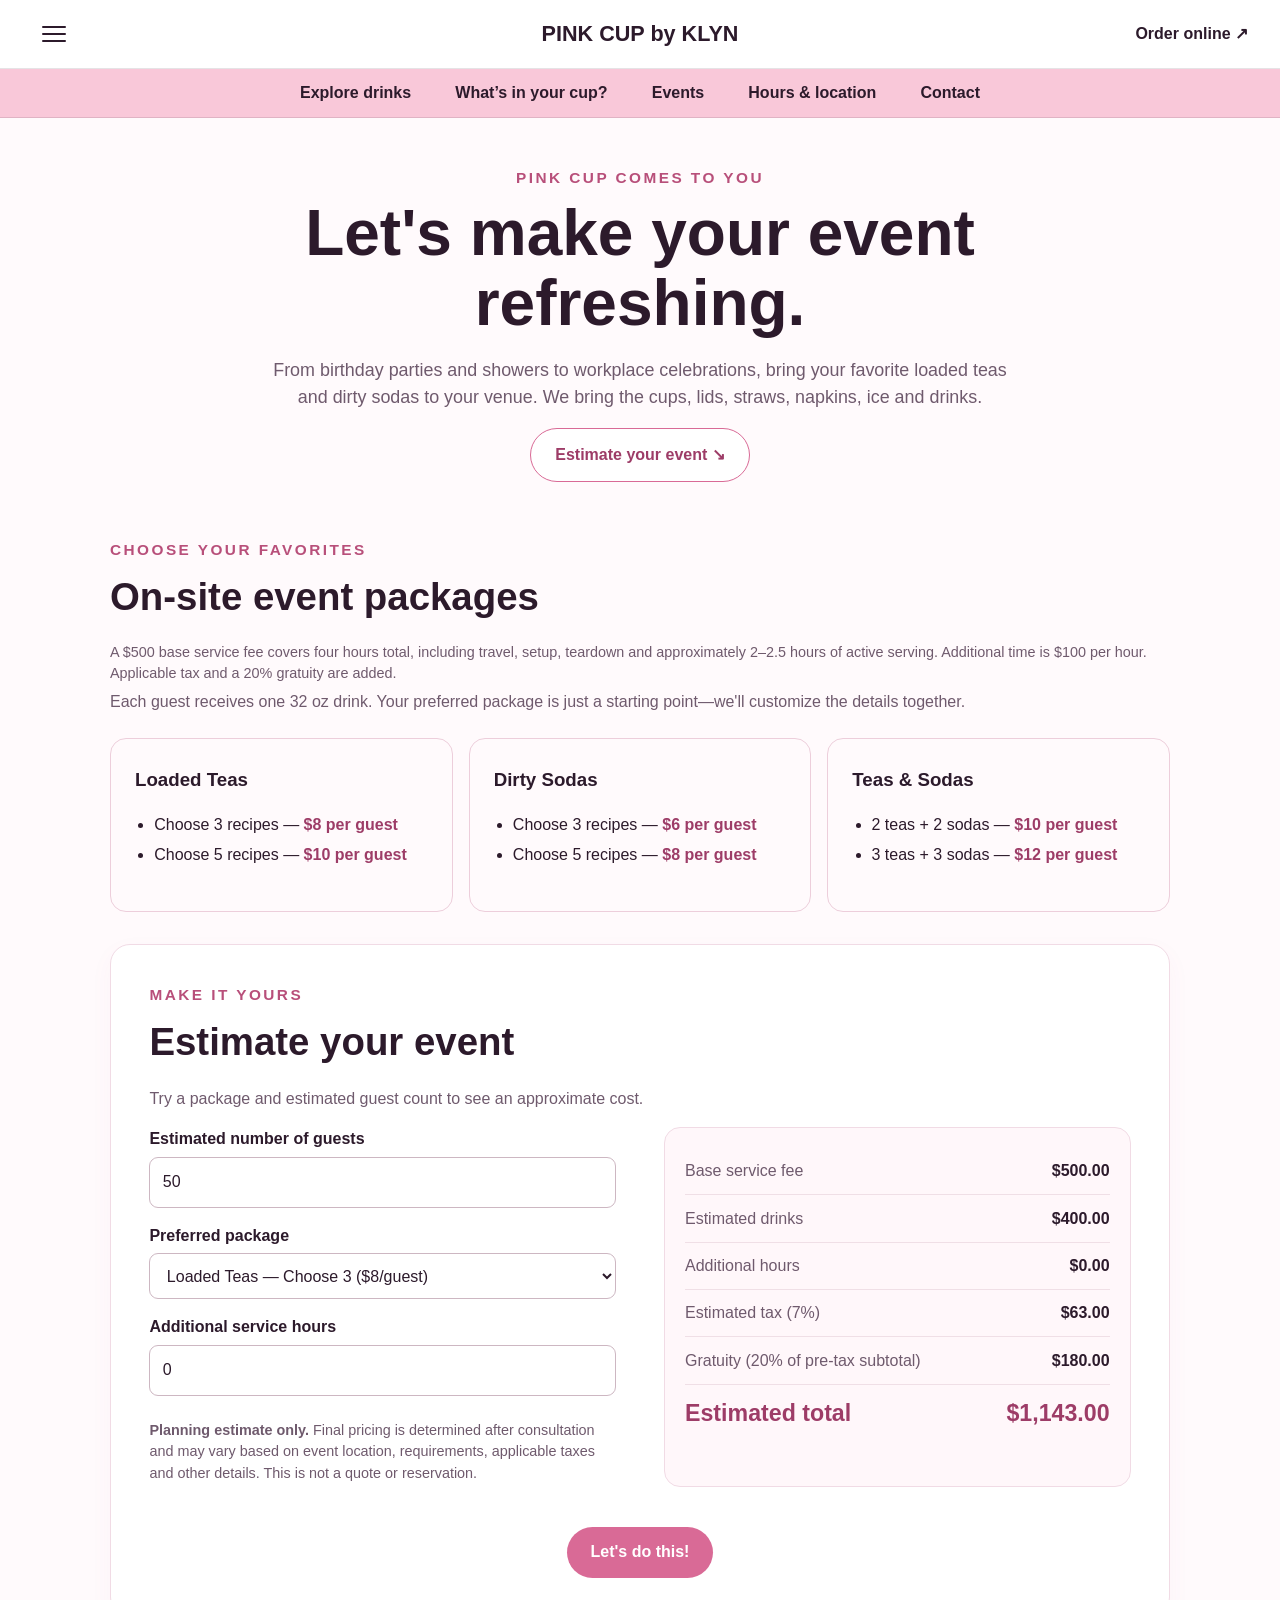
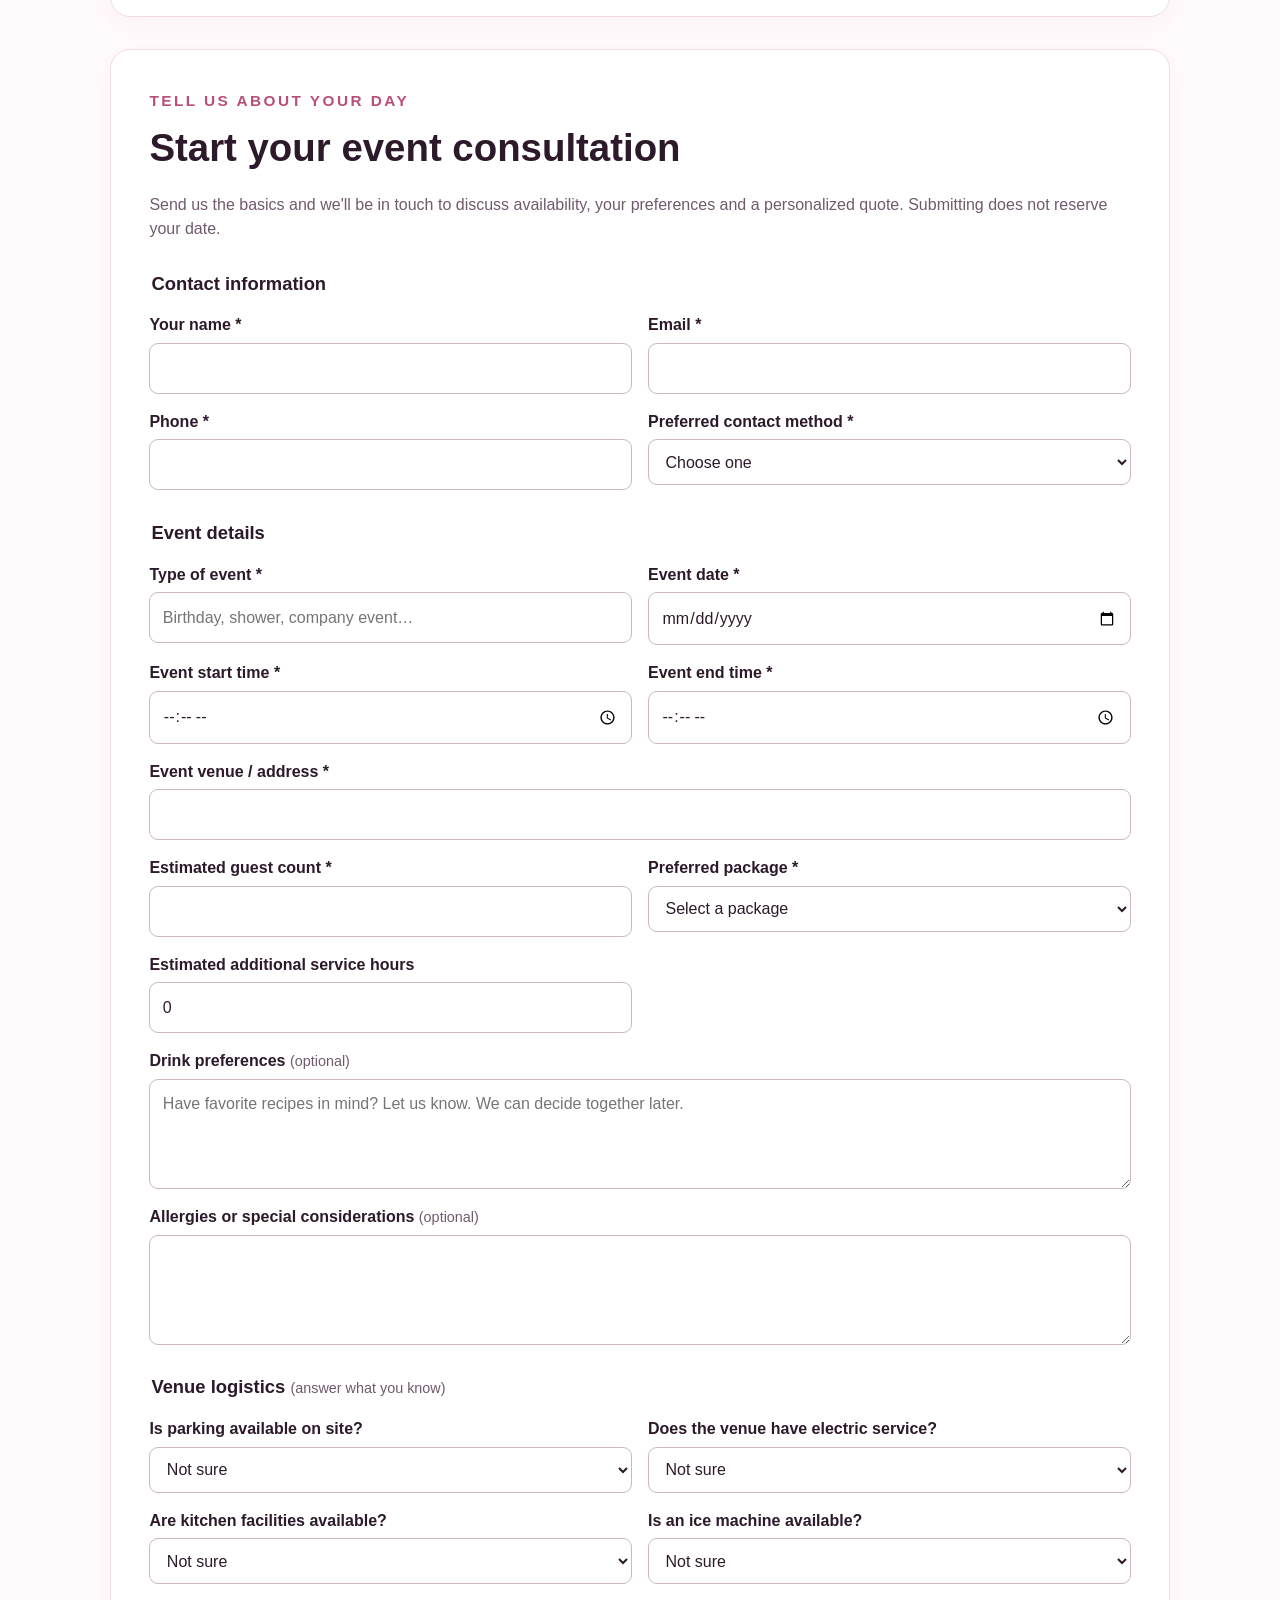
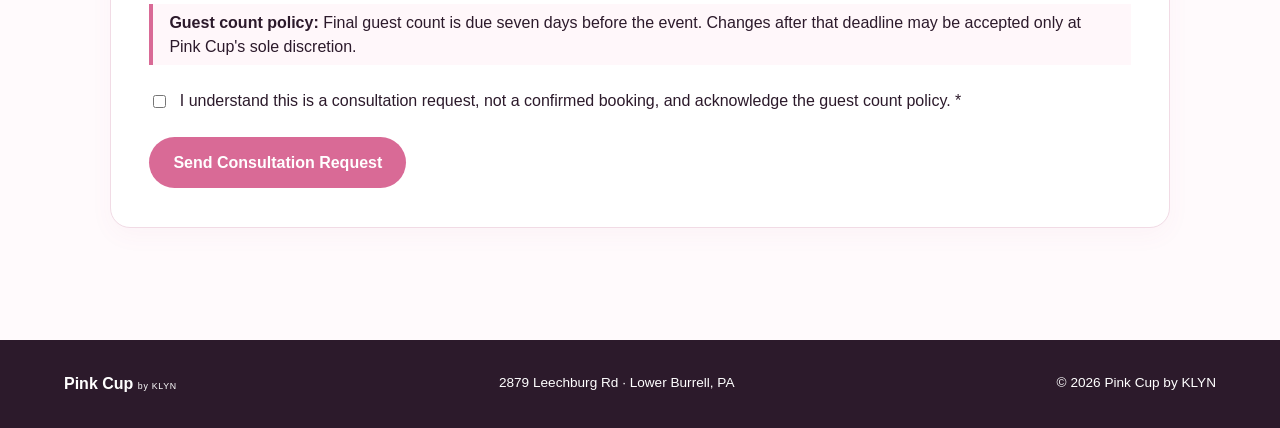
==== events.html @ ff2b2cb3 "Remove Help me choose from calculator while retaining inquiry form option" ====
<!doctype html>
<html lang="en"><head><meta charset="utf-8"><meta name="viewport" content="width=device-width,initial-scale=1"><meta name="description" content="Plan an on-site Pink Cup by KLYN event. Explore loaded tea and dirty soda packages, estimate pricing, and request a consultation."><title>Events | Pink Cup by KLYN</title><link rel="stylesheet" href="css/styles.css"><script src="js/navigation.js" defer></script>
<style>
.events{max-width:1100px;margin:auto;padding:3rem 1.25rem 5rem}.events h1{font-size:clamp(2.4rem,5vw,4rem);line-height:1.1;margin:.5rem 0}.events h2{font-size:clamp(1.7rem,3vw,2.4rem);margin:.4rem 0 1rem}.events p{color:var(--muted)}.events-intro{max-width:740px;margin:0 auto 3.5rem;text-align:center}.events-intro p{font-size:1.12rem}.events-panel{background:white;border:1px solid #f1dbe5;border-radius:20px;padding:clamp(1.2rem,3vw,2.5rem);margin:2rem 0;box-shadow:0 8px 24px #b84f7a0a}.events-packages{display:grid;grid-template-columns:repeat(3,minmax(0,1fr));gap:1rem}.events-package{border:1px solid #edcedb;border-radius:16px;padding:1.5rem;background:#fffafc}.events-package h3{margin:.2rem 0 1rem}.events-package ul{padding-left:1.2rem;line-height:1.9}.events-package strong{color:#9d3c67}.events-grid{display:grid;grid-template-columns:repeat(2,minmax(0,1fr));gap:1rem}.events-field{display:flex;flex-direction:column;gap:.35rem;min-width:0}.events-field label{font-weight:700}.events-field input,.events-field select,.events-field textarea{width:100%;padding:.78rem;border:1px solid #cdb7c2;border-radius:9px;background:white;color:var(--text);min-height:46px}.events-field textarea{min-height:110px;resize:vertical}.events-field--wide{grid-column:1/-1}.events-note{font-size:.9rem}.events-calculator-layout{display:grid;grid-template-columns:minmax(0,1fr) minmax(0,1fr);gap:clamp(1.5rem,4vw,3rem);align-items:start}.events-calculator-inputs .events-grid{grid-template-columns:1fr}.events-calculator-action{text-align:center;margin-top:1.75rem}.events-calculator-inputs>.events-note{margin-top:1.5rem}.events-calculator-results{background:#fff7fa;border:1px solid #f1dbe5;border-radius:16px;padding:1.25rem}.events-breakdown{margin:0 0 1.5rem}.events-breakdown div{display:flex;justify-content:space-between;gap:1rem;border-bottom:1px solid #f0dfe6;padding:.7rem 0}.events-breakdown dt{color:var(--muted)}.events-breakdown dd{margin:0;font-weight:700;text-align:right}.events-breakdown .events-total{font-size:1.45rem;border:0}.events-total dt,.events-total dd{color:#9d3c67;font-weight:800}.events-cta{border:0;cursor:pointer}.events-cta:disabled{opacity:.6;cursor:wait}.events-message{padding:1rem;border-radius:10px;background:#fff0f5;margin-top:1rem}.events-message[hidden]{display:none}.events-policy{border-left:4px solid #d96a96;padding:.4rem 1rem;background:#fff7fa;margin-top:1.25rem}.events-section-heading{margin-bottom:1.5rem}.events-section-heading p{margin:.3rem 0}.events-consent{display:flex;align-items:flex-start;gap:.65rem;margin-top:1.5rem}.events-consent input{margin-top:.35rem}.events-actions{margin-top:1.5rem}.events-fieldset{border:0;padding:0;margin:1.8rem 0 0}.events-fieldset legend{font-weight:800;font-size:1.15rem;margin-bottom:1rem}.events-optional{font-weight:400;color:var(--muted);font-size:.9rem}.events-home{display:inline-block;margin-bottom:1rem}@media(max-width:760px){.events-calculator-layout{grid-template-columns:1fr}.events-packages{grid-template-columns:1fr}.events-grid{grid-template-columns:1fr}.events-field--wide{grid-column:auto}.events{padding-top:2rem}.events-panel{margin:1.5rem 0}}
</style></head><body>
<header class="site-header"><button class="nav__toggle" type="button" aria-label="Toggle navigation menu" aria-expanded="false" aria-controls="primary-navigation"><span></span><span></span><span></span></button><a class="nav__logo" href="index.html">PINK CUP by KLYN</a><a class="nav__signin" href="https://pinkcup.cloveronline.com/menu/all">Order online ↗</a><nav class="nav" id="primary-navigation" aria-label="Main navigation" hidden><ul class="nav__links"><li><a href="index.html#menu">Menu</a></li><li><a href="nutrition.html">What’s in your cup?</a></li><li><a href="events.html" aria-current="page">Events</a></li><li><a href="index.html#visit">Visit us</a></li><li><a href="index.html#contact">Contact</a></li><li><a href="https://pinkcup.cloveronline.com/menu/all">Order online</a></li></ul></nav></header>
<nav class="quick-nav" aria-label="Quick links"><div class="quick-nav__links"><a class="quick-nav__link" href="index.html#menu">Explore drinks</a><a class="quick-nav__link" href="nutrition.html">What’s in your cup?</a><a class="quick-nav__link" href="events.html" aria-current="page">Events</a><a class="quick-nav__link" href="index.html#visit">Hours &amp; location</a><a class="quick-nav__link" href="index.html#contact">Contact</a></div></nav>
<main class="events"><div class="events-intro"><span class="eyebrow">PINK CUP COMES TO YOU</span><h1>Let's make your event refreshing.</h1><p>From birthday parties and showers to workplace celebrations, bring your favorite loaded teas and dirty sodas to your venue. We bring the cups, lids, straws, napkins, ice and drinks.</p><a class="launch-btn launch-btn--outline" href="#estimate">Estimate your event ↘</a></div>
<section aria-labelledby="packages-heading"><div class="events-section-heading"><span class="eyebrow">CHOOSE YOUR FAVORITES</span><h2 id="packages-heading">On-site event packages</h2><p class="events-note">A $500 base service fee covers four hours total, including travel, setup, teardown and approximately 2–2.5 hours of active serving. Additional time is $100 per hour. Applicable tax and a 20% gratuity are added.</p><p>Each guest receives one 32 oz drink. Your preferred package is just a starting point—we'll customize the details together.</p></div><div class="events-packages">
<article class="events-package"><h3>Loaded Teas</h3><ul><li>Choose 3 recipes — <strong>$8 per guest</strong></li><li>Choose 5 recipes — <strong>$10 per guest</strong></li></ul></article>
<article class="events-package"><h3>Dirty Sodas</h3><ul><li>Choose 3 recipes — <strong>$6 per guest</strong></li><li>Choose 5 recipes — <strong>$8 per guest</strong></li></ul></article>
<article class="events-package"><h3>Teas &amp; Sodas</h3><ul><li>2 teas + 2 sodas — <strong>$10 per guest</strong></li><li>3 teas + 3 sodas — <strong>$12 per guest</strong></li></ul></article></div></section>
<section class="events-panel" id="estimate" aria-labelledby="estimate-heading"><span class="eyebrow">MAKE IT YOURS</span><h2 id="estimate-heading">Estimate your event</h2><p>Try a package and estimated guest count to see an approximate cost.</p><div class="events-calculator-layout"><div class="events-calculator-inputs"><div class="events-grid"><div class="events-field"><label for="calc-guests">Estimated number of guests</label><input id="calc-guests" type="number" min="1" max="10000" step="1" value="50" required></div><div class="events-field"><label for="calc-package">Preferred package</label><select id="calc-package"><option value="tea3">Loaded Teas — Choose 3 ($8/guest)</option><option value="tea5">Loaded Teas — Choose 5 ($10/guest)</option><option value="soda3">Dirty Sodas — Choose 3 ($6/guest)</option><option value="soda5">Dirty Sodas — Choose 5 ($8/guest)</option><option value="combo2">2 Teas + 2 Sodas ($10/guest)</option><option value="combo3">3 Teas + 3 Sodas ($12/guest)</option></select></div><div class="events-field"><label for="calc-hours">Additional service hours</label><input id="calc-hours" type="number" min="0" max="24" step="1" value="0"></div></div><p class="events-note"><strong>Planning estimate only.</strong> Final pricing is determined after consultation and may vary based on event location, requirements, applicable taxes and other details. This is not a quote or reservation.</p></div><div class="events-calculator-results"><dl class="events-breakdown"><div><dt>Base service fee</dt><dd>$500.00</dd></div><div><dt>Estimated drinks</dt><dd id="calc-drinks">$400.00</dd></div><div><dt>Additional hours</dt><dd id="calc-extra">$0.00</dd></div><div><dt>Estimated tax (7%)</dt><dd id="calc-tax">$63.00</dd></div><div><dt>Gratuity (20% of pre-tax subtotal)</dt><dd id="calc-tip">$180.00</dd></div><div class="events-total"><dt>Estimated total</dt><dd id="calc-total" aria-live="polite">$1,143.00</dd></div></dl><p id="calc-error" role="status" hidden>Please enter a guest count between 1 and 10,000 and additional hours between 0 and 24.</p></div></div><div class="events-calculator-action"><button type="button" id="plan-event" class="launch-btn events-cta">Let's do this!</button></div></section>
<section class="events-panel" id="consultation" aria-labelledby="consult-heading"><span class="eyebrow">TELL US ABOUT YOUR DAY</span><h2 id="consult-heading">Start your event consultation</h2><p>Send us the basics and we'll be in touch to discuss availability, your preferences and a personalized quote. Submitting does not reserve your date.</p>
<form id="event-request-form" action="https://formspree.io/f/xqpqpdgy" method="POST">
<input type="hidden" name="subject" value="On Site Event Request"><input type="hidden" name="_subject" value="On Site Event Request"><input type="hidden" name="estimated_total" id="form-estimate"><input type="hidden" name="estimate_assumptions" value="$500 base + per-guest rate + $100 per additional hour; 7% estimated tax and 20% pre-tax gratuity">
<fieldset class="events-fieldset"><legend>Contact information</legend><div class="events-grid"><div class="events-field"><label for="customer-name">Your name *</label><input id="customer-name" name="customer_name" autocomplete="name" required></div><div class="events-field"><label for="customer-email">Email *</label><input id="customer-email" name="email" type="email" autocomplete="email" required></div><div class="events-field"><label for="customer-phone">Phone *</label><input id="customer-phone" name="phone" type="tel" autocomplete="tel" required></div><div class="events-field"><label for="contact-method">Preferred contact method *</label><select id="contact-method" name="preferred_contact_method" required><option value="">Choose one</option><option value="Text">Text</option><option value="Email">Email</option><option value="Voice call">Voice call</option></select></div></div></fieldset>
<fieldset class="events-fieldset"><legend>Event details</legend><div class="events-grid"><div class="events-field"><label for="event-type">Type of event *</label><input id="event-type" name="event_type" placeholder="Birthday, shower, company event…" required></div><div class="events-field"><label for="event-date">Event date *</label><input id="event-date" name="event_date" type="date" required></div><div class="events-field"><label for="event-start">Event start time *</label><input id="event-start" name="event_start" type="time" required></div><div class="events-field"><label for="event-end">Event end time *</label><input id="event-end" name="event_end" type="time" required></div><div class="events-field events-field--wide"><label for="event-address">Event venue / address *</label><input id="event-address" name="event_address" autocomplete="street-address" required></div><div class="events-field"><label for="event-guests">Estimated guest count *</label><input id="event-guests" name="estimated_guest_count" type="number" min="1" max="10000" required></div><div class="events-field"><label for="event-package">Preferred package *</label><select id="event-package" name="preferred_package" required><option value="">Select a package</option><option value="Help me choose">Help me choose</option><option value="Loaded Teas — Choose 3">Loaded Teas — Choose 3</option><option value="Loaded Teas — Choose 5">Loaded Teas — Choose 5</option><option value="Dirty Sodas — Choose 3">Dirty Sodas — Choose 3</option><option value="Dirty Sodas — Choose 5">Dirty Sodas — Choose 5</option><option value="Teas & Sodas — 2 + 2">Teas &amp; Sodas — 2 + 2</option><option value="Teas & Sodas — 3 + 3">Teas &amp; Sodas — 3 + 3</option></select></div><div class="events-field"><label for="event-hours">Estimated additional service hours</label><input id="event-hours" name="additional_hours" type="number" min="0" max="24" step="0.5" value="0"></div><div class="events-field events-field--wide"><label for="event-drinks">Drink preferences <span class="events-optional">(optional)</span></label><textarea id="event-drinks" name="drink_preferences" placeholder="Have favorite recipes in mind? Let us know. We can decide together later."></textarea></div><div class="events-field events-field--wide"><label for="event-allergies">Allergies or special considerations <span class="events-optional">(optional)</span></label><textarea id="event-allergies" name="allergies_and_considerations"></textarea></div></div></fieldset>
<fieldset class="events-fieldset"><legend>Venue logistics <span class="events-optional">(answer what you know)</span></legend><div class="events-grid"><div class="events-field"><label for="venue-parking">Is parking available on site?</label><select id="venue-parking" name="parking_available"><option value="">Not sure</option><option>Yes</option><option>No</option></select></div><div class="events-field"><label for="venue-electric">Does the venue have electric service?</label><select id="venue-electric" name="electric_service"><option value="">Not sure</option><option>Yes</option><option>No</option></select></div><div class="events-field"><label for="venue-kitchen">Are kitchen facilities available?</label><select id="venue-kitchen" name="kitchen_available"><option value="">Not sure</option><option>Yes</option><option>No</option></select></div><div class="events-field"><label for="venue-ice">Is an ice machine available?</label><select id="venue-ice" name="ice_machine_available"><option value="">Not sure</option><option>Yes</option><option>No</option></select></div></div></fieldset>
<div class="events-policy"><strong>Guest count policy:</strong> Final guest count is due seven days before the event. Changes after that deadline may be accepted only at Pink Cup's sole discretion.</div><label class="events-consent"><input type="checkbox" name="acknowledge_policy" value="Yes" required><span>I understand this is a consultation request, not a confirmed booking, and acknowledge the guest count policy. *</span></label><div class="events-actions"><button class="launch-btn events-cta" id="submit-event" type="submit">Send Consultation Request</button></div><div class="events-message" id="form-message" role="status" aria-live="polite" hidden></div></form></section></main>
<footer class="launch-footer"><strong>Pink Cup <small>by KLYN</small></strong><span>2879 Leechburg Rd · Lower Burrell, PA</span><span>© 2026 Pink Cup by KLYN</span></footer>
<script>
(()=>{const rates={tea3:8,tea5:10,soda3:6,soda5:8,combo2:10,combo3:12};const map={tea3:"Loaded Teas — Choose 3",tea5:"Loaded Teas — Choose 5",soda3:"Dirty Sodas — Choose 3",soda5:"Dirty Sodas — Choose 5",combo2:"Teas & Sodas — 2 + 2",combo3:"Teas & Sodas — 3 + 3",help:"Help me choose"};const $=id=>document.getElementById(id);const money=n=>new Intl.NumberFormat("en-US",{style:"currency",currency:"USD"}).format(n);const form=$("event-request-form");const today=new Date();const localDate=[today.getFullYear(),String(today.getMonth()+1).padStart(2,"0"),String(today.getDate()).padStart(2,"0")].join("-");$("event-date").min=localDate;
function calculate(){const guests=Number($("calc-guests").value),hours=Number($("calc-hours").value),valid=Number.isInteger(guests)&&guests>=1&&guests<=10000&&Number.isFinite(hours)&&hours>=0&&hours<=24&&Number.isInteger(hours);$("calc-error").textContent=$("calc-package").value==="help"?"Choose a package to calculate an estimate, or select Help me choose in the request form.":"Please enter a guest count between 1 and 10,000 and additional hours between 0 and 24.";$("calc-error").hidden=valid;$("plan-event").disabled=!valid;if(!valid){$("calc-total").textContent="—";return null}if($("calc-package").value==="help"){$("calc-drinks").textContent="To be determined";$("calc-extra").textContent=money(hours*100);$("calc-tax").textContent="—";$("calc-tip").textContent="—";$("calc-total").textContent="After consultation";return {guests,hours,total:null,package:"Help me choose"}}const drinks=guests*rates[$("calc-package").value],extra=hours*100,subtotal=500+drinks+extra,tax=subtotal*.07,tip=subtotal*.2,total=subtotal+tax+tip;$("calc-drinks").textContent=money(drinks);$("calc-extra").textContent=money(extra);$("calc-tax").textContent=money(tax);$("calc-tip").textContent=money(tip);$("calc-total").textContent=money(total);return {guests,hours,total,package:map[$("calc-package").value]}}
["calc-guests","calc-package","calc-hours"].forEach(id=>$(id).addEventListener("input",calculate));calculate();$("plan-event").addEventListener("click",()=>{const c=calculate();if(!c)return;$("event-guests").value=c.guests;$("event-package").value=c.package;$("event-hours").value=c.hours;$("form-estimate").value=c.total===null?"To be determined after consultation":money(c.total);$("consultation").scrollIntoView({behavior:"smooth",block:"start"});$("customer-name").focus({preventScroll:true})});
form.addEventListener("submit",async e=>{e.preventDefault();if(!form.reportValidity())return;const btn=$("submit-event"),msg=$("form-message");btn.disabled=true;btn.textContent="Sending…";msg.hidden=true;try{const res=await fetch(form.action,{method:"POST",body:new FormData(form),headers:{Accept:"application/json"}});if(!res.ok)throw new Error("Submission failed");form.reset();$("form-estimate").value="";msg.textContent="Thank you! Your consultation request has been sent. Pink Cup will be in touch to discuss your event.";msg.hidden=false;msg.scrollIntoView({behavior:"smooth",block:"nearest"})}catch(err){msg.textContent="We couldn't send your request. Please try again, or contact Pink Cup directly.";msg.hidden=false}finally{btn.disabled=false;btn.textContent="Send Consultation Request"}});
})();
</script></body></html>
---- css/styles.css ----
* {
  box-sizing: border-box;
}

:root {
  --bg: #fffafc;
  --text: #2c1a2b;
  --muted: #6f5a6d;
  --primary: #f4a7c0;
  --primary-dark: #d96a96;
  --primary-darkest: #b84f7a;
  --primary-light: #f9c8d9;
  --surface: #ffffff;
  --border: rgba(44, 26, 43, 0.12);
}

html {
  font-size: 16px;
  scroll-behavior: smooth;
}

body {
  margin: 0;
  font-family: Arial, Helvetica, sans-serif;
  background: var(--bg);
  color: var(--text);
  line-height: 1.5;
}

a {
  color: var(--primary-dark);
  text-decoration: none;
}

a:hover {
  text-decoration: underline;
}

img {
  max-width: 100%;
  display: block;
}

button,
input,
textarea,
select {
  font: inherit;
}

.card {
  max-width: 600px;
  margin: 2rem auto;
  padding: 2rem;
  background: var(--surface);
  border-radius: 8px;
  box-shadow: 0 4px 6px rgba(0, 0, 0, 0.1);
}

.badge {
  display: inline-block;
  padding: 0.25rem 0.5rem;
  background: var(--primary);
  color: var(--surface);
  border-radius: 4px;
  font-size: 0.75rem;
  font-weight: bold;
  text-transform: uppercase;
  margin-bottom: 1rem;
}

.background {
  background: var(--primary);
  color: var(--surface);
  padding: 2rem;
  text-align: center;
}

.site-header {
  position: relative;
  z-index: 2;
  display: grid;
  grid-template-columns: 1fr auto 1fr;
  align-items: center;
  min-height: 68px;
  padding: 0.75rem clamp(1rem, 3vw, 2rem);
  background: var(--surface);
  border-bottom: 1px solid var(--border);
}

.quick-nav {
  min-height: 48px;
  padding: 0 clamp(1rem, 3vw, 2rem);
  background: var(--primary-light);
  border-bottom: 1px solid var(--border);
}

.quick-nav__links {
  display: flex;
  align-items: center;
  justify-content: space-between;
  gap: 1rem;
  width: 60%;
  max-width: 680px;
  min-height: 48px;
  margin-inline: auto;
}

.quick-nav__link {
  position: relative;
  padding: 0.5rem 0;
  color: var(--text);
  font-weight: 600;
}

.quick-nav__link--active::after {
  position: absolute;
  right: 0;
  bottom: 0;
  left: 0;
  height: 3px;
  background: var(--primary-dark);
  content: "";
}

.nav__toggle {
  display: flex;
  flex-direction: column;
  justify-content: center;
  gap: 5px;
  width: 44px;
  height: 44px;
  padding: 10px;
  border: 0;
  background: transparent;
  cursor: pointer;
}

.nav__toggle span {
  width: 24px;
  height: 2px;
  border-radius: 2px;
  background: var(--text);
}

.nav__logo {
  justify-self: center;
  color: var(--text);
  font-size: 1.35rem;
  font-weight: 800;
}

.nav__signin {
  justify-self: end;
  color: var(--text);
  font-weight: 600;
}

.nav {
  position: absolute;
  top: 100%;
  left: 0;
  width: 100%;
  padding: 0.75rem clamp(1rem, 3vw, 2rem);
  background: var(--surface);
  border-bottom: 1px solid var(--border);
  box-shadow: 0 4px 8px rgba(44, 26, 43, 0.08);
}

.nav[hidden] {
  display: none;
}

.nav__links {
  list-style: none;
  display: grid;
  gap: 0.25rem;
  margin: 0;
  padding: 0;
}

.nav__links a {
  display: block;
  padding: 0.5rem 0;
  color: var(--text);
}

.hero {
  position: relative;
}

.hero__image {
  width: 100%;
  height: auto;
}

.hero__content {
  position: absolute;
  top: 50%;
  left: clamp(1rem, 5vw, 4rem);
  transform: translateY(-50%);
  max-width: 600px;
  padding: 2rem;
  text-align: left;
  color: var(--surface);
}

.hero__content h1 {
  font-size: 2rem;
  margin-bottom: 1rem;
}

.hero__content p {
  font-size: 1rem;
  margin-bottom: 1.5rem;
}

.hero__content button {
  background: var(--primary-darkest);
  color: var(--surface);
  border: none;
  padding: 0.75rem 1.5rem;
  font-size: 1rem;
  border-radius: 4px;
  cursor: pointer;
}

.featured {
  padding: 1.5rem;
  background: var(--primary-light);
  /* background: #f5f1ef; */
}

.featured__header {
  display: flex;
  justify-content: space-between;
  align-items: center;
  margin-bottom: 1rem;
}

.featured__header h2 {
  margin: 0;
  text-transform: uppercase;
}

.carousel {
  overflow-x: auto;
  scroll-snap-type: x mandatory;
}

.carousel__track {
  display: flex;
  gap: 0.75rem;
}

.carousel__container {
  flex: 0 0 198px;
  display: flex;
  flex-direction: column;
  align-items: center;
  min-height: 322px;
  padding-top: 0.75rem;
  overflow: hidden;
  background: #fff;
  border: 1px solid #c9c4c2;
  border-radius: 10px;
  text-align: center;
  scroll-snap-align: start;
}

.carousel__container img {
  width: 100%;
  height: 145px;
  object-fit: contain;
}

.carousel__container h3 {
  margin: 0.5rem 0 0;
  padding: 0 0.5rem;
}

.carousel__container p {
  margin: 0.25rem 0 1rem;
  color: #777;
}

.carousel__cta {
  width: 100%;
  margin-top: auto;
  padding: 0.75rem;
  border-top: 1px solid #c9c4c2;
  color: var(--text);
  font-weight: bold;
  text-decoration: underline;
}

.menu-categories {
  padding: 1.5rem 10px;
  background: var(--surface);
}

.menu-categories > h2 {
  margin: 0 0 1rem;
  font-size: 1.75rem;
  text-transform: uppercase;
}

.menu-categories__grid {
  display: grid;
  grid-template-columns: repeat(2, minmax(0, 1fr));
  gap: 1.5rem;
}

.category-card {
  min-height: 152px;
  display: flex;
  align-items: center;
  gap: 1.25rem;
  padding: 0.75rem 1.25rem;
  background: var(--surface);
  border: 1px solid #c9c4c2;
  border-radius: 10px;
  box-shadow: 0 2px 5px rgba(44, 26, 43, 0.08);
  color: var(--text);
  text-decoration: none;
}

.category-card:hover {
  text-decoration: none;
  box-shadow: 0 3px 8px rgba(44, 26, 43, 0.14);
}

.category-card img {
  flex: 0 0 170px;
  width: 170px;
  height: 120px;
  object-fit: contain;
}

.category-card__copy h3 {
  margin: 0;
  font-size: 1.2rem;
}

.category-card__copy p {
  margin: 0.15rem 0 0;
  color: var(--muted);
  font-size: 0.9rem;
}

.category-page {
  padding: 1.5rem;
}

.category-page__header {
  margin-bottom: 1.5rem;
}

.category-page__header h1 {
  margin: 1rem 0 0;
  text-transform: uppercase;
}

.category-page__header p {
  margin: 0.25rem 0 0;
  color: var(--muted);
}

.category-page__products {
  display: grid;
  grid-template-columns: repeat(auto-fit, minmax(min(100%, 198px), 1fr));
  gap: 1.5rem;
}

.category-page__products .carousel__container {
  width: 100%;
  flex-basis: auto;
}

.site-footer {
  padding: 2.5rem clamp(1rem, 4vw, 3rem) 1rem;
  background: var(--primary-darkest);
  color: var(--surface);
}

.site-footer__content {
  display: grid;
  grid-template-columns: minmax(150px, 1fr) minmax(320px, 2fr) minmax(180px, 1fr);
  gap: 2rem;
  max-width: 1200px;
  margin-inline: auto;
}

.site-footer a {
  color: inherit;
}

.site-footer__logo {
  font-size: 1.5rem;
  font-weight: 800;
}

.site-footer__brand p,
.site-footer__note {
  color: var(--surface);
}

.site-footer__group h2 {
  margin: 0 0 0.75rem;
  font-size: 1rem;
}

.site-footer__sitemap {
  display: grid;
  grid-template-columns: repeat(2, minmax(0, 1fr));
  gap: 0.4rem 1rem;
  margin: 0;
  padding: 0;
  list-style: none;
}

.site-footer__socials {
  display: flex;
  align-items: center;
  flex-wrap: wrap;
  gap: 0.5rem 1rem;
}

.site-footer__socials a {
  display: grid;
  place-items: center;
  width: 36px;
  height: 36px;
}

.site-footer__socials img {
  width: 100%;
  height: 100%;
  object-fit: contain;
}

.site-footer__social-icon--facebook {
  filter: invert(1);
}

.site-footer__socials a:focus-visible {
  outline: 3px solid var(--primary-light);
  outline-offset: 3px;
}

.site-footer__nutrition {
  display: inline-block;
  margin-top: 1rem;
  font-weight: 700;
}

.site-footer__note {
  margin: 0.35rem 0 0;
  font-size: 0.85rem;
}

.site-footer__bottom {
  max-width: 1200px;
  margin: 2rem auto 0;
  padding-top: 1rem;
  border-top: 1px solid rgba(255, 255, 255, 0.2);
  font-size: 0.85rem;
}

.site-footer__bottom p {
  margin: 0;
}

@media (max-width: 680px) {
  .site-footer__content {
    grid-template-columns: 1fr;
    gap: 1.5rem;
  }

  .quick-nav__links {
    width: 100%;
  }

  .menu-categories__grid {
    grid-template-columns: 1fr;
  }
}






/* Launch homepage additions — designed to extend the existing Pink Cup theme */
.nav__logo small,.launch-footer small{font-size:.55em;font-weight:500;letter-spacing:.08em}.launch-hero{max-width:1250px;margin:auto;min-height:500px;display:grid;grid-template-columns:1fr 1fr;align-items:center;gap:2rem;padding:4rem clamp(1.5rem,5vw,5rem);background:linear-gradient(120deg,#fffafc,#ffe7ef)}.launch-hero__copy{position:relative;z-index:1}
.eyebrow{font-size:.96rem;letter-spacing:.16em;font-weight:800;color:#b84f7a}.launch-hero h1{font-size:clamp(2.6rem,5vw,4.6rem);line-height:1.06;margin:1rem 0}.launch-hero p{font-size:1.13rem;max-width:490px;color:#604b5b}.launch-hero__photo{width:100%;max-height:440px;object-fit:contain;filter:drop-shadow(0 16px 22px #aa557733)}.launch-actions{display:flex;gap:1rem;flex-wrap:wrap;margin-top:2rem}.launch-btn{display:inline-block;background:#d96a96;color:white;padding:.85rem 1.5rem;border-radius:100px;font-weight:700;text-align:center}.launch-btn:hover{background:#b84f7a;color:white;text-decoration:none}.launch-btn--outline{background:white;color:#9d3c67;border:1px solid #d96a96}.launch-btn--outline:hover{background:#f9c8d9;color:#2c1a2b}.launch-menu{text-align:center;max-width:1100px;margin:auto;padding:5rem 1.5rem}.launch-menu h2,.launch-visit h2,.launch-contact h2{font-size:clamp(1.9rem,3vw,2.7rem);margin:.5rem 0}.launch-menu>p{color:#6f5a6d}.launch-grid{display:grid;grid-template-columns:repeat(3,1fr);gap:1rem;margin:2.5rem 0}.launch-grid>div{background:white;border:1px solid #f1dbe5;border-radius:18px;padding:2rem 1rem;box-shadow:0 8px 20px #b84f7a0a}.launch-grid strong,.launch-grid span{display:block}.launch-grid strong{font-size:1.15rem}.launch-grid span{color:#6f5a6d;margin-top:.4rem}.launch-visit{background:#fce6ee;display:grid;grid-template-columns:1fr 1fr;gap:3rem;padding:4rem max(1.5rem,calc((100vw - 1050px)/2))}.launch-visit p{line-height:1.8}.hours{max-width:400px}.hours div{display:flex;justify-content:space-between;gap:1rem;padding:.7rem 0;border-bottom:1px solid #d9aebf}.hours dd{margin:0;font-weight:700}.launch-contact{text-align:center;padding:4rem 1.5rem}.launch-contact>a{font-size:1.5rem;font-weight:800}.launch-footer{background:#2c1a2b;color:white;padding:2rem clamp(1.5rem,5vw,5rem);display:flex;gap:1rem;justify-content:space-between;flex-wrap:wrap;align-items:center}.launch-footer span{font-size:.85rem}@media(max-width:700px){.launch-hero{grid-template-columns:1fr;padding:3rem 1.5rem}.launch-hero__photo{max-height:300px}.launch-grid{grid-template-columns:repeat(2,1fr)}.launch-visit{grid-template-columns:1fr;padding:3rem 1.5rem}.nav__signin{font-size:.85rem}.quick-nav__links{gap:.5rem}.quick-nav__link{font-size:.85rem}}@media(max-width:420px){.launch-grid{grid-template-columns:1fr}.launch-hero h1{font-size:2.5rem}}

/* Pinkmas responsive hero: desktop image with text overlay; mobile photo first. */
html,body{max-width:100%;overflow-x:clip}
.launch-hero{position:relative;isolation:isolate;display:flex;align-items:center;max-width:none;width:100%;min-height:clamp(480px,43vw,650px);margin:0;padding:clamp(2rem,5vw,5rem) max(1.5rem,calc((100vw - 1320px)/2));background:#f9dce7;overflow:hidden}
.launch-hero__image{position:absolute;inset:0;z-index:-2;background-image:url('../assets/hero/PinkmasHero.png');background-size:cover;background-position:center 53%;}
.launch-hero::before{content:'';position:absolute;inset:0;z-index:-1;background:linear-gradient(90deg,rgba(255,247,251,.98) 0%,rgba(255,242,248,.96) 23%,rgba(255,240,247,.83) 37%,rgba(255,239,247,.26) 57%,transparent 75%);pointer-events:none}
.launch-hero__copy{width:min(43%,490px);min-width:350px;position:relative;z-index:1}
.launch-hero h1{font-size:clamp(2.25rem,3.6vw,3.8rem);line-height:1.1}
.launch-hero p{font-size:clamp(1rem,1.3vw,1.15rem)}
@media(max-width:800px){
 .launch-hero{display:flex;flex-direction:column;align-items:stretch;min-height:0;padding:0;background:linear-gradient(180deg,#fff5fa,#ffe7ef)}
 .launch-hero__image{position:relative;inset:auto;z-index:auto;display:block;width:100%;aspect-ratio:16/9;background-size:contain;background-repeat:no-repeat;background-position:center;background-color:#f6c7da}
 .launch-hero::before{display:none}
 .launch-hero__copy{width:100%;min-width:0;max-width:640px;padding:2rem 1.5rem 3rem;margin:0 auto}
 .launch-hero h1{font-size:clamp(2rem,7vw,3rem)}
 .launch-actions{margin-top:1.5rem}
}

/* Pinkmas final: distinct desktop/mobile art, HTML text and buttons */
@media (min-width:801px) {
  .launch-hero { min-height:clamp(480px,39vw,650px); }
  .launch-hero__image {
    background-image:url('../assets/hero/PinkmasHero_Desktop.png');
    background-position:center center;
    background-size:cover;
  }
  .launch-hero::before { display:none; }
  .launch-hero__copy { width:min(38%,470px); min-width:310px; }
  .launch-hero h1 { font-size:clamp(2.15rem,3.2vw,3.4rem); }
}
@media (max-width:800px) {
  .launch-hero__image { background-image:url('../assets/hero/PinkmasHero.png'); }
}

/* Launch refinement: keep desktop quick links; simplify mobile header. */
@media (max-width: 800px) {
  .quick-nav { display: none; }
  .site-header { grid-template-columns: 44px minmax(0,1fr) auto; column-gap: .5rem; min-height: 64px; padding: .5rem 1rem; }
  .nav__logo { font-size: clamp(1rem, 4.5vw, 1.35rem); white-space: nowrap; }
  .nav__signin { font-size: .82rem; white-space: nowrap; }
  .nav { z-index: 10; }
  .nav__links a { padding: .8rem .5rem; }
}
@media (max-width: 370px) {
  .site-header { padding-inline: .6rem; column-gap: .25rem; }
  .nav__logo { font-size: .98rem; }
  .nav__signin { font-size: .75rem; }
}
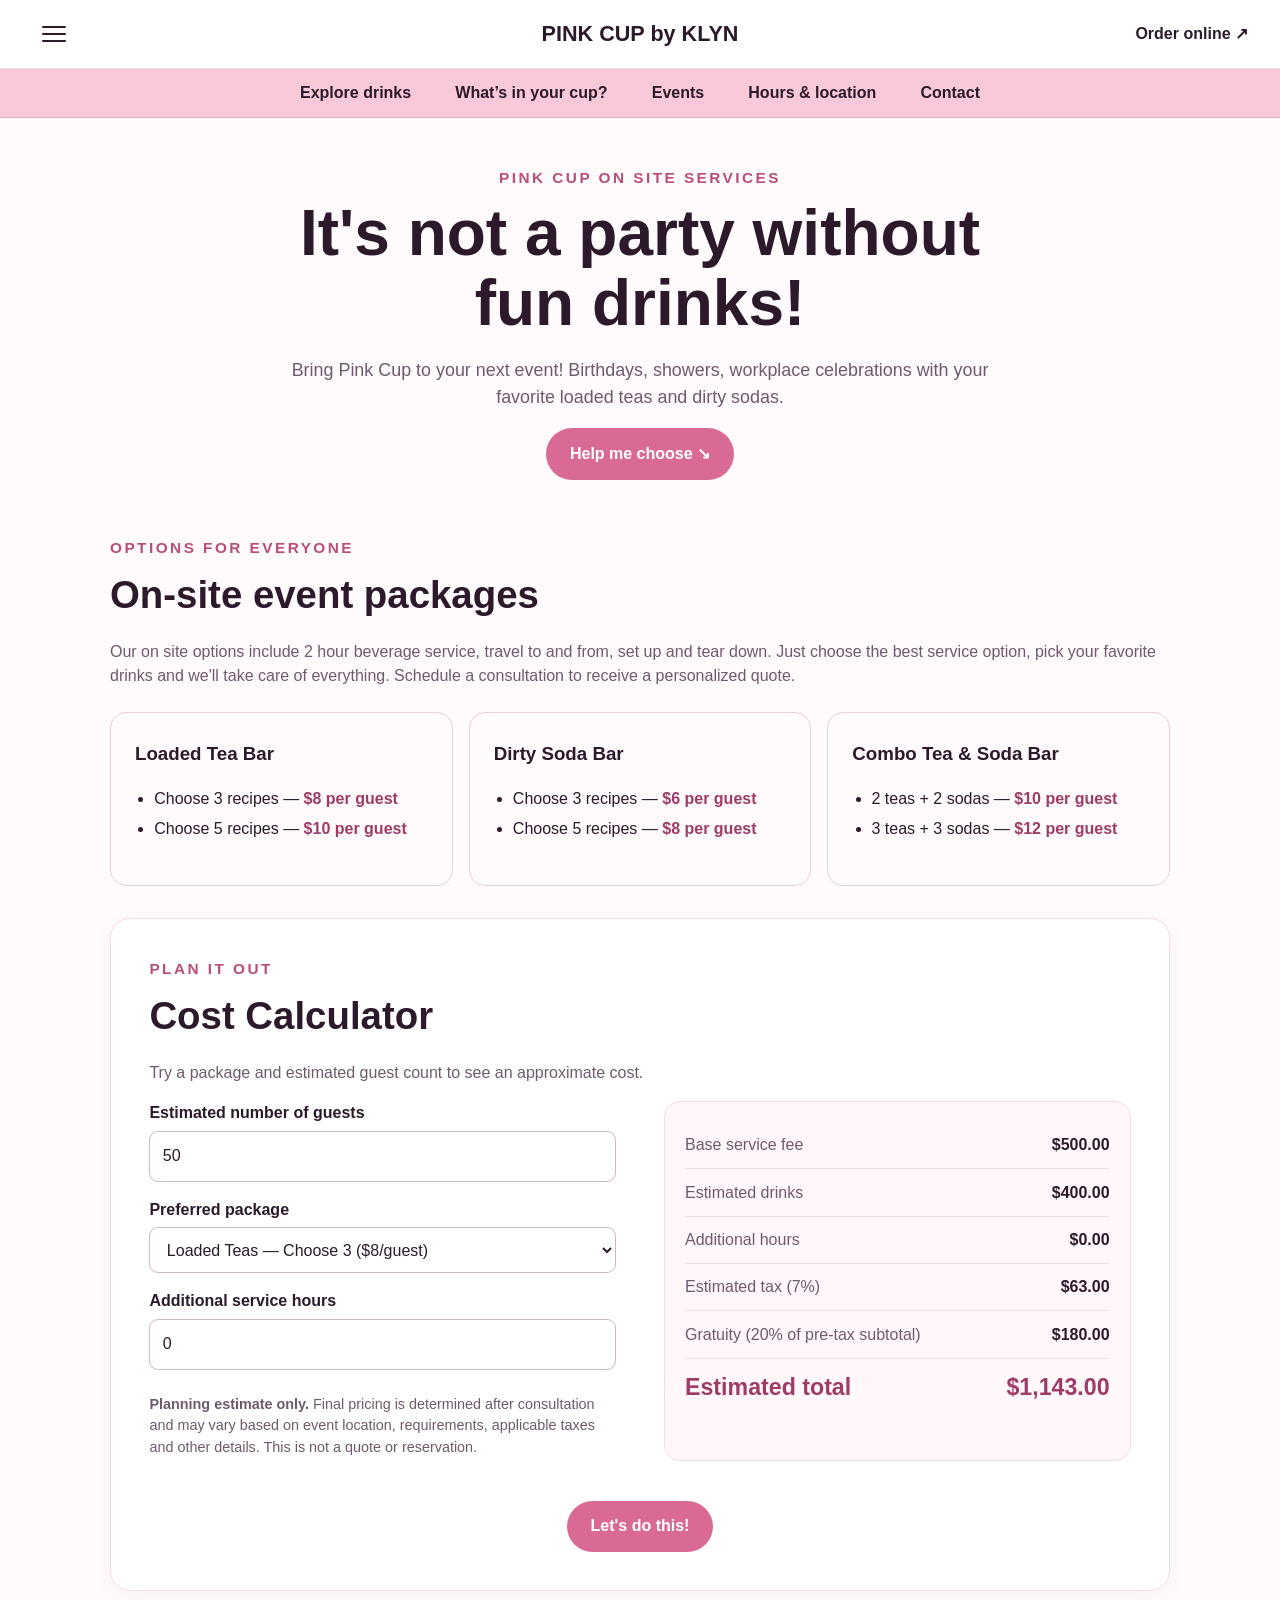
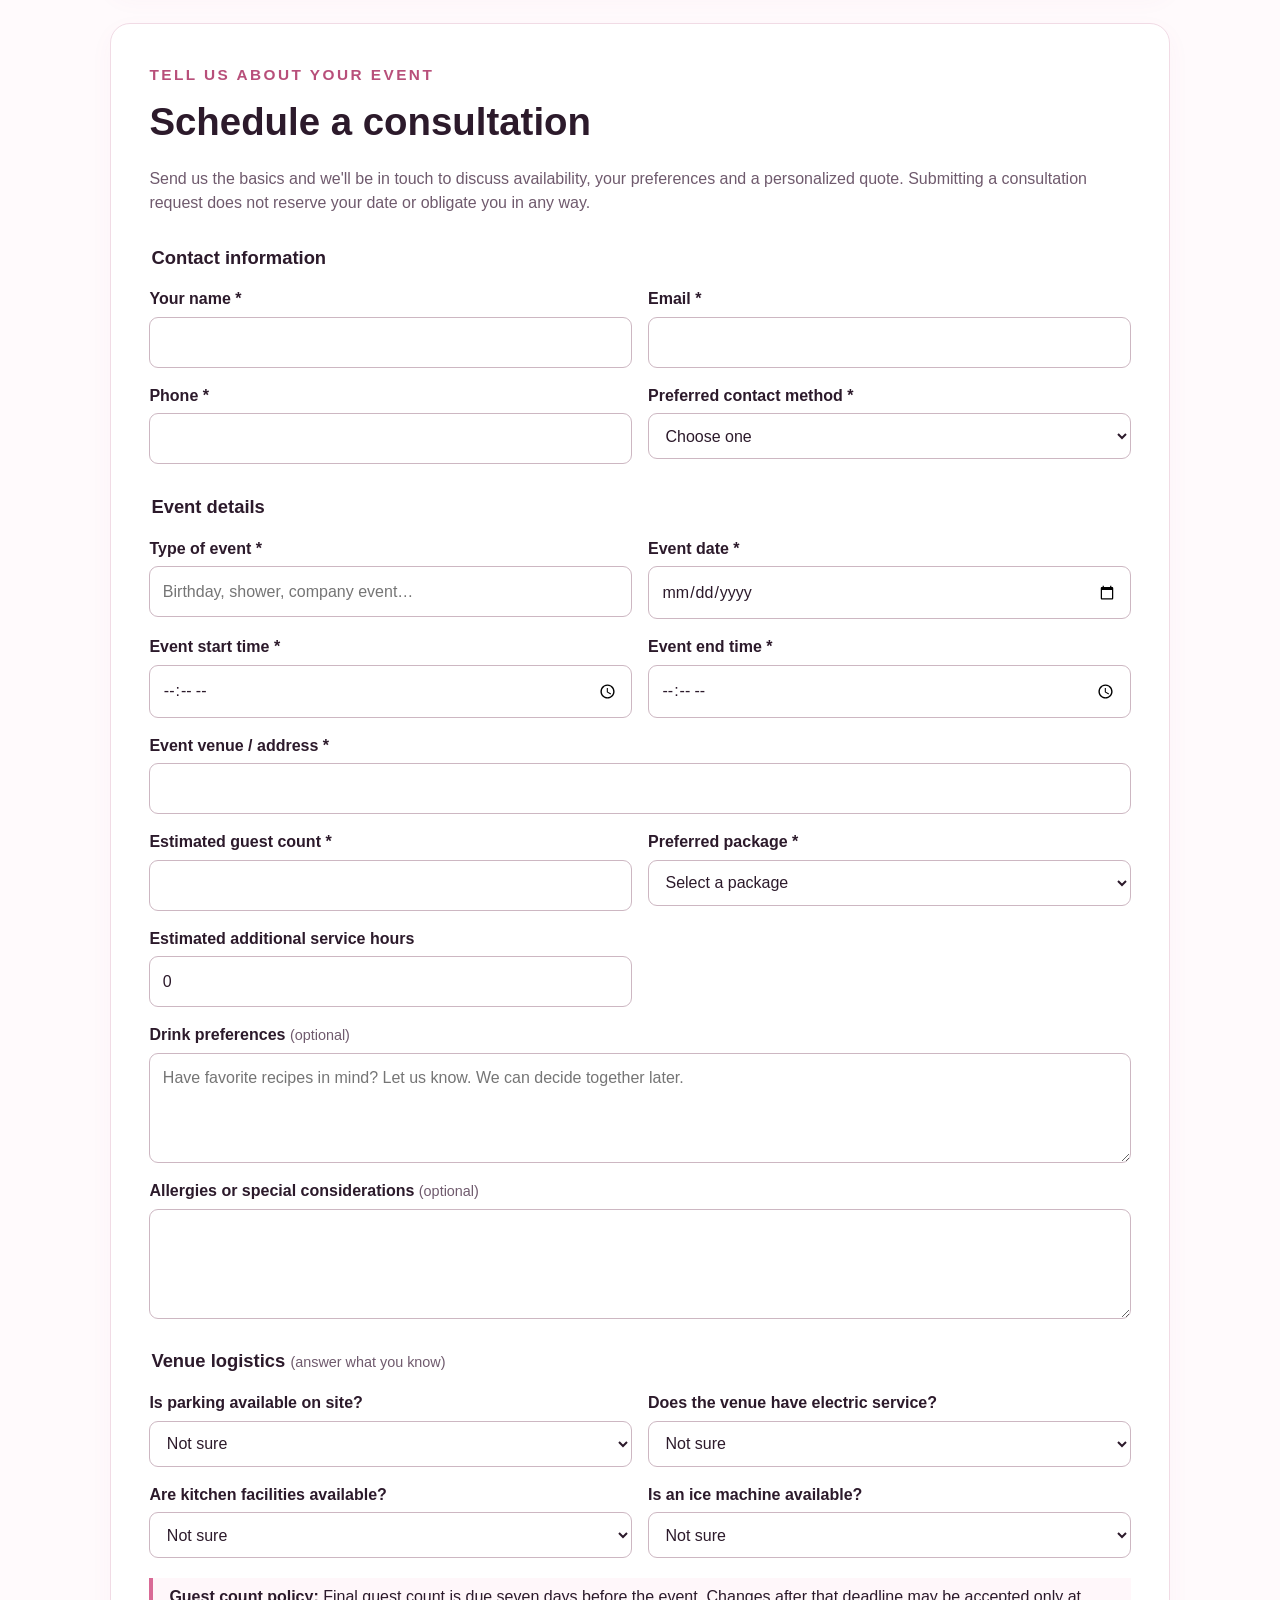
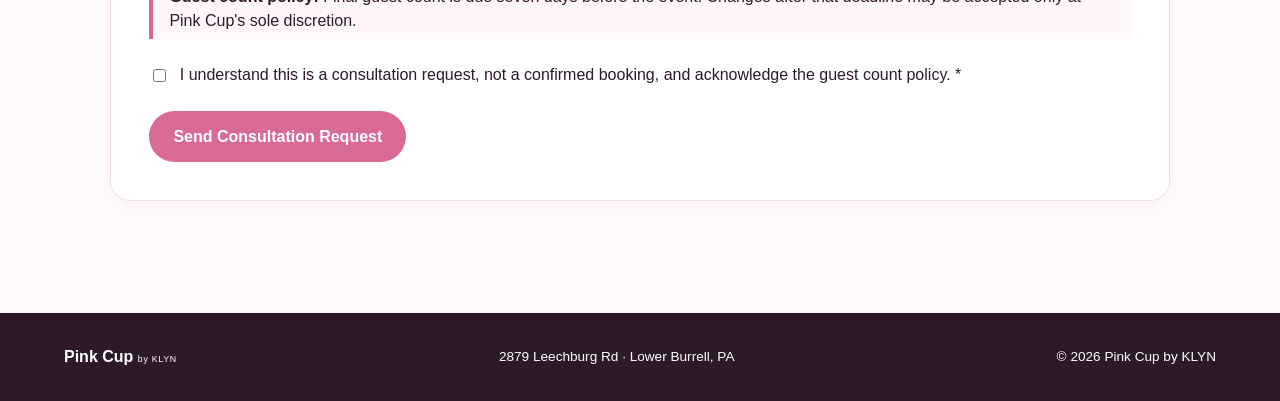
==== commit bb2087bd: "adjust store hours, edit event page details and verbiage" ====
--- a/events.html
+++ b/events.html
@@ -5,24 +5,26 @@
 </style></head><body>
 <header class="site-header"><button class="nav__toggle" type="button" aria-label="Toggle navigation menu" aria-expanded="false" aria-controls="primary-navigation"><span></span><span></span><span></span></button><a class="nav__logo" href="index.html">PINK CUP by KLYN</a><a class="nav__signin" href="https://pinkcup.cloveronline.com/menu/all">Order online ↗</a><nav class="nav" id="primary-navigation" aria-label="Main navigation" hidden><ul class="nav__links"><li><a href="index.html#menu">Menu</a></li><li><a href="nutrition.html">What’s in your cup?</a></li><li><a href="events.html" aria-current="page">Events</a></li><li><a href="index.html#visit">Visit us</a></li><li><a href="index.html#contact">Contact</a></li><li><a href="https://pinkcup.cloveronline.com/menu/all">Order online</a></li></ul></nav></header>
 <nav class="quick-nav" aria-label="Quick links"><div class="quick-nav__links"><a class="quick-nav__link" href="index.html#menu">Explore drinks</a><a class="quick-nav__link" href="nutrition.html">What’s in your cup?</a><a class="quick-nav__link" href="events.html" aria-current="page">Events</a><a class="quick-nav__link" href="index.html#visit">Hours &amp; location</a><a class="quick-nav__link" href="index.html#contact">Contact</a></div></nav>
-<main class="events"><div class="events-intro"><span class="eyebrow">PINK CUP COMES TO YOU</span><h1>Let's make your event refreshing.</h1><p>From birthday parties and showers to workplace celebrations, bring your favorite loaded teas and dirty sodas to your venue. We bring the cups, lids, straws, napkins, ice and drinks.</p><a class="launch-btn launch-btn--outline" href="#estimate">Estimate your event ↘</a></div>
-<section aria-labelledby="packages-heading"><div class="events-section-heading"><span class="eyebrow">CHOOSE YOUR FAVORITES</span><h2 id="packages-heading">On-site event packages</h2><p class="events-note">A $500 base service fee covers four hours total, including travel, setup, teardown and approximately 2–2.5 hours of active serving. Additional time is $100 per hour. Applicable tax and a 20% gratuity are added.</p><p>Each guest receives one 32 oz drink. Your preferred package is just a starting point—we'll customize the details together.</p></div><div class="events-packages">
-<article class="events-package"><h3>Loaded Teas</h3><ul><li>Choose 3 recipes — <strong>$8 per guest</strong></li><li>Choose 5 recipes — <strong>$10 per guest</strong></li></ul></article>
-<article class="events-package"><h3>Dirty Sodas</h3><ul><li>Choose 3 recipes — <strong>$6 per guest</strong></li><li>Choose 5 recipes — <strong>$8 per guest</strong></li></ul></article>
-<article class="events-package"><h3>Teas &amp; Sodas</h3><ul><li>2 teas + 2 sodas — <strong>$10 per guest</strong></li><li>3 teas + 3 sodas — <strong>$12 per guest</strong></li></ul></article></div></section>
-<section class="events-panel" id="estimate" aria-labelledby="estimate-heading"><span class="eyebrow">MAKE IT YOURS</span><h2 id="estimate-heading">Estimate your event</h2><p>Try a package and estimated guest count to see an approximate cost.</p><div class="events-calculator-layout"><div class="events-calculator-inputs"><div class="events-grid"><div class="events-field"><label for="calc-guests">Estimated number of guests</label><input id="calc-guests" type="number" min="1" max="10000" step="1" value="50" required></div><div class="events-field"><label for="calc-package">Preferred package</label><select id="calc-package"><option value="tea3">Loaded Teas — Choose 3 ($8/guest)</option><option value="tea5">Loaded Teas — Choose 5 ($10/guest)</option><option value="soda3">Dirty Sodas — Choose 3 ($6/guest)</option><option value="soda5">Dirty Sodas — Choose 5 ($8/guest)</option><option value="combo2">2 Teas + 2 Sodas ($10/guest)</option><option value="combo3">3 Teas + 3 Sodas ($12/guest)</option></select></div><div class="events-field"><label for="calc-hours">Additional service hours</label><input id="calc-hours" type="number" min="0" max="24" step="1" value="0"></div></div><p class="events-note"><strong>Planning estimate only.</strong> Final pricing is determined after consultation and may vary based on event location, requirements, applicable taxes and other details. This is not a quote or reservation.</p></div><div class="events-calculator-results"><dl class="events-breakdown"><div><dt>Base service fee</dt><dd>$500.00</dd></div><div><dt>Estimated drinks</dt><dd id="calc-drinks">$400.00</dd></div><div><dt>Additional hours</dt><dd id="calc-extra">$0.00</dd></div><div><dt>Estimated tax (7%)</dt><dd id="calc-tax">$63.00</dd></div><div><dt>Gratuity (20% of pre-tax subtotal)</dt><dd id="calc-tip">$180.00</dd></div><div class="events-total"><dt>Estimated total</dt><dd id="calc-total" aria-live="polite">$1,143.00</dd></div></dl><p id="calc-error" role="status" hidden>Please enter a guest count between 1 and 10,000 and additional hours between 0 and 24.</p></div></div><div class="events-calculator-action"><button type="button" id="plan-event" class="launch-btn events-cta">Let's do this!</button></div></section>
-<section class="events-panel" id="consultation" aria-labelledby="consult-heading"><span class="eyebrow">TELL US ABOUT YOUR DAY</span><h2 id="consult-heading">Start your event consultation</h2><p>Send us the basics and we'll be in touch to discuss availability, your preferences and a personalized quote. Submitting does not reserve your date.</p>
+<main class="events"><div class="events-intro"><span class="eyebrow">PINK CUP ON SITE SERVICES</span><h1>It's not a party without fun drinks!</h1><p>Bring Pink Cup to your next event! Birthdays, showers, workplace celebrations with your favorite loaded teas and dirty sodas.</p><a class="launch-btn events-cta" href="#estimate">Help me choose ↘</a></div>
+<section aria-labelledby="packages-heading"><div class="events-section-heading"><span class="eyebrow">OPTIONS FOR EVERYONE</span><h2 id="packages-heading">On-site event packages</h2><p class="events-note"></p><p>Our on site options include 2 hour beverage service, travel to and from, set up and tear down. Just choose the best service option, pick your favorite drinks and we'll take care of everything.
+Schedule a consultation to receive a personalized quote.
+</p></div><div class="events-packages">
+<article class="events-package"><h3>Loaded Tea Bar</h3><ul><li>Choose 3 recipes — <strong>$8 per guest</strong></li><li>Choose 5 recipes — <strong>$10 per guest</strong></li></ul></article>
+<article class="events-package"><h3>Dirty Soda Bar</h3><ul><li>Choose 3 recipes — <strong>$6 per guest</strong></li><li>Choose 5 recipes — <strong>$8 per guest</strong></li></ul></article>
+<article class="events-package"><h3>Combo Tea &amp; Soda Bar</h3><ul><li>2 teas + 2 sodas — <strong>$10 per guest</strong></li><li>3 teas + 3 sodas — <strong>$12 per guest</strong></li></ul></article></div></section>
+<section class="events-panel" id="estimate" aria-labelledby="estimate-heading"><span class="eyebrow">PLAN IT OUT</span><h2 id="estimate-heading">Cost Calculator</h2><p>Try a package and estimated guest count to see an approximate cost.</p><div class="events-calculator-layout"><div class="events-calculator-inputs"><div class="events-grid"><div class="events-field"><label for="calc-guests">Estimated number of guests</label><input id="calc-guests" type="text" inputmode="numeric" pattern="[0-9]+" maxlength="5" value="50" autocomplete="off" required></div><div class="events-field"><label for="calc-package">Preferred package</label><select id="calc-package"><option value="tea3">Loaded Teas — Choose 3 ($8/guest)</option><option value="tea5">Loaded Teas — Choose 5 ($10/guest)</option><option value="soda3">Dirty Sodas — Choose 3 ($6/guest)</option><option value="soda5">Dirty Sodas — Choose 5 ($8/guest)</option><option value="combo2">2 Teas + 2 Sodas ($10/guest)</option><option value="combo3">3 Teas + 3 Sodas ($12/guest)</option></select></div><div class="events-field"><label for="calc-hours">Additional service hours</label><input id="calc-hours" type="number" min="0" max="24" step="1" value="0"></div></div><p class="events-note"><strong>Planning estimate only.</strong> Final pricing is determined after consultation and may vary based on event location, requirements, applicable taxes and other details. This is not a quote or reservation.</p></div><div class="events-calculator-results"><dl class="events-breakdown"><div><dt>Base service fee</dt><dd>$500.00</dd></div><div><dt>Estimated drinks</dt><dd id="calc-drinks">$400.00</dd></div><div><dt>Additional hours</dt><dd id="calc-extra">$0.00</dd></div><div><dt>Estimated tax (7%)</dt><dd id="calc-tax">$63.00</dd></div><div><dt>Gratuity (20% of pre-tax subtotal)</dt><dd id="calc-tip">$180.00</dd></div><div class="events-total"><dt>Estimated total</dt><dd id="calc-total" aria-live="polite">$1,143.00</dd></div></dl><p id="calc-error" role="status" hidden>Please enter a guest count between 1 and 10,000 and additional hours between 0 and 24.</p></div></div><div class="events-calculator-action"><button type="button" id="plan-event" class="launch-btn events-cta">Let's do this!</button></div></section>
+<section class="events-panel" id="consultation" aria-labelledby="consult-heading"><span class="eyebrow">TELL US ABOUT YOUR EVENT</span><h2 id="consult-heading">Schedule a consultation</h2><p>Send us the basics and we'll be in touch to discuss availability, your preferences and a personalized quote. Submitting a consultation request does not reserve your date or obligate you in any way.</p>
 <form id="event-request-form" action="https://formspree.io/f/xqpqpdgy" method="POST">
 <input type="hidden" name="subject" value="On Site Event Request"><input type="hidden" name="_subject" value="On Site Event Request"><input type="hidden" name="estimated_total" id="form-estimate"><input type="hidden" name="estimate_assumptions" value="$500 base + per-guest rate + $100 per additional hour; 7% estimated tax and 20% pre-tax gratuity">
 <fieldset class="events-fieldset"><legend>Contact information</legend><div class="events-grid"><div class="events-field"><label for="customer-name">Your name *</label><input id="customer-name" name="customer_name" autocomplete="name" required></div><div class="events-field"><label for="customer-email">Email *</label><input id="customer-email" name="email" type="email" autocomplete="email" required></div><div class="events-field"><label for="customer-phone">Phone *</label><input id="customer-phone" name="phone" type="tel" autocomplete="tel" required></div><div class="events-field"><label for="contact-method">Preferred contact method *</label><select id="contact-method" name="preferred_contact_method" required><option value="">Choose one</option><option value="Text">Text</option><option value="Email">Email</option><option value="Voice call">Voice call</option></select></div></div></fieldset>
-<fieldset class="events-fieldset"><legend>Event details</legend><div class="events-grid"><div class="events-field"><label for="event-type">Type of event *</label><input id="event-type" name="event_type" placeholder="Birthday, shower, company event…" required></div><div class="events-field"><label for="event-date">Event date *</label><input id="event-date" name="event_date" type="date" required></div><div class="events-field"><label for="event-start">Event start time *</label><input id="event-start" name="event_start" type="time" required></div><div class="events-field"><label for="event-end">Event end time *</label><input id="event-end" name="event_end" type="time" required></div><div class="events-field events-field--wide"><label for="event-address">Event venue / address *</label><input id="event-address" name="event_address" autocomplete="street-address" required></div><div class="events-field"><label for="event-guests">Estimated guest count *</label><input id="event-guests" name="estimated_guest_count" type="number" min="1" max="10000" required></div><div class="events-field"><label for="event-package">Preferred package *</label><select id="event-package" name="preferred_package" required><option value="">Select a package</option><option value="Help me choose">Help me choose</option><option value="Loaded Teas — Choose 3">Loaded Teas — Choose 3</option><option value="Loaded Teas — Choose 5">Loaded Teas — Choose 5</option><option value="Dirty Sodas — Choose 3">Dirty Sodas — Choose 3</option><option value="Dirty Sodas — Choose 5">Dirty Sodas — Choose 5</option><option value="Teas & Sodas — 2 + 2">Teas &amp; Sodas — 2 + 2</option><option value="Teas & Sodas — 3 + 3">Teas &amp; Sodas — 3 + 3</option></select></div><div class="events-field"><label for="event-hours">Estimated additional service hours</label><input id="event-hours" name="additional_hours" type="number" min="0" max="24" step="0.5" value="0"></div><div class="events-field events-field--wide"><label for="event-drinks">Drink preferences <span class="events-optional">(optional)</span></label><textarea id="event-drinks" name="drink_preferences" placeholder="Have favorite recipes in mind? Let us know. We can decide together later."></textarea></div><div class="events-field events-field--wide"><label for="event-allergies">Allergies or special considerations <span class="events-optional">(optional)</span></label><textarea id="event-allergies" name="allergies_and_considerations"></textarea></div></div></fieldset>
+<fieldset class="events-fieldset"><legend>Event details</legend><div class="events-grid"><div class="events-field"><label for="event-type">Type of event *</label><input id="event-type" name="event_type" placeholder="Birthday, shower, company event…" required></div><div class="events-field"><label for="event-date">Event date *</label><input id="event-date" name="event_date" type="date" required></div><div class="events-field"><label for="event-start">Event start time *</label><input id="event-start" name="event_start" type="time" required></div><div class="events-field"><label for="event-end">Event end time *</label><input id="event-end" name="event_end" type="time" required></div><div class="events-field events-field--wide"><label for="event-address">Event venue / address *</label><input id="event-address" name="event_address" autocomplete="street-address" required></div><div class="events-field"><label for="event-guests">Estimated guest count *</label><input id="event-guests" name="estimated_guest_count" type="text" inputmode="numeric" pattern="[0-9]+" maxlength="5" required></div><div class="events-field"><label for="event-package">Preferred package *</label><select id="event-package" name="preferred_package" required><option value="">Select a package</option><option value="Help me choose">Help me choose</option><option value="Loaded Teas — Choose 3">Loaded Teas — Choose 3</option><option value="Loaded Teas — Choose 5">Loaded Teas — Choose 5</option><option value="Dirty Sodas — Choose 3">Dirty Sodas — Choose 3</option><option value="Dirty Sodas — Choose 5">Dirty Sodas — Choose 5</option><option value="Teas & Sodas — 2 + 2">Teas &amp; Sodas — 2 + 2</option><option value="Teas & Sodas — 3 + 3">Teas &amp; Sodas — 3 + 3</option></select></div><div class="events-field"><label for="event-hours">Estimated additional service hours</label><input id="event-hours" name="additional_hours" type="number" min="0" max="24" step="0.5" value="0"></div><div class="events-field events-field--wide"><label for="event-drinks">Drink preferences <span class="events-optional">(optional)</span></label><textarea id="event-drinks" name="drink_preferences" placeholder="Have favorite recipes in mind? Let us know. We can decide together later."></textarea></div><div class="events-field events-field--wide"><label for="event-allergies">Allergies or special considerations <span class="events-optional">(optional)</span></label><textarea id="event-allergies" name="allergies_and_considerations"></textarea></div></div></fieldset>
 <fieldset class="events-fieldset"><legend>Venue logistics <span class="events-optional">(answer what you know)</span></legend><div class="events-grid"><div class="events-field"><label for="venue-parking">Is parking available on site?</label><select id="venue-parking" name="parking_available"><option value="">Not sure</option><option>Yes</option><option>No</option></select></div><div class="events-field"><label for="venue-electric">Does the venue have electric service?</label><select id="venue-electric" name="electric_service"><option value="">Not sure</option><option>Yes</option><option>No</option></select></div><div class="events-field"><label for="venue-kitchen">Are kitchen facilities available?</label><select id="venue-kitchen" name="kitchen_available"><option value="">Not sure</option><option>Yes</option><option>No</option></select></div><div class="events-field"><label for="venue-ice">Is an ice machine available?</label><select id="venue-ice" name="ice_machine_available"><option value="">Not sure</option><option>Yes</option><option>No</option></select></div></div></fieldset>
 <div class="events-policy"><strong>Guest count policy:</strong> Final guest count is due seven days before the event. Changes after that deadline may be accepted only at Pink Cup's sole discretion.</div><label class="events-consent"><input type="checkbox" name="acknowledge_policy" value="Yes" required><span>I understand this is a consultation request, not a confirmed booking, and acknowledge the guest count policy. *</span></label><div class="events-actions"><button class="launch-btn events-cta" id="submit-event" type="submit">Send Consultation Request</button></div><div class="events-message" id="form-message" role="status" aria-live="polite" hidden></div></form></section></main>
 <footer class="launch-footer"><strong>Pink Cup <small>by KLYN</small></strong><span>2879 Leechburg Rd · Lower Burrell, PA</span><span>© 2026 Pink Cup by KLYN</span></footer>
 <script>
 (()=>{const rates={tea3:8,tea5:10,soda3:6,soda5:8,combo2:10,combo3:12};const map={tea3:"Loaded Teas — Choose 3",tea5:"Loaded Teas — Choose 5",soda3:"Dirty Sodas — Choose 3",soda5:"Dirty Sodas — Choose 5",combo2:"Teas & Sodas — 2 + 2",combo3:"Teas & Sodas — 3 + 3",help:"Help me choose"};const $=id=>document.getElementById(id);const money=n=>new Intl.NumberFormat("en-US",{style:"currency",currency:"USD"}).format(n);const form=$("event-request-form");const today=new Date();const localDate=[today.getFullYear(),String(today.getMonth()+1).padStart(2,"0"),String(today.getDate()).padStart(2,"0")].join("-");$("event-date").min=localDate;
-function calculate(){const guests=Number($("calc-guests").value),hours=Number($("calc-hours").value),valid=Number.isInteger(guests)&&guests>=1&&guests<=10000&&Number.isFinite(hours)&&hours>=0&&hours<=24&&Number.isInteger(hours);$("calc-error").textContent=$("calc-package").value==="help"?"Choose a package to calculate an estimate, or select Help me choose in the request form.":"Please enter a guest count between 1 and 10,000 and additional hours between 0 and 24.";$("calc-error").hidden=valid;$("plan-event").disabled=!valid;if(!valid){$("calc-total").textContent="—";return null}if($("calc-package").value==="help"){$("calc-drinks").textContent="To be determined";$("calc-extra").textContent=money(hours*100);$("calc-tax").textContent="—";$("calc-tip").textContent="—";$("calc-total").textContent="After consultation";return {guests,hours,total:null,package:"Help me choose"}}const drinks=guests*rates[$("calc-package").value],extra=hours*100,subtotal=500+drinks+extra,tax=subtotal*.07,tip=subtotal*.2,total=subtotal+tax+tip;$("calc-drinks").textContent=money(drinks);$("calc-extra").textContent=money(extra);$("calc-tax").textContent=money(tax);$("calc-tip").textContent=money(tip);$("calc-total").textContent=money(total);return {guests,hours,total,package:map[$("calc-package").value]}}
+function calculate(){const guestText=$("calc-guests").value.trim(),guests=Number(guestText),hours=Number($("calc-hours").value),valid=/^[0-9]+$/.test(guestText)&&Number.isInteger(guests)&&guests>=1&&guests<=10000&&Number.isFinite(hours)&&hours>=0&&hours<=24&&Number.isInteger(hours);$("calc-error").textContent=$("calc-package").value==="help"?"Choose a package to calculate an estimate, or select Help me choose in the request form.":"Please enter a guest count between 1 and 10,000 and additional hours between 0 and 24.";$("calc-error").hidden=valid;$("plan-event").disabled=!valid;if(!valid){$("calc-total").textContent="—";return null}if($("calc-package").value==="help"){$("calc-drinks").textContent="To be determined";$("calc-extra").textContent=money(hours*100);$("calc-tax").textContent="—";$("calc-tip").textContent="—";$("calc-total").textContent="After consultation";return {guests,hours,total:null,package:"Help me choose"}}const drinks=guests*rates[$("calc-package").value],extra=hours*100,subtotal=500+drinks+extra,tax=subtotal*.07,tip=subtotal*.2,total=subtotal+tax+tip;$("calc-drinks").textContent=money(drinks);$("calc-extra").textContent=money(extra);$("calc-tax").textContent=money(tax);$("calc-tip").textContent=money(tip);$("calc-total").textContent=money(total);return {guests,hours,total,package:map[$("calc-package").value]}}
 ["calc-guests","calc-package","calc-hours"].forEach(id=>$(id).addEventListener("input",calculate));calculate();$("plan-event").addEventListener("click",()=>{const c=calculate();if(!c)return;$("event-guests").value=c.guests;$("event-package").value=c.package;$("event-hours").value=c.hours;$("form-estimate").value=c.total===null?"To be determined after consultation":money(c.total);$("consultation").scrollIntoView({behavior:"smooth",block:"start"});$("customer-name").focus({preventScroll:true})});
-form.addEventListener("submit",async e=>{e.preventDefault();if(!form.reportValidity())return;const btn=$("submit-event"),msg=$("form-message");btn.disabled=true;btn.textContent="Sending…";msg.hidden=true;try{const res=await fetch(form.action,{method:"POST",body:new FormData(form),headers:{Accept:"application/json"}});if(!res.ok)throw new Error("Submission failed");form.reset();$("form-estimate").value="";msg.textContent="Thank you! Your consultation request has been sent. Pink Cup will be in touch to discuss your event.";msg.hidden=false;msg.scrollIntoView({behavior:"smooth",block:"nearest"})}catch(err){msg.textContent="We couldn't send your request. Please try again, or contact Pink Cup directly.";msg.hidden=false}finally{btn.disabled=false;btn.textContent="Send Consultation Request"}});
+$("event-guests").addEventListener("input",()=>{$("event-guests").setCustomValidity("")});form.addEventListener("submit",async e=>{e.preventDefault();if(!form.reportValidity())return;const guestCount=Number($("event-guests").value);if(!Number.isInteger(guestCount)||guestCount<1||guestCount>10000){$("event-guests").setCustomValidity("Enter a guest count between 1 and 10,000.");form.reportValidity();return;}$("event-guests").setCustomValidity("");const btn=$("submit-event"),msg=$("form-message");btn.disabled=true;btn.textContent="Sending…";msg.hidden=true;try{const res=await fetch(form.action,{method:"POST",body:new FormData(form),headers:{Accept:"application/json"}});if(!res.ok)throw new Error("Submission failed");form.reset();$("form-estimate").value="";msg.textContent="Thank you! Your consultation request has been sent. Pink Cup will be in touch to discuss your event.";msg.hidden=false;msg.scrollIntoView({behavior:"smooth",block:"nearest"})}catch(err){msg.textContent="We couldn't send your request. Please try again, or contact Pink Cup directly.";msg.hidden=false}finally{btn.disabled=false;btn.textContent="Send Consultation Request"}});
 })();
 </script></body></html>
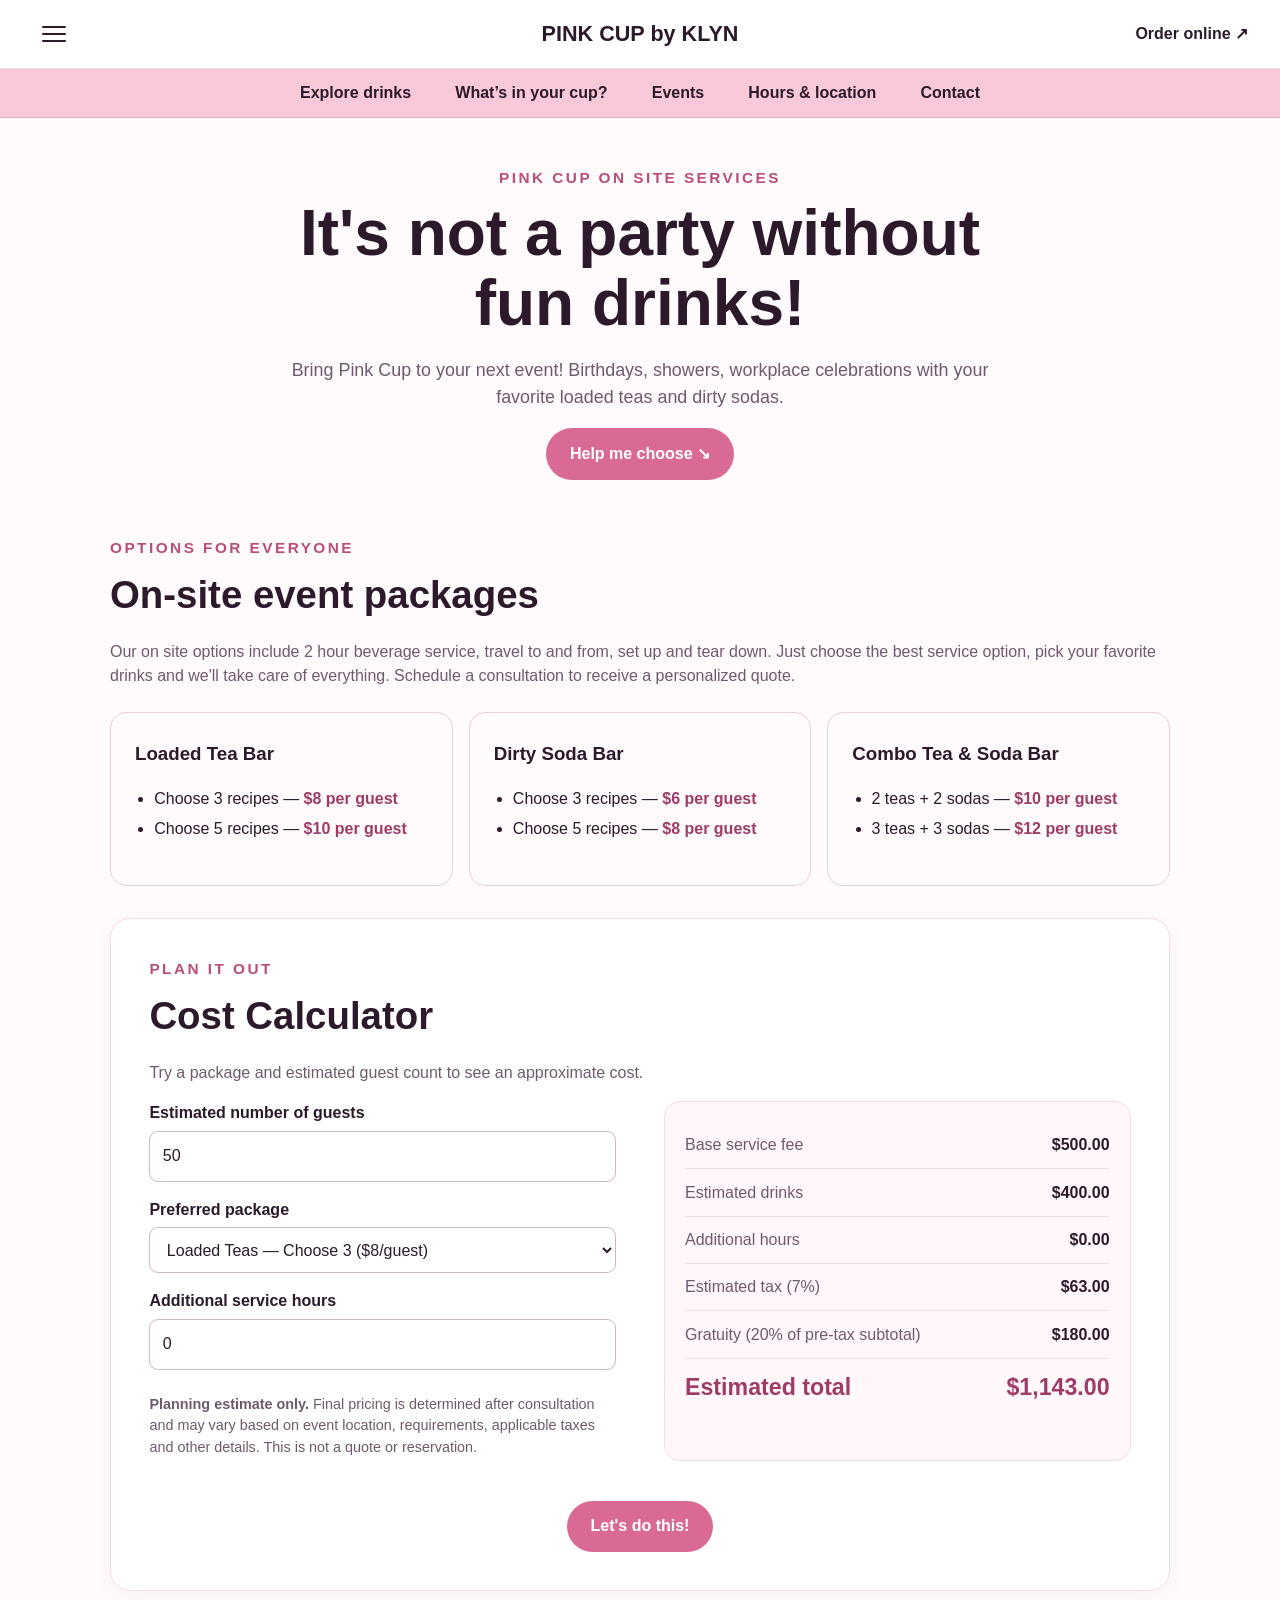
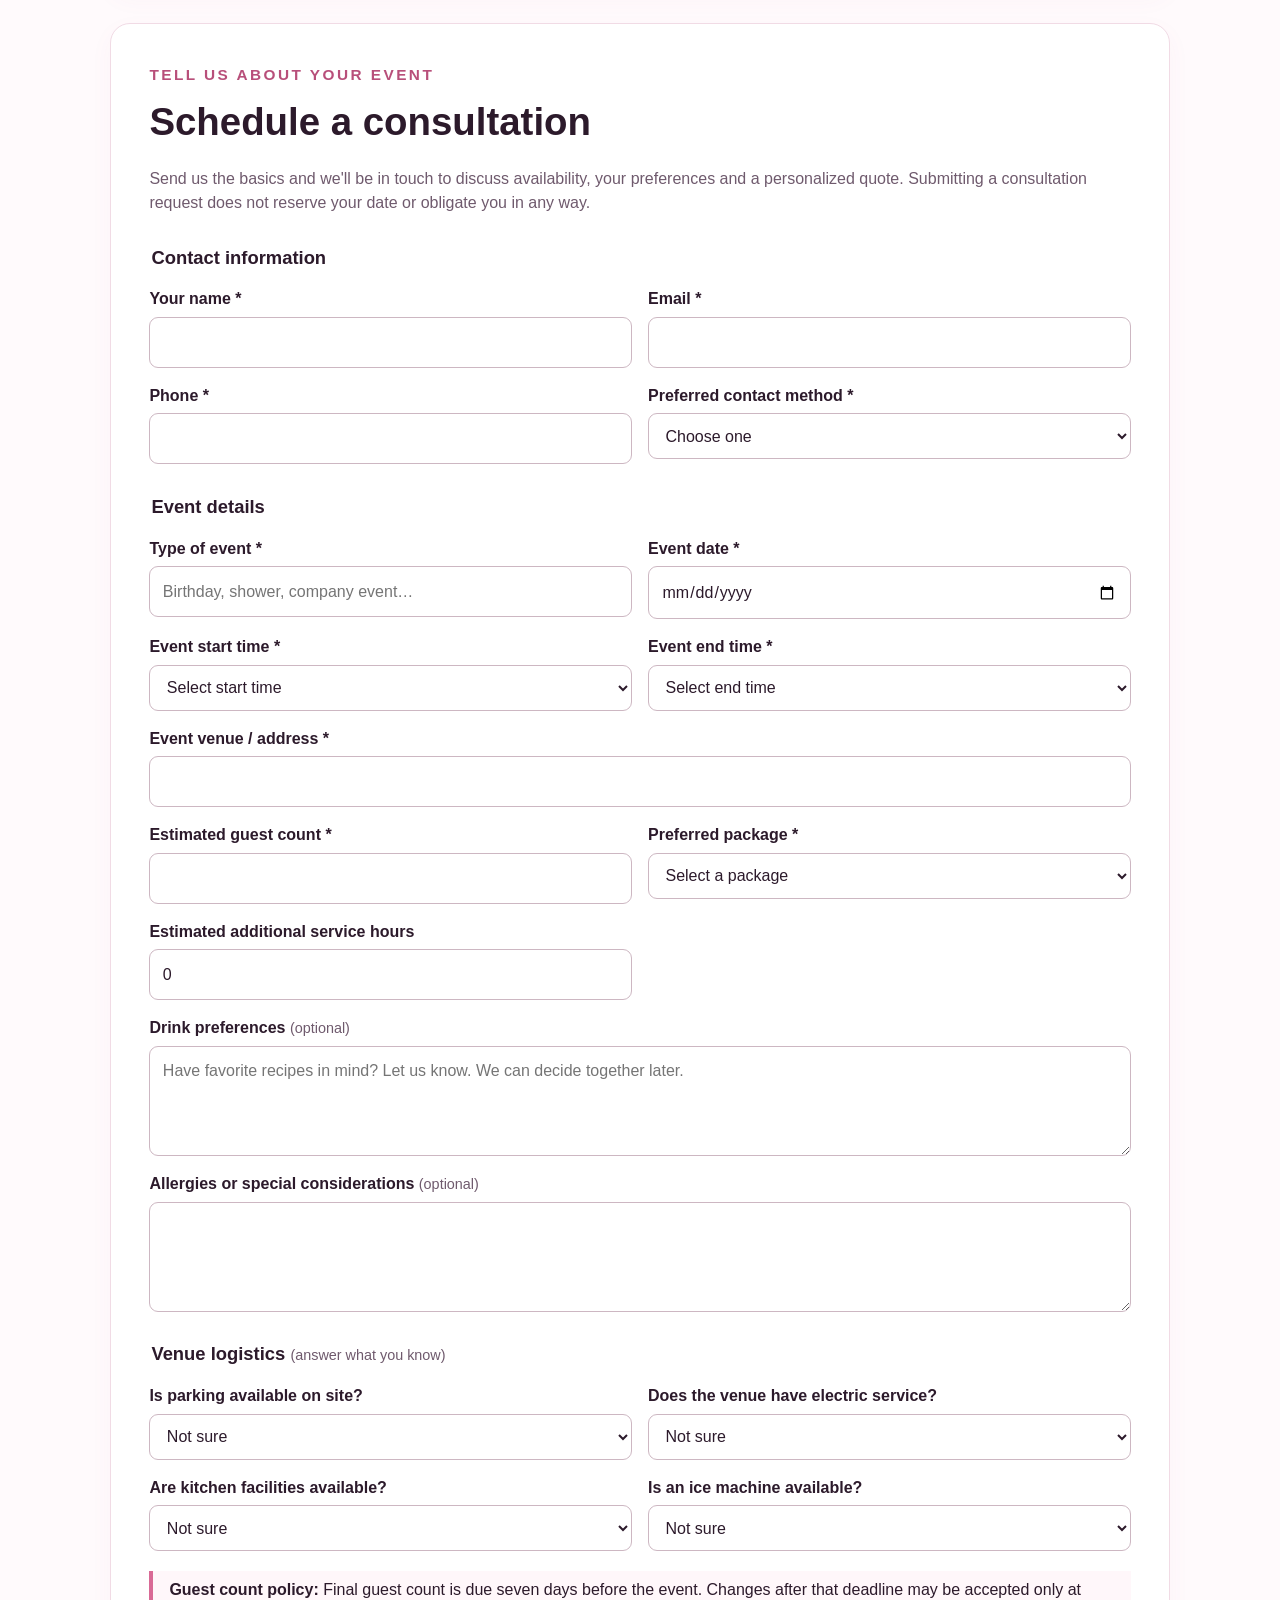
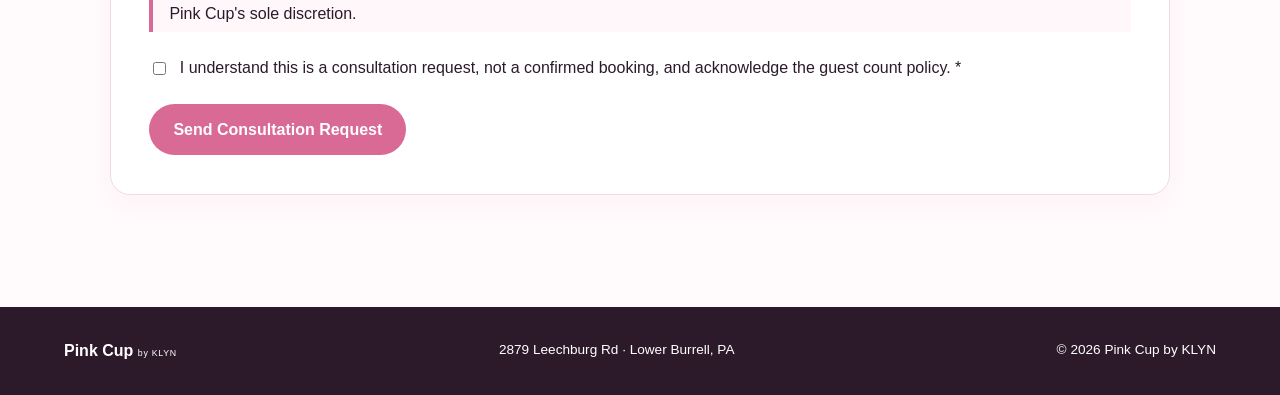
==== commit 2d0c73ed: "Limit event start and end time choices to half-hour increments" ====
--- a/events.html
+++ b/events.html
@@ -17,12 +17,12 @@
 <form id="event-request-form" action="https://formspree.io/f/xqpqpdgy" method="POST">
 <input type="hidden" name="subject" value="On Site Event Request"><input type="hidden" name="_subject" value="On Site Event Request"><input type="hidden" name="estimated_total" id="form-estimate"><input type="hidden" name="estimate_assumptions" value="$500 base + per-guest rate + $100 per additional hour; 7% estimated tax and 20% pre-tax gratuity">
 <fieldset class="events-fieldset"><legend>Contact information</legend><div class="events-grid"><div class="events-field"><label for="customer-name">Your name *</label><input id="customer-name" name="customer_name" autocomplete="name" required></div><div class="events-field"><label for="customer-email">Email *</label><input id="customer-email" name="email" type="email" autocomplete="email" required></div><div class="events-field"><label for="customer-phone">Phone *</label><input id="customer-phone" name="phone" type="tel" autocomplete="tel" required></div><div class="events-field"><label for="contact-method">Preferred contact method *</label><select id="contact-method" name="preferred_contact_method" required><option value="">Choose one</option><option value="Text">Text</option><option value="Email">Email</option><option value="Voice call">Voice call</option></select></div></div></fieldset>
-<fieldset class="events-fieldset"><legend>Event details</legend><div class="events-grid"><div class="events-field"><label for="event-type">Type of event *</label><input id="event-type" name="event_type" placeholder="Birthday, shower, company event…" required></div><div class="events-field"><label for="event-date">Event date *</label><input id="event-date" name="event_date" type="date" required></div><div class="events-field"><label for="event-start">Event start time *</label><input id="event-start" name="event_start" type="time" required></div><div class="events-field"><label for="event-end">Event end time *</label><input id="event-end" name="event_end" type="time" required></div><div class="events-field events-field--wide"><label for="event-address">Event venue / address *</label><input id="event-address" name="event_address" autocomplete="street-address" required></div><div class="events-field"><label for="event-guests">Estimated guest count *</label><input id="event-guests" name="estimated_guest_count" type="text" inputmode="numeric" pattern="[0-9]+" maxlength="5" required></div><div class="events-field"><label for="event-package">Preferred package *</label><select id="event-package" name="preferred_package" required><option value="">Select a package</option><option value="Help me choose">Help me choose</option><option value="Loaded Teas — Choose 3">Loaded Teas — Choose 3</option><option value="Loaded Teas — Choose 5">Loaded Teas — Choose 5</option><option value="Dirty Sodas — Choose 3">Dirty Sodas — Choose 3</option><option value="Dirty Sodas — Choose 5">Dirty Sodas — Choose 5</option><option value="Teas & Sodas — 2 + 2">Teas &amp; Sodas — 2 + 2</option><option value="Teas & Sodas — 3 + 3">Teas &amp; Sodas — 3 + 3</option></select></div><div class="events-field"><label for="event-hours">Estimated additional service hours</label><input id="event-hours" name="additional_hours" type="number" min="0" max="24" step="0.5" value="0"></div><div class="events-field events-field--wide"><label for="event-drinks">Drink preferences <span class="events-optional">(optional)</span></label><textarea id="event-drinks" name="drink_preferences" placeholder="Have favorite recipes in mind? Let us know. We can decide together later."></textarea></div><div class="events-field events-field--wide"><label for="event-allergies">Allergies or special considerations <span class="events-optional">(optional)</span></label><textarea id="event-allergies" name="allergies_and_considerations"></textarea></div></div></fieldset>
+<fieldset class="events-fieldset"><legend>Event details</legend><div class="events-grid"><div class="events-field"><label for="event-type">Type of event *</label><input id="event-type" name="event_type" placeholder="Birthday, shower, company event…" required></div><div class="events-field"><label for="event-date">Event date *</label><input id="event-date" name="event_date" type="date" required></div><div class="events-field"><label for="event-start">Event start time *</label><select id="event-start" name="event_start" required><option value="">Select start time</option></select></div><div class="events-field"><label for="event-end">Event end time *</label><select id="event-end" name="event_end" required><option value="">Select end time</option></select></div><div class="events-field events-field--wide"><label for="event-address">Event venue / address *</label><input id="event-address" name="event_address" autocomplete="street-address" required></div><div class="events-field"><label for="event-guests">Estimated guest count *</label><input id="event-guests" name="estimated_guest_count" type="text" inputmode="numeric" pattern="[0-9]+" maxlength="5" required></div><div class="events-field"><label for="event-package">Preferred package *</label><select id="event-package" name="preferred_package" required><option value="">Select a package</option><option value="Help me choose">Help me choose</option><option value="Loaded Teas — Choose 3">Loaded Teas — Choose 3</option><option value="Loaded Teas — Choose 5">Loaded Teas — Choose 5</option><option value="Dirty Sodas — Choose 3">Dirty Sodas — Choose 3</option><option value="Dirty Sodas — Choose 5">Dirty Sodas — Choose 5</option><option value="Teas & Sodas — 2 + 2">Teas &amp; Sodas — 2 + 2</option><option value="Teas & Sodas — 3 + 3">Teas &amp; Sodas — 3 + 3</option></select></div><div class="events-field"><label for="event-hours">Estimated additional service hours</label><input id="event-hours" name="additional_hours" type="number" min="0" max="24" step="0.5" value="0"></div><div class="events-field events-field--wide"><label for="event-drinks">Drink preferences <span class="events-optional">(optional)</span></label><textarea id="event-drinks" name="drink_preferences" placeholder="Have favorite recipes in mind? Let us know. We can decide together later."></textarea></div><div class="events-field events-field--wide"><label for="event-allergies">Allergies or special considerations <span class="events-optional">(optional)</span></label><textarea id="event-allergies" name="allergies_and_considerations"></textarea></div></div></fieldset>
 <fieldset class="events-fieldset"><legend>Venue logistics <span class="events-optional">(answer what you know)</span></legend><div class="events-grid"><div class="events-field"><label for="venue-parking">Is parking available on site?</label><select id="venue-parking" name="parking_available"><option value="">Not sure</option><option>Yes</option><option>No</option></select></div><div class="events-field"><label for="venue-electric">Does the venue have electric service?</label><select id="venue-electric" name="electric_service"><option value="">Not sure</option><option>Yes</option><option>No</option></select></div><div class="events-field"><label for="venue-kitchen">Are kitchen facilities available?</label><select id="venue-kitchen" name="kitchen_available"><option value="">Not sure</option><option>Yes</option><option>No</option></select></div><div class="events-field"><label for="venue-ice">Is an ice machine available?</label><select id="venue-ice" name="ice_machine_available"><option value="">Not sure</option><option>Yes</option><option>No</option></select></div></div></fieldset>
 <div class="events-policy"><strong>Guest count policy:</strong> Final guest count is due seven days before the event. Changes after that deadline may be accepted only at Pink Cup's sole discretion.</div><label class="events-consent"><input type="checkbox" name="acknowledge_policy" value="Yes" required><span>I understand this is a consultation request, not a confirmed booking, and acknowledge the guest count policy. *</span></label><div class="events-actions"><button class="launch-btn events-cta" id="submit-event" type="submit">Send Consultation Request</button></div><div class="events-message" id="form-message" role="status" aria-live="polite" hidden></div></form></section></main>
 <footer class="launch-footer"><strong>Pink Cup <small>by KLYN</small></strong><span>2879 Leechburg Rd · Lower Burrell, PA</span><span>© 2026 Pink Cup by KLYN</span></footer>
 <script>
-(()=>{const rates={tea3:8,tea5:10,soda3:6,soda5:8,combo2:10,combo3:12};const map={tea3:"Loaded Teas — Choose 3",tea5:"Loaded Teas — Choose 5",soda3:"Dirty Sodas — Choose 3",soda5:"Dirty Sodas — Choose 5",combo2:"Teas & Sodas — 2 + 2",combo3:"Teas & Sodas — 3 + 3",help:"Help me choose"};const $=id=>document.getElementById(id);const money=n=>new Intl.NumberFormat("en-US",{style:"currency",currency:"USD"}).format(n);const form=$("event-request-form");const today=new Date();const localDate=[today.getFullYear(),String(today.getMonth()+1).padStart(2,"0"),String(today.getDate()).padStart(2,"0")].join("-");$("event-date").min=localDate;
+(()=>{const rates={tea3:8,tea5:10,soda3:6,soda5:8,combo2:10,combo3:12};const map={tea3:"Loaded Teas — Choose 3",tea5:"Loaded Teas — Choose 5",soda3:"Dirty Sodas — Choose 3",soda5:"Dirty Sodas — Choose 5",combo2:"Teas & Sodas — 2 + 2",combo3:"Teas & Sodas — 3 + 3",help:"Help me choose"};const $=id=>document.getElementById(id);const money=n=>new Intl.NumberFormat("en-US",{style:"currency",currency:"USD"}).format(n);const form=$("event-request-form");["event-start","event-end"].forEach(id=>{const select=$(id);for(let hour=0;hour<24;hour++){for(const minute of [0,30]){const value=`${String(hour).padStart(2,"0")}:${String(minute).padStart(2,"0")}`;const displayHour=hour%12||12;const label=`${displayHour}:${String(minute).padStart(2,"0")} ${hour<12?"AM":"PM"}`;select.add(new Option(label,value))}}});const today=new Date();const localDate=[today.getFullYear(),String(today.getMonth()+1).padStart(2,"0"),String(today.getDate()).padStart(2,"0")].join("-");$("event-date").min=localDate;
 function calculate(){const guestText=$("calc-guests").value.trim(),guests=Number(guestText),hours=Number($("calc-hours").value),valid=/^[0-9]+$/.test(guestText)&&Number.isInteger(guests)&&guests>=1&&guests<=10000&&Number.isFinite(hours)&&hours>=0&&hours<=24&&Number.isInteger(hours);$("calc-error").textContent=$("calc-package").value==="help"?"Choose a package to calculate an estimate, or select Help me choose in the request form.":"Please enter a guest count between 1 and 10,000 and additional hours between 0 and 24.";$("calc-error").hidden=valid;$("plan-event").disabled=!valid;if(!valid){$("calc-total").textContent="—";return null}if($("calc-package").value==="help"){$("calc-drinks").textContent="To be determined";$("calc-extra").textContent=money(hours*100);$("calc-tax").textContent="—";$("calc-tip").textContent="—";$("calc-total").textContent="After consultation";return {guests,hours,total:null,package:"Help me choose"}}const drinks=guests*rates[$("calc-package").value],extra=hours*100,subtotal=500+drinks+extra,tax=subtotal*.07,tip=subtotal*.2,total=subtotal+tax+tip;$("calc-drinks").textContent=money(drinks);$("calc-extra").textContent=money(extra);$("calc-tax").textContent=money(tax);$("calc-tip").textContent=money(tip);$("calc-total").textContent=money(total);return {guests,hours,total,package:map[$("calc-package").value]}}
 ["calc-guests","calc-package","calc-hours"].forEach(id=>$(id).addEventListener("input",calculate));calculate();$("plan-event").addEventListener("click",()=>{const c=calculate();if(!c)return;$("event-guests").value=c.guests;$("event-package").value=c.package;$("event-hours").value=c.hours;$("form-estimate").value=c.total===null?"To be determined after consultation":money(c.total);$("consultation").scrollIntoView({behavior:"smooth",block:"start"});$("customer-name").focus({preventScroll:true})});
 $("event-guests").addEventListener("input",()=>{$("event-guests").setCustomValidity("")});form.addEventListener("submit",async e=>{e.preventDefault();if(!form.reportValidity())return;const guestCount=Number($("event-guests").value);if(!Number.isInteger(guestCount)||guestCount<1||guestCount>10000){$("event-guests").setCustomValidity("Enter a guest count between 1 and 10,000.");form.reportValidity();return;}$("event-guests").setCustomValidity("");const btn=$("submit-event"),msg=$("form-message");btn.disabled=true;btn.textContent="Sending…";msg.hidden=true;try{const res=await fetch(form.action,{method:"POST",body:new FormData(form),headers:{Accept:"application/json"}});if(!res.ok)throw new Error("Submission failed");form.reset();$("form-estimate").value="";msg.textContent="Thank you! Your consultation request has been sent. Pink Cup will be in touch to discuss your event.";msg.hidden=false;msg.scrollIntoView({behavior:"smooth",block:"nearest"})}catch(err){msg.textContent="We couldn't send your request. Please try again, or contact Pink Cup directly.";msg.hidden=false}finally{btn.disabled=false;btn.textContent="Send Consultation Request"}});
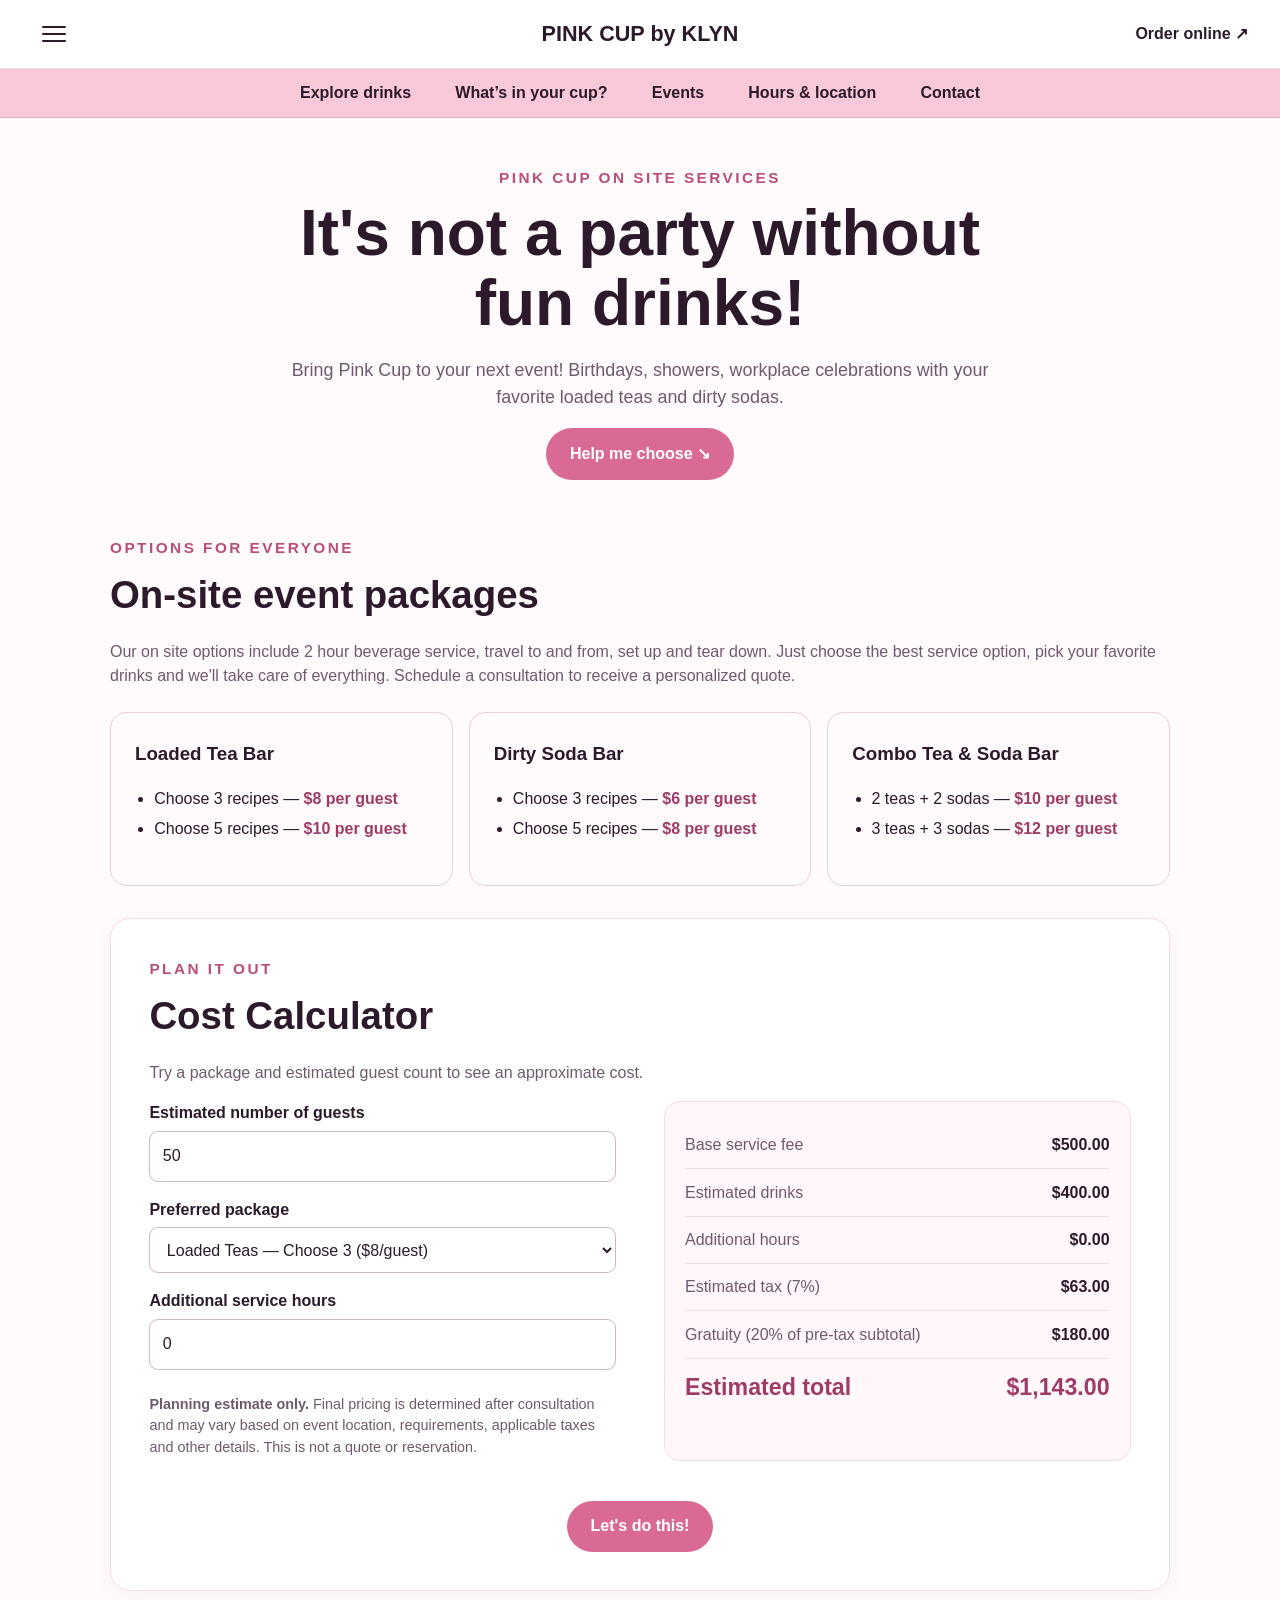
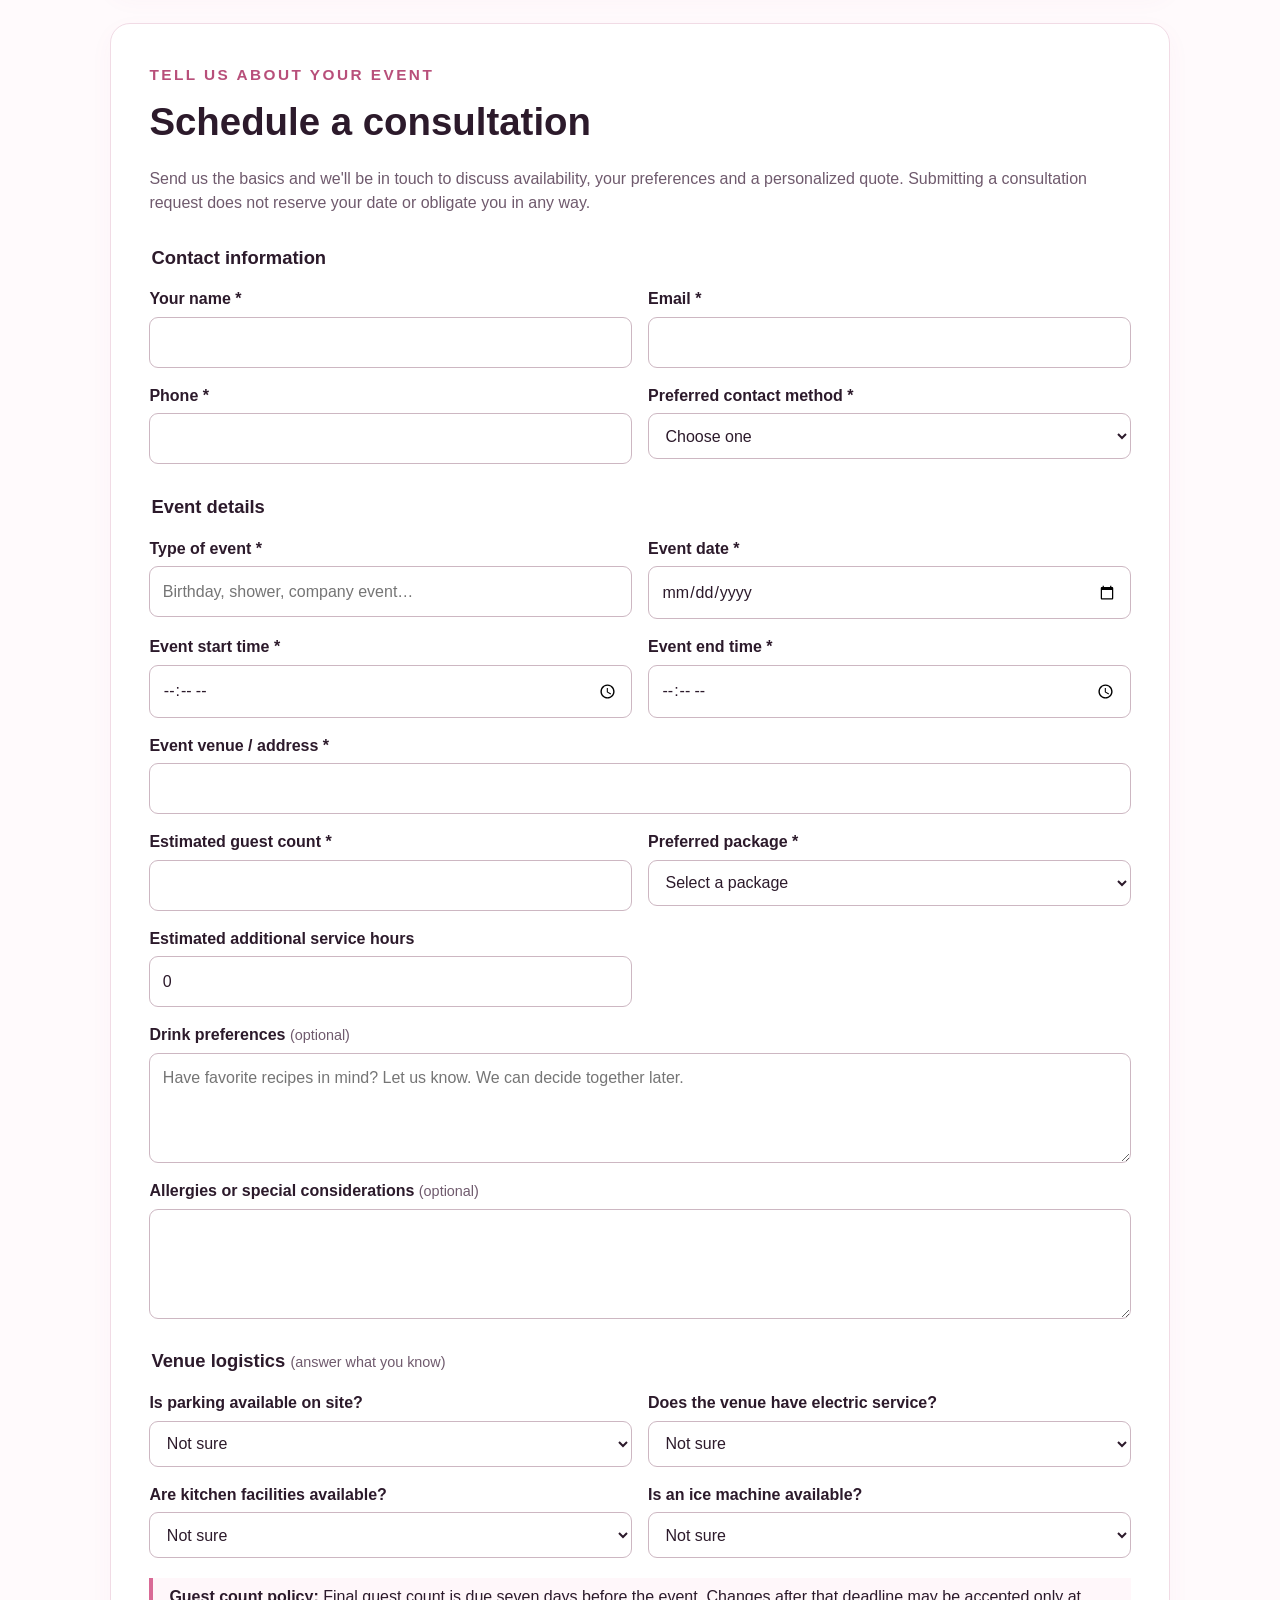
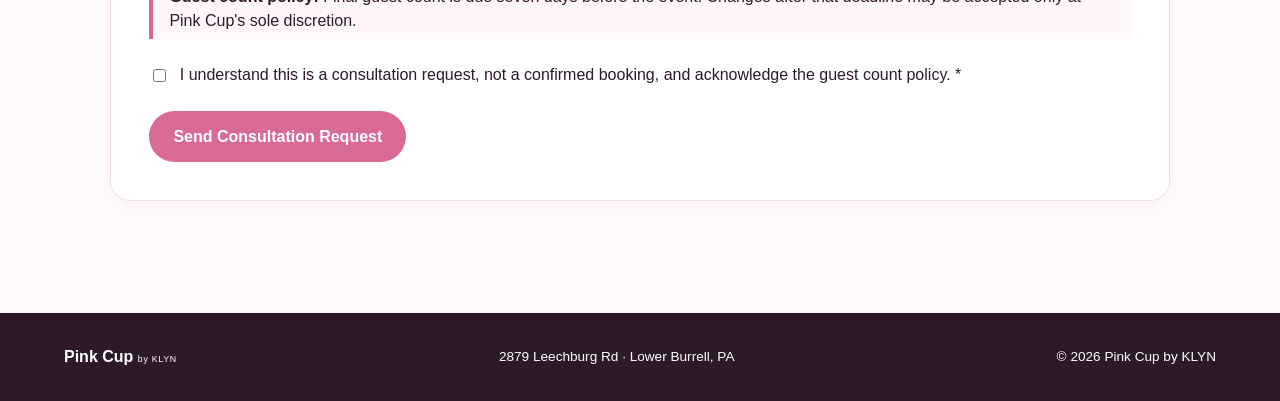
==== commit dad92a55: "editing updates" ====
--- a/events.html
+++ b/events.html
@@ -12,19 +12,46 @@
 <article class="events-package"><h3>Loaded Tea Bar</h3><ul><li>Choose 3 recipes — <strong>$8 per guest</strong></li><li>Choose 5 recipes — <strong>$10 per guest</strong></li></ul></article>
 <article class="events-package"><h3>Dirty Soda Bar</h3><ul><li>Choose 3 recipes — <strong>$6 per guest</strong></li><li>Choose 5 recipes — <strong>$8 per guest</strong></li></ul></article>
 <article class="events-package"><h3>Combo Tea &amp; Soda Bar</h3><ul><li>2 teas + 2 sodas — <strong>$10 per guest</strong></li><li>3 teas + 3 sodas — <strong>$12 per guest</strong></li></ul></article></div></section>
-<section class="events-panel" id="estimate" aria-labelledby="estimate-heading"><span class="eyebrow">PLAN IT OUT</span><h2 id="estimate-heading">Cost Calculator</h2><p>Try a package and estimated guest count to see an approximate cost.</p><div class="events-calculator-layout"><div class="events-calculator-inputs"><div class="events-grid"><div class="events-field"><label for="calc-guests">Estimated number of guests</label><input id="calc-guests" type="text" inputmode="numeric" pattern="[0-9]+" maxlength="5" value="50" autocomplete="off" required></div><div class="events-field"><label for="calc-package">Preferred package</label><select id="calc-package"><option value="tea3">Loaded Teas — Choose 3 ($8/guest)</option><option value="tea5">Loaded Teas — Choose 5 ($10/guest)</option><option value="soda3">Dirty Sodas — Choose 3 ($6/guest)</option><option value="soda5">Dirty Sodas — Choose 5 ($8/guest)</option><option value="combo2">2 Teas + 2 Sodas ($10/guest)</option><option value="combo3">3 Teas + 3 Sodas ($12/guest)</option></select></div><div class="events-field"><label for="calc-hours">Additional service hours</label><input id="calc-hours" type="number" min="0" max="24" step="1" value="0"></div></div><p class="events-note"><strong>Planning estimate only.</strong> Final pricing is determined after consultation and may vary based on event location, requirements, applicable taxes and other details. This is not a quote or reservation.</p></div><div class="events-calculator-results"><dl class="events-breakdown"><div><dt>Base service fee</dt><dd>$500.00</dd></div><div><dt>Estimated drinks</dt><dd id="calc-drinks">$400.00</dd></div><div><dt>Additional hours</dt><dd id="calc-extra">$0.00</dd></div><div><dt>Estimated tax (7%)</dt><dd id="calc-tax">$63.00</dd></div><div><dt>Gratuity (20% of pre-tax subtotal)</dt><dd id="calc-tip">$180.00</dd></div><div class="events-total"><dt>Estimated total</dt><dd id="calc-total" aria-live="polite">$1,143.00</dd></div></dl><p id="calc-error" role="status" hidden>Please enter a guest count between 1 and 10,000 and additional hours between 0 and 24.</p></div></div><div class="events-calculator-action"><button type="button" id="plan-event" class="launch-btn events-cta">Let's do this!</button></div></section>
+<section class="events-panel" id="estimate" aria-labelledby="estimate-heading"><span class="eyebrow">PLAN IT OUT</span><h2 id="estimate-heading">Cost Calculator</h2><p>Try a package and estimated guest count to see an approximate cost.</p><div class="events-calculator-layout"><div class="events-calculator-inputs"><div class="events-grid"><div class="events-field"><label for="calc-guests">Estimated number of guests</label>
+    <input id="calc-guests" type="text" inputmode="numeric" pattern="[0-9]+" maxlength="5" value="50" autocomplete="off" required></div><div class="events-field"><label for="calc-package">Preferred package</label><select id="calc-package"><option value="tea3">Loaded Teas — Choose 3 ($8/guest)</option><option value="tea5">Loaded Teas — Choose 5 ($10/guest)</option><option value="soda3">Dirty Sodas — Choose 3 ($6/guest)</option><option value="soda5">Dirty Sodas — Choose 5 ($8/guest)</option><option value="combo2">2 Teas + 2 Sodas ($10/guest)</option><option value="combo3">3 Teas + 3 Sodas ($12/guest)</option></select></div>
+    <div class="events-field"><label for="calc-hours">Additional service hours</label><input id="calc-hours" type="number" min="0" max="24" step="1" value="0"></div></div><p class="events-note"><strong>Planning estimate only.</strong> Final pricing is determined after consultation and may vary based on event location, requirements, applicable taxes and other details. This is not a quote or reservation.</p></div><div class="events-calculator-results"><dl class="events-breakdown"><div><dt>Base service fee</dt><dd>$500.00</dd></div><div><dt>Estimated drinks</dt><dd id="calc-drinks">$400.00</dd></div><div><dt>Additional hours</dt><dd id="calc-extra">$0.00</dd></div><div><dt>Estimated tax (7%)</dt><dd id="calc-tax">$63.00</dd></div><div><dt>Gratuity (20% of pre-tax subtotal)</dt><dd id="calc-tip">$180.00</dd></div><div class="events-total"><dt>Estimated total</dt><dd id="calc-total" aria-live="polite">$1,143.00</dd></div></dl><p id="calc-error" role="status" hidden>Please enter a guest count between 1 and 10,000 and additional hours between 0 and 24.</p></div></div><div class="events-calculator-action"><button type="button" id="plan-event" class="launch-btn events-cta">Let's do this!</button></div></section>
 <section class="events-panel" id="consultation" aria-labelledby="consult-heading"><span class="eyebrow">TELL US ABOUT YOUR EVENT</span><h2 id="consult-heading">Schedule a consultation</h2><p>Send us the basics and we'll be in touch to discuss availability, your preferences and a personalized quote. Submitting a consultation request does not reserve your date or obligate you in any way.</p>
 <form id="event-request-form" action="https://formspree.io/f/xqpqpdgy" method="POST">
 <input type="hidden" name="subject" value="On Site Event Request"><input type="hidden" name="_subject" value="On Site Event Request"><input type="hidden" name="estimated_total" id="form-estimate"><input type="hidden" name="estimate_assumptions" value="$500 base + per-guest rate + $100 per additional hour; 7% estimated tax and 20% pre-tax gratuity">
 <fieldset class="events-fieldset"><legend>Contact information</legend><div class="events-grid"><div class="events-field"><label for="customer-name">Your name *</label><input id="customer-name" name="customer_name" autocomplete="name" required></div><div class="events-field"><label for="customer-email">Email *</label><input id="customer-email" name="email" type="email" autocomplete="email" required></div><div class="events-field"><label for="customer-phone">Phone *</label><input id="customer-phone" name="phone" type="tel" autocomplete="tel" required></div><div class="events-field"><label for="contact-method">Preferred contact method *</label><select id="contact-method" name="preferred_contact_method" required><option value="">Choose one</option><option value="Text">Text</option><option value="Email">Email</option><option value="Voice call">Voice call</option></select></div></div></fieldset>
-<fieldset class="events-fieldset"><legend>Event details</legend><div class="events-grid"><div class="events-field"><label for="event-type">Type of event *</label><input id="event-type" name="event_type" placeholder="Birthday, shower, company event…" required></div><div class="events-field"><label for="event-date">Event date *</label><input id="event-date" name="event_date" type="date" required></div><div class="events-field"><label for="event-start">Event start time *</label><select id="event-start" name="event_start" required><option value="">Select start time</option></select></div><div class="events-field"><label for="event-end">Event end time *</label><select id="event-end" name="event_end" required><option value="">Select end time</option></select></div><div class="events-field events-field--wide"><label for="event-address">Event venue / address *</label><input id="event-address" name="event_address" autocomplete="street-address" required></div><div class="events-field"><label for="event-guests">Estimated guest count *</label><input id="event-guests" name="estimated_guest_count" type="text" inputmode="numeric" pattern="[0-9]+" maxlength="5" required></div><div class="events-field"><label for="event-package">Preferred package *</label><select id="event-package" name="preferred_package" required><option value="">Select a package</option><option value="Help me choose">Help me choose</option><option value="Loaded Teas — Choose 3">Loaded Teas — Choose 3</option><option value="Loaded Teas — Choose 5">Loaded Teas — Choose 5</option><option value="Dirty Sodas — Choose 3">Dirty Sodas — Choose 3</option><option value="Dirty Sodas — Choose 5">Dirty Sodas — Choose 5</option><option value="Teas & Sodas — 2 + 2">Teas &amp; Sodas — 2 + 2</option><option value="Teas & Sodas — 3 + 3">Teas &amp; Sodas — 3 + 3</option></select></div><div class="events-field"><label for="event-hours">Estimated additional service hours</label><input id="event-hours" name="additional_hours" type="number" min="0" max="24" step="0.5" value="0"></div><div class="events-field events-field--wide"><label for="event-drinks">Drink preferences <span class="events-optional">(optional)</span></label><textarea id="event-drinks" name="drink_preferences" placeholder="Have favorite recipes in mind? Let us know. We can decide together later."></textarea></div><div class="events-field events-field--wide"><label for="event-allergies">Allergies or special considerations <span class="events-optional">(optional)</span></label><textarea id="event-allergies" name="allergies_and_considerations"></textarea></div></div></fieldset>
+<fieldset class="events-fieldset"><legend>Event details</legend>
+    <div class="events-grid"><div class="events-field">
+        <label for="event-type">Type of event *</label>
+        <input id="event-type" name="event_type" placeholder="Birthday, shower, company event…" required></div>
+        <div class="events-field"><label for="event-date">Event date *</label>
+            <input id="event-date" name="event_date" type="date" required></div>
+            <div class="events-field"><label for="event-start">Event start time *</label>
+                <input id="event-start" name="event_start" type="time" required></div>
+                <div class="events-field"><label for="event-end">Event end time *</label>
+                    <input id="event-end" name="event_end" type="time" required></div>
+                    <div class="events-field events-field--wide">
+                        <label for="event-address">Event venue / address *</label>
+                        <input id="event-address" name="event_address" autocomplete="street-address" required></div>
+                        <div class="events-field"><label for="event-guests">Estimated guest count *</label>
+                            <input id="event-guests" name="estimated_guest_count" type="text" inputmode="numeric" pattern="[0-9]+" maxlength="5" required></div><div class="events-field"><label for="event-package">Preferred package *</label><select id="event-package" name="preferred_package" required><option value="">Select a package</option><option value="Help me choose">Help me choose</option><option value="Loaded Teas — Choose 3">Loaded Teas — Choose 3</option><option value="Loaded Teas — Choose 5">Loaded Teas — Choose 5</option><option value="Dirty Sodas — Choose 3">Dirty Sodas — Choose 3</option><option value="Dirty Sodas — Choose 5">Dirty Sodas — Choose 5</option><option value="Teas & Sodas — 2 + 2">Teas &amp; Sodas — 2 + 2</option><option value="Teas & Sodas — 3 + 3">Teas &amp; Sodas — 3 + 3</option></select></div><div class="events-field"><label for="event-hours">Estimated additional service hours</label><input id="event-hours" name="additional_hours" type="number" min="0" max="24" step="0.5" value="0"></div><div class="events-field events-field--wide"><label for="event-drinks">Drink preferences <span class="events-optional">(optional)</span></label><textarea id="event-drinks" name="drink_preferences" placeholder="Have favorite recipes in mind? Let us know. We can decide together later."></textarea></div><div class="events-field events-field--wide"><label for="event-allergies">Allergies or special considerations <span class="events-optional">(optional)</span></label><textarea id="event-allergies" name="allergies_and_considerations"></textarea></div></div></fieldset>
 <fieldset class="events-fieldset"><legend>Venue logistics <span class="events-optional">(answer what you know)</span></legend><div class="events-grid"><div class="events-field"><label for="venue-parking">Is parking available on site?</label><select id="venue-parking" name="parking_available"><option value="">Not sure</option><option>Yes</option><option>No</option></select></div><div class="events-field"><label for="venue-electric">Does the venue have electric service?</label><select id="venue-electric" name="electric_service"><option value="">Not sure</option><option>Yes</option><option>No</option></select></div><div class="events-field"><label for="venue-kitchen">Are kitchen facilities available?</label><select id="venue-kitchen" name="kitchen_available"><option value="">Not sure</option><option>Yes</option><option>No</option></select></div><div class="events-field"><label for="venue-ice">Is an ice machine available?</label><select id="venue-ice" name="ice_machine_available"><option value="">Not sure</option><option>Yes</option><option>No</option></select></div></div></fieldset>
 <div class="events-policy"><strong>Guest count policy:</strong> Final guest count is due seven days before the event. Changes after that deadline may be accepted only at Pink Cup's sole discretion.</div><label class="events-consent"><input type="checkbox" name="acknowledge_policy" value="Yes" required><span>I understand this is a consultation request, not a confirmed booking, and acknowledge the guest count policy. *</span></label><div class="events-actions"><button class="launch-btn events-cta" id="submit-event" type="submit">Send Consultation Request</button></div><div class="events-message" id="form-message" role="status" aria-live="polite" hidden></div></form></section></main>
 <footer class="launch-footer"><strong>Pink Cup <small>by KLYN</small></strong><span>2879 Leechburg Rd · Lower Burrell, PA</span><span>© 2026 Pink Cup by KLYN</span></footer>
 <script>
-(()=>{const rates={tea3:8,tea5:10,soda3:6,soda5:8,combo2:10,combo3:12};const map={tea3:"Loaded Teas — Choose 3",tea5:"Loaded Teas — Choose 5",soda3:"Dirty Sodas — Choose 3",soda5:"Dirty Sodas — Choose 5",combo2:"Teas & Sodas — 2 + 2",combo3:"Teas & Sodas — 3 + 3",help:"Help me choose"};const $=id=>document.getElementById(id);const money=n=>new Intl.NumberFormat("en-US",{style:"currency",currency:"USD"}).format(n);const form=$("event-request-form");["event-start","event-end"].forEach(id=>{const select=$(id);for(let hour=0;hour<24;hour++){for(const minute of [0,30]){const value=`${String(hour).padStart(2,"0")}:${String(minute).padStart(2,"0")}`;const displayHour=hour%12||12;const label=`${displayHour}:${String(minute).padStart(2,"0")} ${hour<12?"AM":"PM"}`;select.add(new Option(label,value))}}});const today=new Date();const localDate=[today.getFullYear(),String(today.getMonth()+1).padStart(2,"0"),String(today.getDate()).padStart(2,"0")].join("-");$("event-date").min=localDate;
-function calculate(){const guestText=$("calc-guests").value.trim(),guests=Number(guestText),hours=Number($("calc-hours").value),valid=/^[0-9]+$/.test(guestText)&&Number.isInteger(guests)&&guests>=1&&guests<=10000&&Number.isFinite(hours)&&hours>=0&&hours<=24&&Number.isInteger(hours);$("calc-error").textContent=$("calc-package").value==="help"?"Choose a package to calculate an estimate, or select Help me choose in the request form.":"Please enter a guest count between 1 and 10,000 and additional hours between 0 and 24.";$("calc-error").hidden=valid;$("plan-event").disabled=!valid;if(!valid){$("calc-total").textContent="—";return null}if($("calc-package").value==="help"){$("calc-drinks").textContent="To be determined";$("calc-extra").textContent=money(hours*100);$("calc-tax").textContent="—";$("calc-tip").textContent="—";$("calc-total").textContent="After consultation";return {guests,hours,total:null,package:"Help me choose"}}const drinks=guests*rates[$("calc-package").value],extra=hours*100,subtotal=500+drinks+extra,tax=subtotal*.07,tip=subtotal*.2,total=subtotal+tax+tip;$("calc-drinks").textContent=money(drinks);$("calc-extra").textContent=money(extra);$("calc-tax").textContent=money(tax);$("calc-tip").textContent=money(tip);$("calc-total").textContent=money(total);return {guests,hours,total,package:map[$("calc-package").value]}}
+(()=>{const rates={tea3:8,tea5:10,soda3:6,soda5:8,combo2:10,combo3:12};
+const map={tea3:"Loaded Teas — Choose 3",tea5:"Loaded Teas — Choose 5",soda3:"Dirty Sodas — Choose 3",soda5:"Dirty Sodas — Choose 5",combo2:"Teas & Sodas — 2 + 2",combo3:"Teas & Sodas — 3 + 3",help:"Help me choose"};
+const $=id=>document.getElementById(id);
+const money=n=>new Intl.NumberFormat("en-US",{style:"currency",currency:"USD"}).format(n);
+const form=$("event-request-form");
+const today=new Date();
+const localDate=[today.getFullYear(),String(today.getMonth()+1).padStart(2,"0"),String(today.getDate()).padStart(2,"0")].join("-");$("event-date").min=localDate;
+function calculate(){
+    const guestText=$("calc-guests").value.trim(),guests=Number(guestText),hours=Number($("calc-hours").value),valid=/^[0-9]+$/.test(guestText)&&Number.isInteger(guests)&&guests>=1&&guests<=10000&&Number.isFinite(hours)&&hours>=0&&hours<=24&&Number.isInteger(hours);$("calc-error").textContent=$("calc-package").value==="help"?"Choose a package to calculate an estimate, or select Help me choose in the request form.":"Please enter a guest count between 1 and 10,000 and additional hours between 0 and 24.";$("calc-error").hidden=valid;$("plan-event").disabled=!valid;if(!valid){$("calc-total").textContent="—";return null}if($("calc-package").value==="help"){$("calc-drinks").textContent="To be determined";$("calc-extra").textContent=money(hours*100);$("calc-tax").textContent="—";$("calc-tip").textContent="—";$("calc-total").textContent="After consultation";
+    return {guests,hours,total:null,package:"Help me choose"}}
+    const drinks=guests*rates[$("calc-package").value],extra=hours*100,subtotal=500+drinks+extra,tax=subtotal*.07,tip=subtotal*.2,total=subtotal+tax+tip;$("calc-drinks").textContent=money(drinks);$("calc-extra").textContent=money(extra);$("calc-tax").textContent=money(tax);$("calc-tip").textContent=money(tip);$("calc-total").textContent=money(total);return {guests,hours,total,package:map[$("calc-package").value]}}
 ["calc-guests","calc-package","calc-hours"].forEach(id=>$(id).addEventListener("input",calculate));calculate();$("plan-event").addEventListener("click",()=>{const c=calculate();if(!c)return;$("event-guests").value=c.guests;$("event-package").value=c.package;$("event-hours").value=c.hours;$("form-estimate").value=c.total===null?"To be determined after consultation":money(c.total);$("consultation").scrollIntoView({behavior:"smooth",block:"start"});$("customer-name").focus({preventScroll:true})});
-$("event-guests").addEventListener("input",()=>{$("event-guests").setCustomValidity("")});form.addEventListener("submit",async e=>{e.preventDefault();if(!form.reportValidity())return;const guestCount=Number($("event-guests").value);if(!Number.isInteger(guestCount)||guestCount<1||guestCount>10000){$("event-guests").setCustomValidity("Enter a guest count between 1 and 10,000.");form.reportValidity();return;}$("event-guests").setCustomValidity("");const btn=$("submit-event"),msg=$("form-message");btn.disabled=true;btn.textContent="Sending…";msg.hidden=true;try{const res=await fetch(form.action,{method:"POST",body:new FormData(form),headers:{Accept:"application/json"}});if(!res.ok)throw new Error("Submission failed");form.reset();$("form-estimate").value="";msg.textContent="Thank you! Your consultation request has been sent. Pink Cup will be in touch to discuss your event.";msg.hidden=false;msg.scrollIntoView({behavior:"smooth",block:"nearest"})}catch(err){msg.textContent="We couldn't send your request. Please try again, or contact Pink Cup directly.";msg.hidden=false}finally{btn.disabled=false;btn.textContent="Send Consultation Request"}});
+$("event-guests").addEventListener("input",()=>{$("event-guests").setCustomValidity("")});form.addEventListener("submit",async e=>{e.preventDefault();if(!form.reportValidity())return;
+    const guestCount=Number($("event-guests").value);if(!Number.isInteger(guestCount)||guestCount<1||guestCount>10000){$("event-guests").setCustomValidity("Enter a guest count between 1 and 10,000.");form.reportValidity();return;}$("event-guests").setCustomValidity("");
+const btn=$("submit-event"),msg=$("form-message");btn.disabled=true;btn.textContent="Sending…";msg.hidden=true;try{const res=await fetch(form.action,{method:"POST",body:new FormData(form),headers:{Accept:"application/json"}});if(!res.ok)throw new Error("Submission failed");form.reset();$("form-estimate").value="";msg.textContent="Thank you! Your consultation request has been sent. Pink Cup will be in touch to discuss your event.";msg.hidden=false;msg.scrollIntoView({behavior:"smooth",block:"nearest"})}catch(err){msg.textContent="We couldn't send your request. Please try again, or contact Pink Cup directly.";msg.hidden=false}finally{btn.disabled=false;btn.textContent="Send Consultation Request"}});
 })();
 </script></body></html>
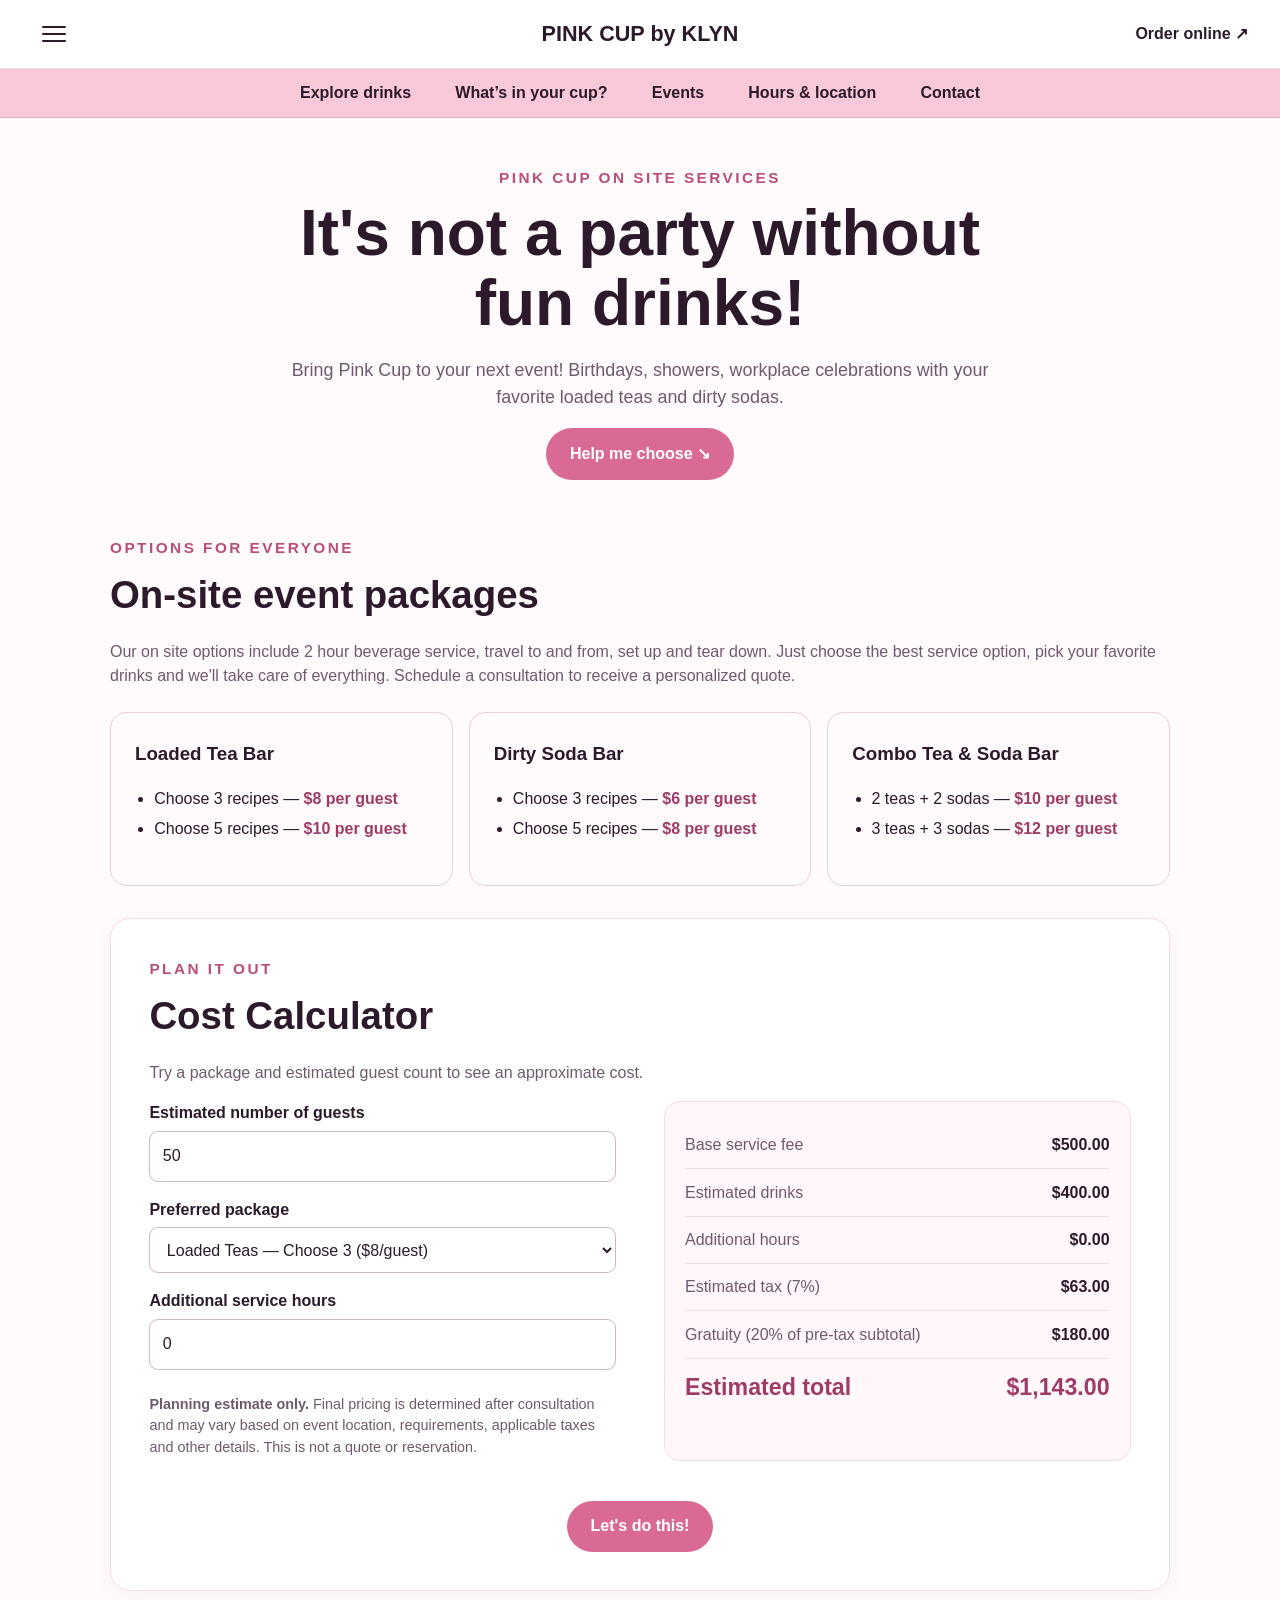
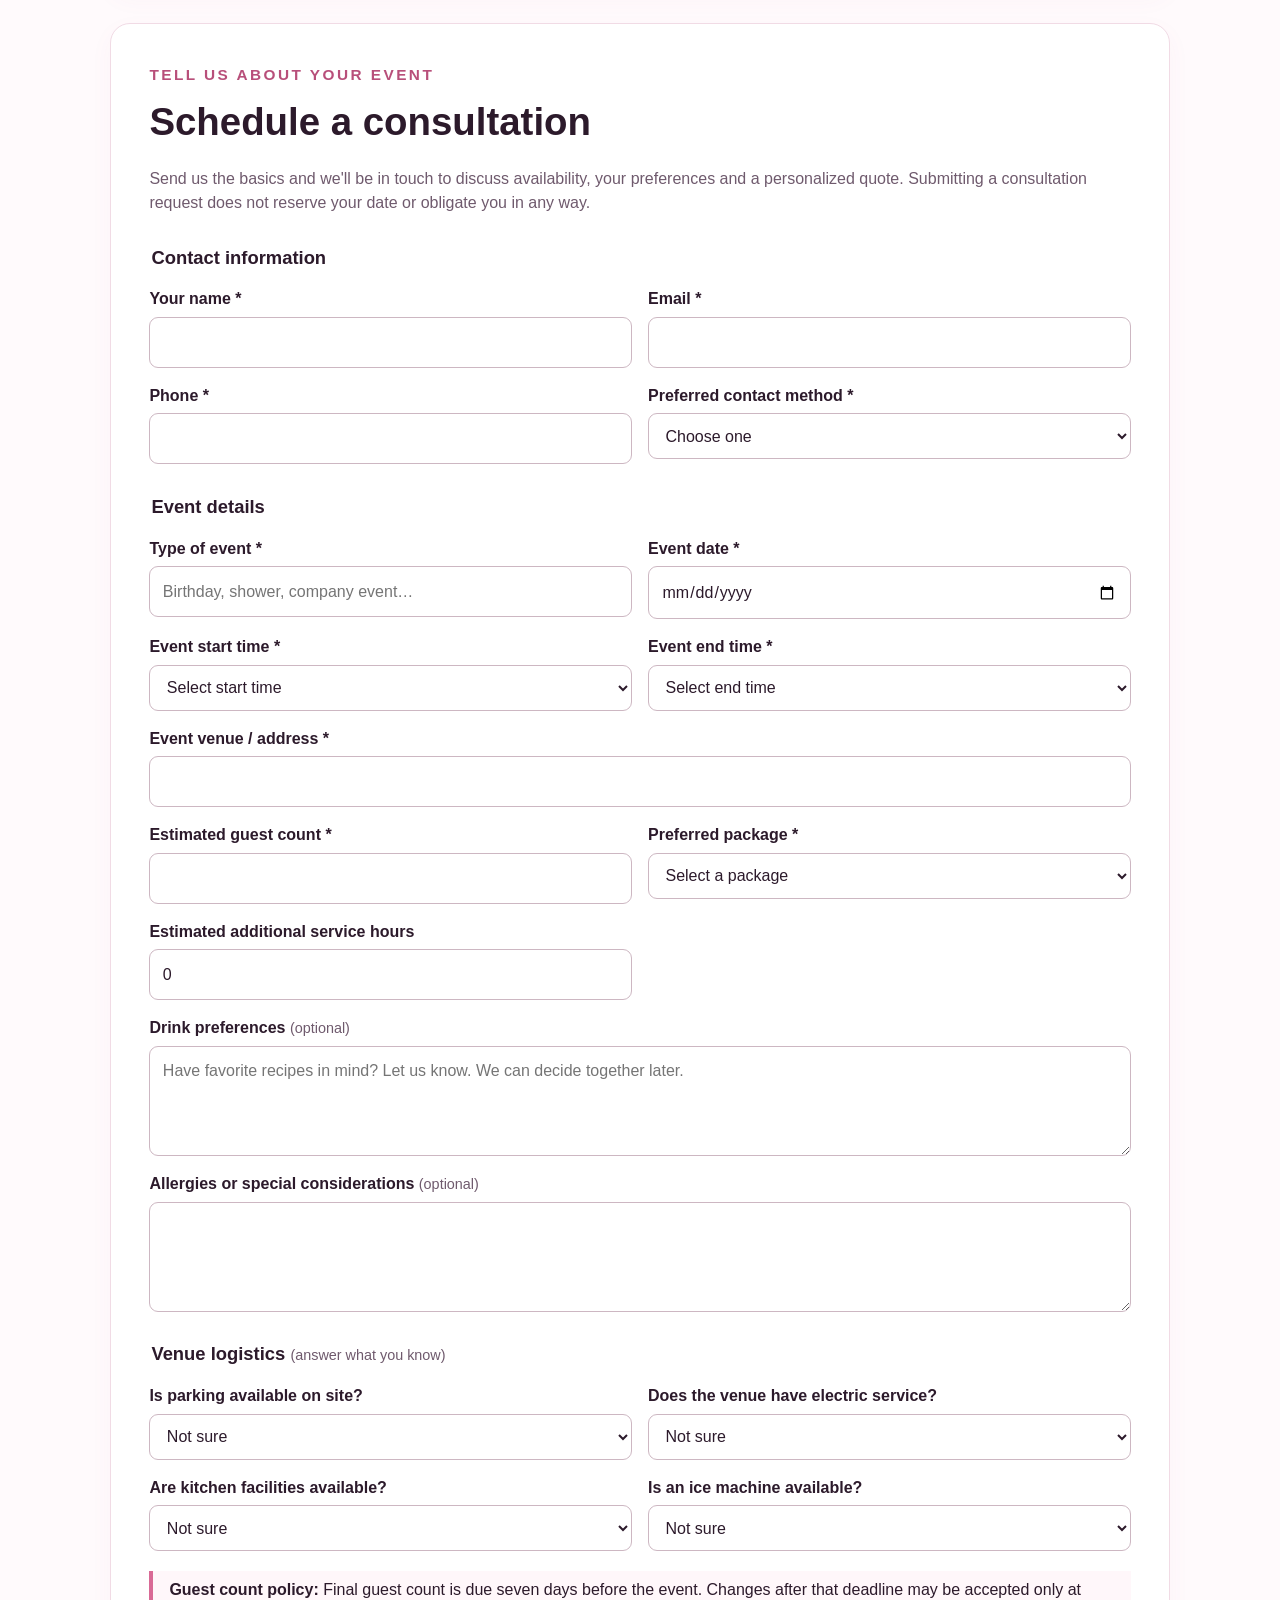
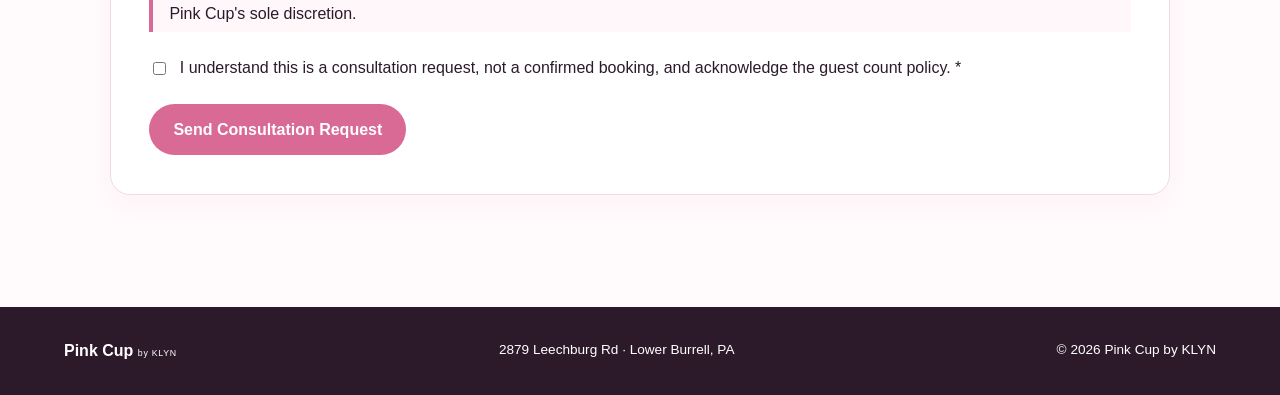
==== commit bb5d65ba: "adjust event start and end time dropdown" ====
--- a/events.html
+++ b/events.html
@@ -19,21 +19,7 @@
 <form id="event-request-form" action="https://formspree.io/f/xqpqpdgy" method="POST">
 <input type="hidden" name="subject" value="On Site Event Request"><input type="hidden" name="_subject" value="On Site Event Request"><input type="hidden" name="estimated_total" id="form-estimate"><input type="hidden" name="estimate_assumptions" value="$500 base + per-guest rate + $100 per additional hour; 7% estimated tax and 20% pre-tax gratuity">
 <fieldset class="events-fieldset"><legend>Contact information</legend><div class="events-grid"><div class="events-field"><label for="customer-name">Your name *</label><input id="customer-name" name="customer_name" autocomplete="name" required></div><div class="events-field"><label for="customer-email">Email *</label><input id="customer-email" name="email" type="email" autocomplete="email" required></div><div class="events-field"><label for="customer-phone">Phone *</label><input id="customer-phone" name="phone" type="tel" autocomplete="tel" required></div><div class="events-field"><label for="contact-method">Preferred contact method *</label><select id="contact-method" name="preferred_contact_method" required><option value="">Choose one</option><option value="Text">Text</option><option value="Email">Email</option><option value="Voice call">Voice call</option></select></div></div></fieldset>
-<fieldset class="events-fieldset"><legend>Event details</legend>
-    <div class="events-grid"><div class="events-field">
-        <label for="event-type">Type of event *</label>
-        <input id="event-type" name="event_type" placeholder="Birthday, shower, company event…" required></div>
-        <div class="events-field"><label for="event-date">Event date *</label>
-            <input id="event-date" name="event_date" type="date" required></div>
-            <div class="events-field"><label for="event-start">Event start time *</label>
-                <input id="event-start" name="event_start" type="time" required></div>
-                <div class="events-field"><label for="event-end">Event end time *</label>
-                    <input id="event-end" name="event_end" type="time" required></div>
-                    <div class="events-field events-field--wide">
-                        <label for="event-address">Event venue / address *</label>
-                        <input id="event-address" name="event_address" autocomplete="street-address" required></div>
-                        <div class="events-field"><label for="event-guests">Estimated guest count *</label>
-                            <input id="event-guests" name="estimated_guest_count" type="text" inputmode="numeric" pattern="[0-9]+" maxlength="5" required></div><div class="events-field"><label for="event-package">Preferred package *</label><select id="event-package" name="preferred_package" required><option value="">Select a package</option><option value="Help me choose">Help me choose</option><option value="Loaded Teas — Choose 3">Loaded Teas — Choose 3</option><option value="Loaded Teas — Choose 5">Loaded Teas — Choose 5</option><option value="Dirty Sodas — Choose 3">Dirty Sodas — Choose 3</option><option value="Dirty Sodas — Choose 5">Dirty Sodas — Choose 5</option><option value="Teas & Sodas — 2 + 2">Teas &amp; Sodas — 2 + 2</option><option value="Teas & Sodas — 3 + 3">Teas &amp; Sodas — 3 + 3</option></select></div><div class="events-field"><label for="event-hours">Estimated additional service hours</label><input id="event-hours" name="additional_hours" type="number" min="0" max="24" step="0.5" value="0"></div><div class="events-field events-field--wide"><label for="event-drinks">Drink preferences <span class="events-optional">(optional)</span></label><textarea id="event-drinks" name="drink_preferences" placeholder="Have favorite recipes in mind? Let us know. We can decide together later."></textarea></div><div class="events-field events-field--wide"><label for="event-allergies">Allergies or special considerations <span class="events-optional">(optional)</span></label><textarea id="event-allergies" name="allergies_and_considerations"></textarea></div></div></fieldset>
+<fieldset class="events-fieldset"><legend>Event details</legend><div class="events-grid"><div class="events-field"><label for="event-type">Type of event *</label><input id="event-type" name="event_type" placeholder="Birthday, shower, company event…" required></div><div class="events-field"><label for="event-date">Event date *</label><input id="event-date" name="event_date" type="date" required></div><div class="events-field"><label for="event-start">Event start time *</label><select id="event-start" name="event_start" required><option value="">Select start time</option></select></div><div class="events-field"><label for="event-end">Event end time *</label><select id="event-end" name="event_end" required><option value="">Select end time</option></select></div><div class="events-field events-field--wide"><label for="event-address">Event venue / address *</label><input id="event-address" name="event_address" autocomplete="street-address" required></div><div class="events-field"><label for="event-guests">Estimated guest count *</label><input id="event-guests" name="estimated_guest_count" type="text" inputmode="numeric" pattern="[0-9]+" maxlength="5" required></div><div class="events-field"><label for="event-package">Preferred package *</label><select id="event-package" name="preferred_package" required><option value="">Select a package</option><option value="Help me choose">Help me choose</option><option value="Loaded Teas — Choose 3">Loaded Teas — Choose 3</option><option value="Loaded Teas — Choose 5">Loaded Teas — Choose 5</option><option value="Dirty Sodas — Choose 3">Dirty Sodas — Choose 3</option><option value="Dirty Sodas — Choose 5">Dirty Sodas — Choose 5</option><option value="Teas & Sodas — 2 + 2">Teas &amp; Sodas — 2 + 2</option><option value="Teas & Sodas — 3 + 3">Teas &amp; Sodas — 3 + 3</option></select></div><div class="events-field"><label for="event-hours">Estimated additional service hours</label><input id="event-hours" name="additional_hours" type="number" min="0" max="24" step="0.5" value="0"></div><div class="events-field events-field--wide"><label for="event-drinks">Drink preferences <span class="events-optional">(optional)</span></label><textarea id="event-drinks" name="drink_preferences" placeholder="Have favorite recipes in mind? Let us know. We can decide together later."></textarea></div><div class="events-field events-field--wide"><label for="event-allergies">Allergies or special considerations <span class="events-optional">(optional)</span></label><textarea id="event-allergies" name="allergies_and_considerations"></textarea></div></div></fieldset>
 <fieldset class="events-fieldset"><legend>Venue logistics <span class="events-optional">(answer what you know)</span></legend><div class="events-grid"><div class="events-field"><label for="venue-parking">Is parking available on site?</label><select id="venue-parking" name="parking_available"><option value="">Not sure</option><option>Yes</option><option>No</option></select></div><div class="events-field"><label for="venue-electric">Does the venue have electric service?</label><select id="venue-electric" name="electric_service"><option value="">Not sure</option><option>Yes</option><option>No</option></select></div><div class="events-field"><label for="venue-kitchen">Are kitchen facilities available?</label><select id="venue-kitchen" name="kitchen_available"><option value="">Not sure</option><option>Yes</option><option>No</option></select></div><div class="events-field"><label for="venue-ice">Is an ice machine available?</label><select id="venue-ice" name="ice_machine_available"><option value="">Not sure</option><option>Yes</option><option>No</option></select></div></div></fieldset>
 <div class="events-policy"><strong>Guest count policy:</strong> Final guest count is due seven days before the event. Changes after that deadline may be accepted only at Pink Cup's sole discretion.</div><label class="events-consent"><input type="checkbox" name="acknowledge_policy" value="Yes" required><span>I understand this is a consultation request, not a confirmed booking, and acknowledge the guest count policy. *</span></label><div class="events-actions"><button class="launch-btn events-cta" id="submit-event" type="submit">Send Consultation Request</button></div><div class="events-message" id="form-message" role="status" aria-live="polite" hidden></div></form></section></main>
 <footer class="launch-footer"><strong>Pink Cup <small>by KLYN</small></strong><span>2879 Leechburg Rd · Lower Burrell, PA</span><span>© 2026 Pink Cup by KLYN</span></footer>
@@ -42,8 +28,8 @@
 const map={tea3:"Loaded Teas — Choose 3",tea5:"Loaded Teas — Choose 5",soda3:"Dirty Sodas — Choose 3",soda5:"Dirty Sodas — Choose 5",combo2:"Teas & Sodas — 2 + 2",combo3:"Teas & Sodas — 3 + 3",help:"Help me choose"};
 const $=id=>document.getElementById(id);
 const money=n=>new Intl.NumberFormat("en-US",{style:"currency",currency:"USD"}).format(n);
-const form=$("event-request-form");
-const today=new Date();
+const form=$("event-request-form");["event-start","event-end"].forEach(id=>{
+const select=$(id);for(let hour=0;hour<24;hour++){for(const minute of [0,30]){const value=`${String(hour).padStart(2,"0")}:${String(minute).padStart(2,"0")}`;const displayHour=hour%12||12;const label=`${displayHour}:${String(minute).padStart(2,"0")} ${hour<12?"AM":"PM"}`;select.add(new Option(label,value))}}});const today=new Date();
 const localDate=[today.getFullYear(),String(today.getMonth()+1).padStart(2,"0"),String(today.getDate()).padStart(2,"0")].join("-");$("event-date").min=localDate;
 function calculate(){
     const guestText=$("calc-guests").value.trim(),guests=Number(guestText),hours=Number($("calc-hours").value),valid=/^[0-9]+$/.test(guestText)&&Number.isInteger(guests)&&guests>=1&&guests<=10000&&Number.isFinite(hours)&&hours>=0&&hours<=24&&Number.isInteger(hours);$("calc-error").textContent=$("calc-package").value==="help"?"Choose a package to calculate an estimate, or select Help me choose in the request form.":"Please enter a guest count between 1 and 10,000 and additional hours between 0 and 24.";$("calc-error").hidden=valid;$("plan-event").disabled=!valid;if(!valid){$("calc-total").textContent="—";return null}if($("calc-package").value==="help"){$("calc-drinks").textContent="To be determined";$("calc-extra").textContent=money(hours*100);$("calc-tax").textContent="—";$("calc-tip").textContent="—";$("calc-total").textContent="After consultation";
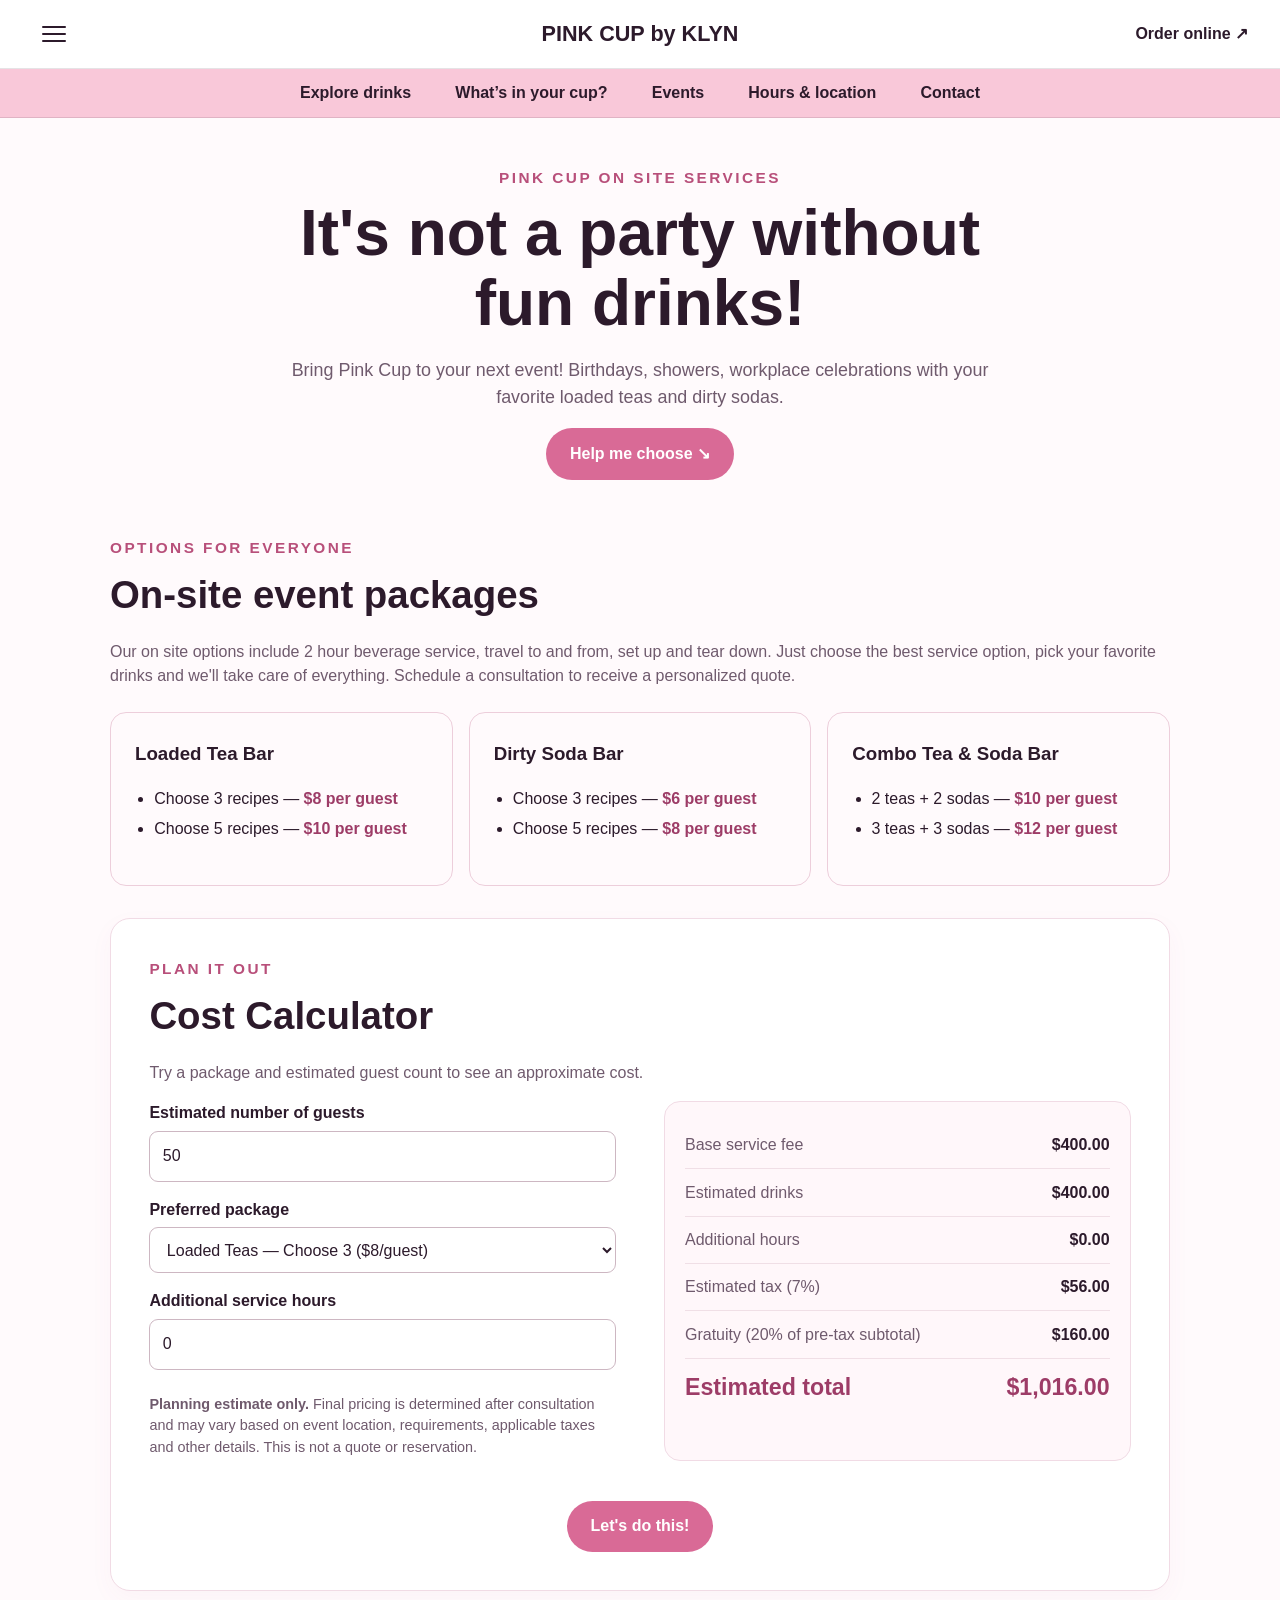
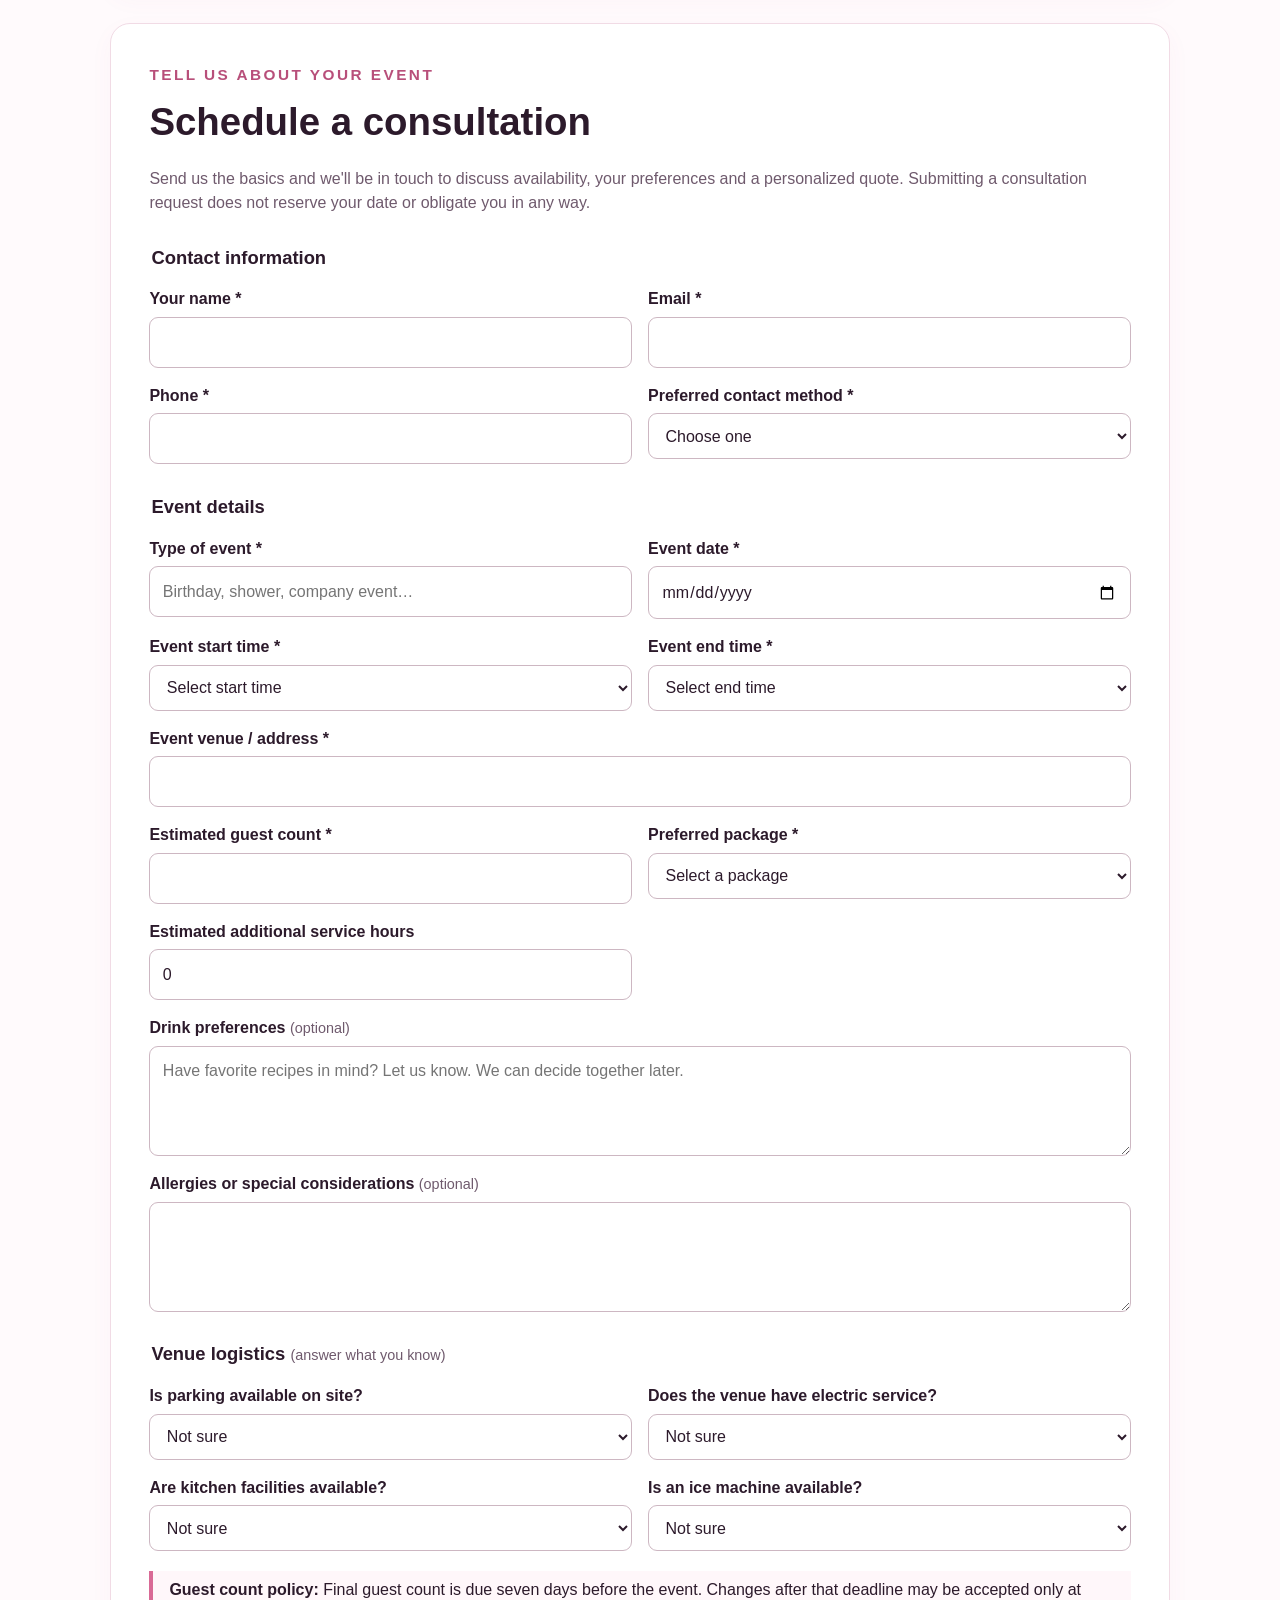
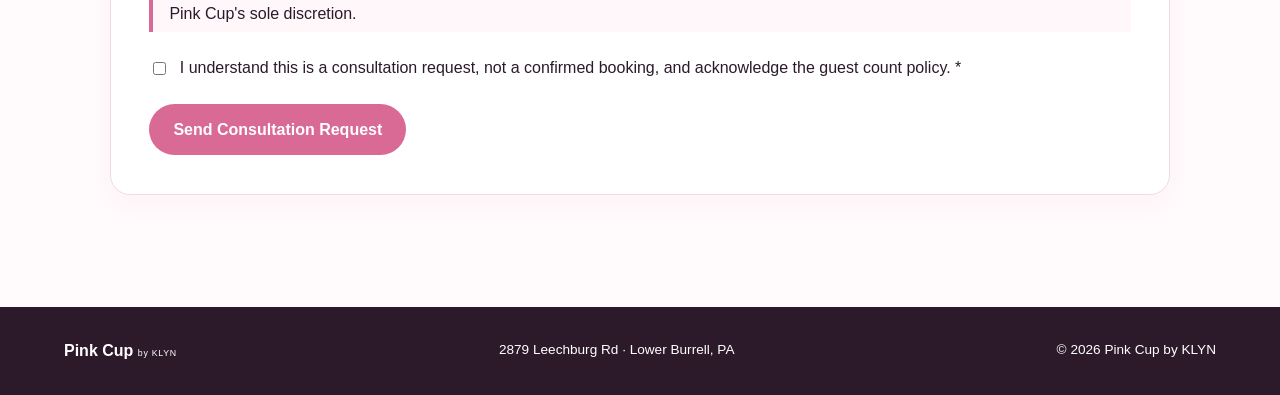
==== commit db730633: "adjust base event service fee to $400" ====
--- a/events.html
+++ b/events.html
@@ -14,10 +14,10 @@
 <article class="events-package"><h3>Combo Tea &amp; Soda Bar</h3><ul><li>2 teas + 2 sodas — <strong>$10 per guest</strong></li><li>3 teas + 3 sodas — <strong>$12 per guest</strong></li></ul></article></div></section>
 <section class="events-panel" id="estimate" aria-labelledby="estimate-heading"><span class="eyebrow">PLAN IT OUT</span><h2 id="estimate-heading">Cost Calculator</h2><p>Try a package and estimated guest count to see an approximate cost.</p><div class="events-calculator-layout"><div class="events-calculator-inputs"><div class="events-grid"><div class="events-field"><label for="calc-guests">Estimated number of guests</label>
     <input id="calc-guests" type="text" inputmode="numeric" pattern="[0-9]+" maxlength="5" value="50" autocomplete="off" required></div><div class="events-field"><label for="calc-package">Preferred package</label><select id="calc-package"><option value="tea3">Loaded Teas — Choose 3 ($8/guest)</option><option value="tea5">Loaded Teas — Choose 5 ($10/guest)</option><option value="soda3">Dirty Sodas — Choose 3 ($6/guest)</option><option value="soda5">Dirty Sodas — Choose 5 ($8/guest)</option><option value="combo2">2 Teas + 2 Sodas ($10/guest)</option><option value="combo3">3 Teas + 3 Sodas ($12/guest)</option></select></div>
-    <div class="events-field"><label for="calc-hours">Additional service hours</label><input id="calc-hours" type="number" min="0" max="24" step="1" value="0"></div></div><p class="events-note"><strong>Planning estimate only.</strong> Final pricing is determined after consultation and may vary based on event location, requirements, applicable taxes and other details. This is not a quote or reservation.</p></div><div class="events-calculator-results"><dl class="events-breakdown"><div><dt>Base service fee</dt><dd>$500.00</dd></div><div><dt>Estimated drinks</dt><dd id="calc-drinks">$400.00</dd></div><div><dt>Additional hours</dt><dd id="calc-extra">$0.00</dd></div><div><dt>Estimated tax (7%)</dt><dd id="calc-tax">$63.00</dd></div><div><dt>Gratuity (20% of pre-tax subtotal)</dt><dd id="calc-tip">$180.00</dd></div><div class="events-total"><dt>Estimated total</dt><dd id="calc-total" aria-live="polite">$1,143.00</dd></div></dl><p id="calc-error" role="status" hidden>Please enter a guest count between 1 and 10,000 and additional hours between 0 and 24.</p></div></div><div class="events-calculator-action"><button type="button" id="plan-event" class="launch-btn events-cta">Let's do this!</button></div></section>
+    <div class="events-field"><label for="calc-hours">Additional service hours</label><input id="calc-hours" type="number" min="0" max="24" step="1" value="0"></div></div><p class="events-note"><strong>Planning estimate only.</strong> Final pricing is determined after consultation and may vary based on event location, requirements, applicable taxes and other details. This is not a quote or reservation.</p></div><div class="events-calculator-results"><dl class="events-breakdown"><div><dt>Base service fee</dt><dd>$400.00</dd></div><div><dt>Estimated drinks</dt><dd id="calc-drinks">$400.00</dd></div><div><dt>Additional hours</dt><dd id="calc-extra">$0.00</dd></div><div><dt>Estimated tax (7%)</dt><dd id="calc-tax">$63.00</dd></div><div><dt>Gratuity (20% of pre-tax subtotal)</dt><dd id="calc-tip">$180.00</dd></div><div class="events-total"><dt>Estimated total</dt><dd id="calc-total" aria-live="polite">$1,143.00</dd></div></dl><p id="calc-error" role="status" hidden>Please enter a guest count between 1 and 10,000 and additional hours between 0 and 24.</p></div></div><div class="events-calculator-action"><button type="button" id="plan-event" class="launch-btn events-cta">Let's do this!</button></div></section>
 <section class="events-panel" id="consultation" aria-labelledby="consult-heading"><span class="eyebrow">TELL US ABOUT YOUR EVENT</span><h2 id="consult-heading">Schedule a consultation</h2><p>Send us the basics and we'll be in touch to discuss availability, your preferences and a personalized quote. Submitting a consultation request does not reserve your date or obligate you in any way.</p>
 <form id="event-request-form" action="https://formspree.io/f/xqpqpdgy" method="POST">
-<input type="hidden" name="subject" value="On Site Event Request"><input type="hidden" name="_subject" value="On Site Event Request"><input type="hidden" name="estimated_total" id="form-estimate"><input type="hidden" name="estimate_assumptions" value="$500 base + per-guest rate + $100 per additional hour; 7% estimated tax and 20% pre-tax gratuity">
+<input type="hidden" name="subject" value="On Site Event Request"><input type="hidden" name="_subject" value="On Site Event Request"><input type="hidden" name="estimated_total" id="form-estimate"><input type="hidden" name="estimate_assumptions" value="$400 base + per-guest rate + $100 per additional hour; 7% estimated tax and 20% pre-tax gratuity">
 <fieldset class="events-fieldset"><legend>Contact information</legend><div class="events-grid"><div class="events-field"><label for="customer-name">Your name *</label><input id="customer-name" name="customer_name" autocomplete="name" required></div><div class="events-field"><label for="customer-email">Email *</label><input id="customer-email" name="email" type="email" autocomplete="email" required></div><div class="events-field"><label for="customer-phone">Phone *</label><input id="customer-phone" name="phone" type="tel" autocomplete="tel" required></div><div class="events-field"><label for="contact-method">Preferred contact method *</label><select id="contact-method" name="preferred_contact_method" required><option value="">Choose one</option><option value="Text">Text</option><option value="Email">Email</option><option value="Voice call">Voice call</option></select></div></div></fieldset>
 <fieldset class="events-fieldset"><legend>Event details</legend><div class="events-grid"><div class="events-field"><label for="event-type">Type of event *</label><input id="event-type" name="event_type" placeholder="Birthday, shower, company event…" required></div><div class="events-field"><label for="event-date">Event date *</label><input id="event-date" name="event_date" type="date" required></div><div class="events-field"><label for="event-start">Event start time *</label><select id="event-start" name="event_start" required><option value="">Select start time</option></select></div><div class="events-field"><label for="event-end">Event end time *</label><select id="event-end" name="event_end" required><option value="">Select end time</option></select></div><div class="events-field events-field--wide"><label for="event-address">Event venue / address *</label><input id="event-address" name="event_address" autocomplete="street-address" required></div><div class="events-field"><label for="event-guests">Estimated guest count *</label><input id="event-guests" name="estimated_guest_count" type="text" inputmode="numeric" pattern="[0-9]+" maxlength="5" required></div><div class="events-field"><label for="event-package">Preferred package *</label><select id="event-package" name="preferred_package" required><option value="">Select a package</option><option value="Help me choose">Help me choose</option><option value="Loaded Teas — Choose 3">Loaded Teas — Choose 3</option><option value="Loaded Teas — Choose 5">Loaded Teas — Choose 5</option><option value="Dirty Sodas — Choose 3">Dirty Sodas — Choose 3</option><option value="Dirty Sodas — Choose 5">Dirty Sodas — Choose 5</option><option value="Teas & Sodas — 2 + 2">Teas &amp; Sodas — 2 + 2</option><option value="Teas & Sodas — 3 + 3">Teas &amp; Sodas — 3 + 3</option></select></div><div class="events-field"><label for="event-hours">Estimated additional service hours</label><input id="event-hours" name="additional_hours" type="number" min="0" max="24" step="0.5" value="0"></div><div class="events-field events-field--wide"><label for="event-drinks">Drink preferences <span class="events-optional">(optional)</span></label><textarea id="event-drinks" name="drink_preferences" placeholder="Have favorite recipes in mind? Let us know. We can decide together later."></textarea></div><div class="events-field events-field--wide"><label for="event-allergies">Allergies or special considerations <span class="events-optional">(optional)</span></label><textarea id="event-allergies" name="allergies_and_considerations"></textarea></div></div></fieldset>
 <fieldset class="events-fieldset"><legend>Venue logistics <span class="events-optional">(answer what you know)</span></legend><div class="events-grid"><div class="events-field"><label for="venue-parking">Is parking available on site?</label><select id="venue-parking" name="parking_available"><option value="">Not sure</option><option>Yes</option><option>No</option></select></div><div class="events-field"><label for="venue-electric">Does the venue have electric service?</label><select id="venue-electric" name="electric_service"><option value="">Not sure</option><option>Yes</option><option>No</option></select></div><div class="events-field"><label for="venue-kitchen">Are kitchen facilities available?</label><select id="venue-kitchen" name="kitchen_available"><option value="">Not sure</option><option>Yes</option><option>No</option></select></div><div class="events-field"><label for="venue-ice">Is an ice machine available?</label><select id="venue-ice" name="ice_machine_available"><option value="">Not sure</option><option>Yes</option><option>No</option></select></div></div></fieldset>
@@ -34,7 +34,7 @@
 function calculate(){
     const guestText=$("calc-guests").value.trim(),guests=Number(guestText),hours=Number($("calc-hours").value),valid=/^[0-9]+$/.test(guestText)&&Number.isInteger(guests)&&guests>=1&&guests<=10000&&Number.isFinite(hours)&&hours>=0&&hours<=24&&Number.isInteger(hours);$("calc-error").textContent=$("calc-package").value==="help"?"Choose a package to calculate an estimate, or select Help me choose in the request form.":"Please enter a guest count between 1 and 10,000 and additional hours between 0 and 24.";$("calc-error").hidden=valid;$("plan-event").disabled=!valid;if(!valid){$("calc-total").textContent="—";return null}if($("calc-package").value==="help"){$("calc-drinks").textContent="To be determined";$("calc-extra").textContent=money(hours*100);$("calc-tax").textContent="—";$("calc-tip").textContent="—";$("calc-total").textContent="After consultation";
     return {guests,hours,total:null,package:"Help me choose"}}
-    const drinks=guests*rates[$("calc-package").value],extra=hours*100,subtotal=500+drinks+extra,tax=subtotal*.07,tip=subtotal*.2,total=subtotal+tax+tip;$("calc-drinks").textContent=money(drinks);$("calc-extra").textContent=money(extra);$("calc-tax").textContent=money(tax);$("calc-tip").textContent=money(tip);$("calc-total").textContent=money(total);return {guests,hours,total,package:map[$("calc-package").value]}}
+    const drinks=guests*rates[$("calc-package").value],extra=hours*100,subtotal=400+drinks+extra,tax=subtotal*.07,tip=subtotal*.2,total=subtotal+tax+tip;$("calc-drinks").textContent=money(drinks);$("calc-extra").textContent=money(extra);$("calc-tax").textContent=money(tax);$("calc-tip").textContent=money(tip);$("calc-total").textContent=money(total);return {guests,hours,total,package:map[$("calc-package").value]}}
 ["calc-guests","calc-package","calc-hours"].forEach(id=>$(id).addEventListener("input",calculate));calculate();$("plan-event").addEventListener("click",()=>{const c=calculate();if(!c)return;$("event-guests").value=c.guests;$("event-package").value=c.package;$("event-hours").value=c.hours;$("form-estimate").value=c.total===null?"To be determined after consultation":money(c.total);$("consultation").scrollIntoView({behavior:"smooth",block:"start"});$("customer-name").focus({preventScroll:true})});
 $("event-guests").addEventListener("input",()=>{$("event-guests").setCustomValidity("")});form.addEventListener("submit",async e=>{e.preventDefault();if(!form.reportValidity())return;
     const guestCount=Number($("event-guests").value);if(!Number.isInteger(guestCount)||guestCount<1||guestCount>10000){$("event-guests").setCustomValidity("Enter a guest count between 1 and 10,000.");form.reportValidity();return;}$("event-guests").setCustomValidity("");
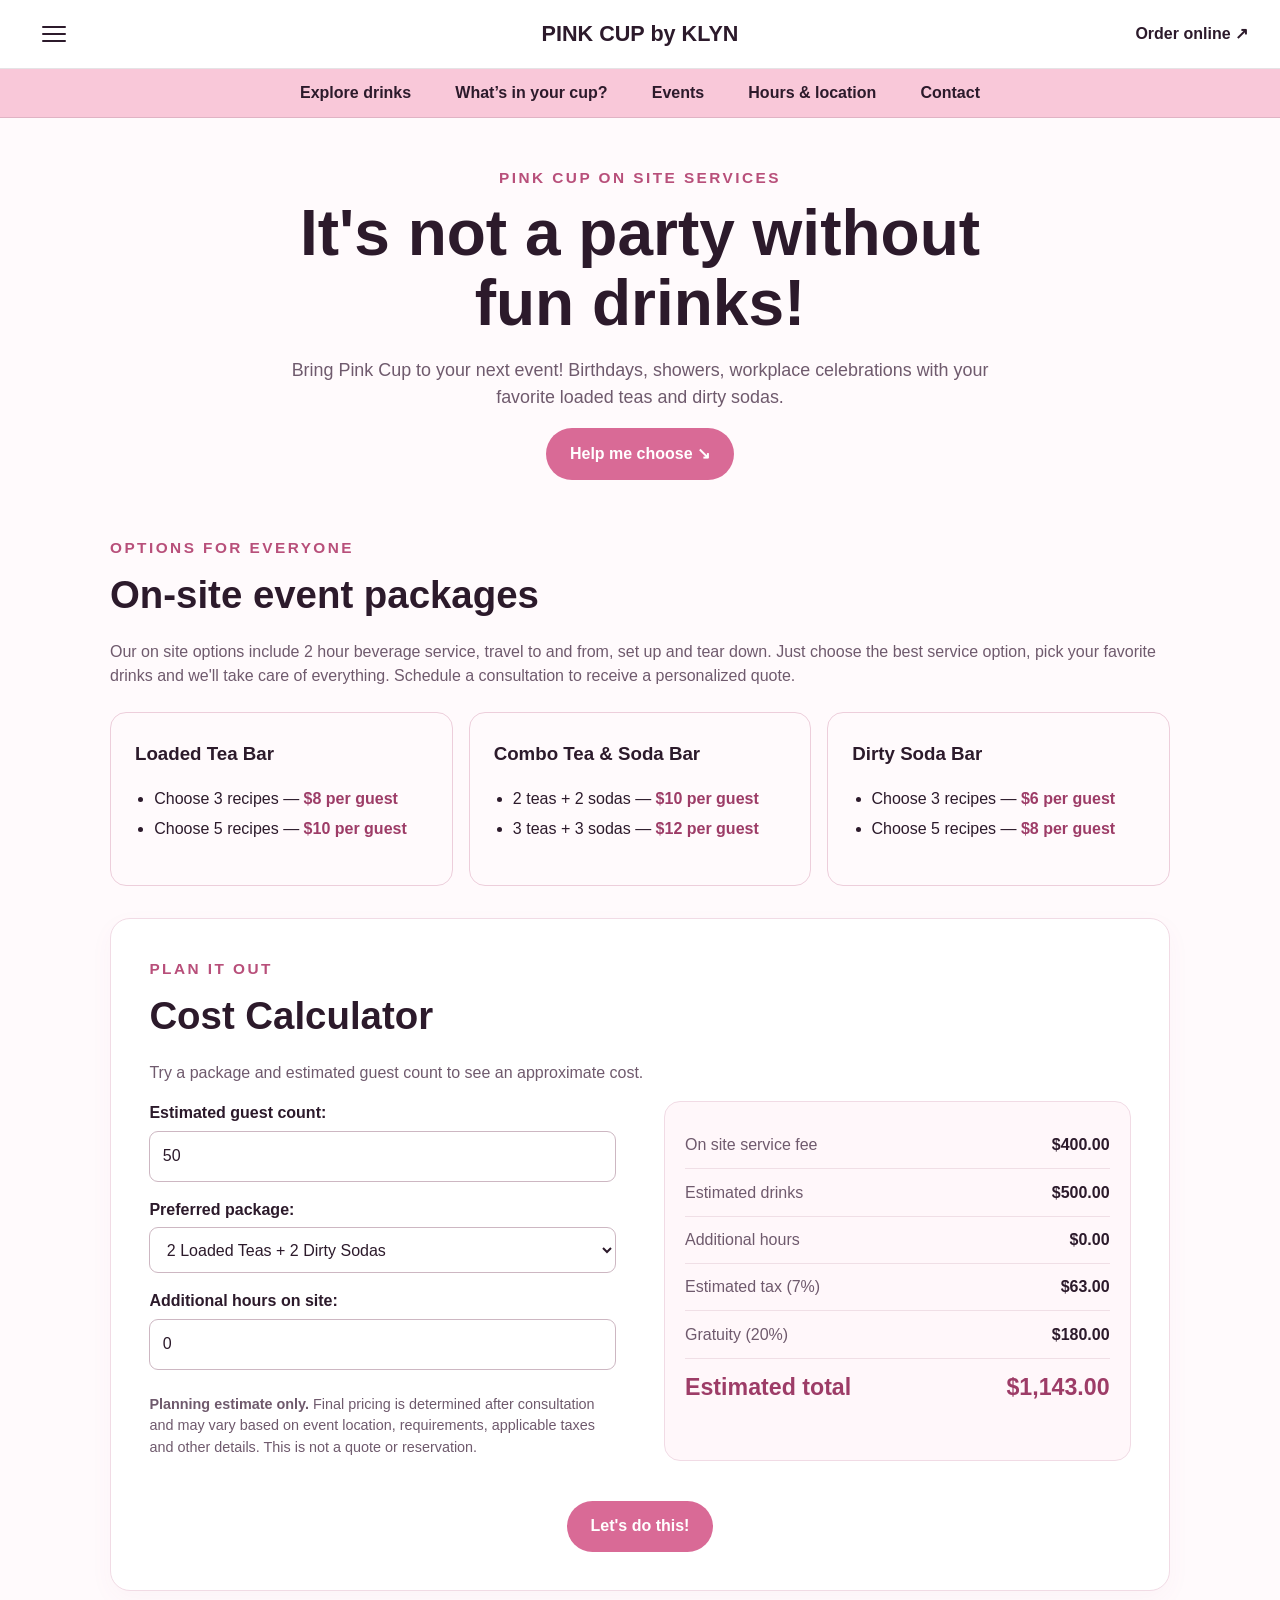
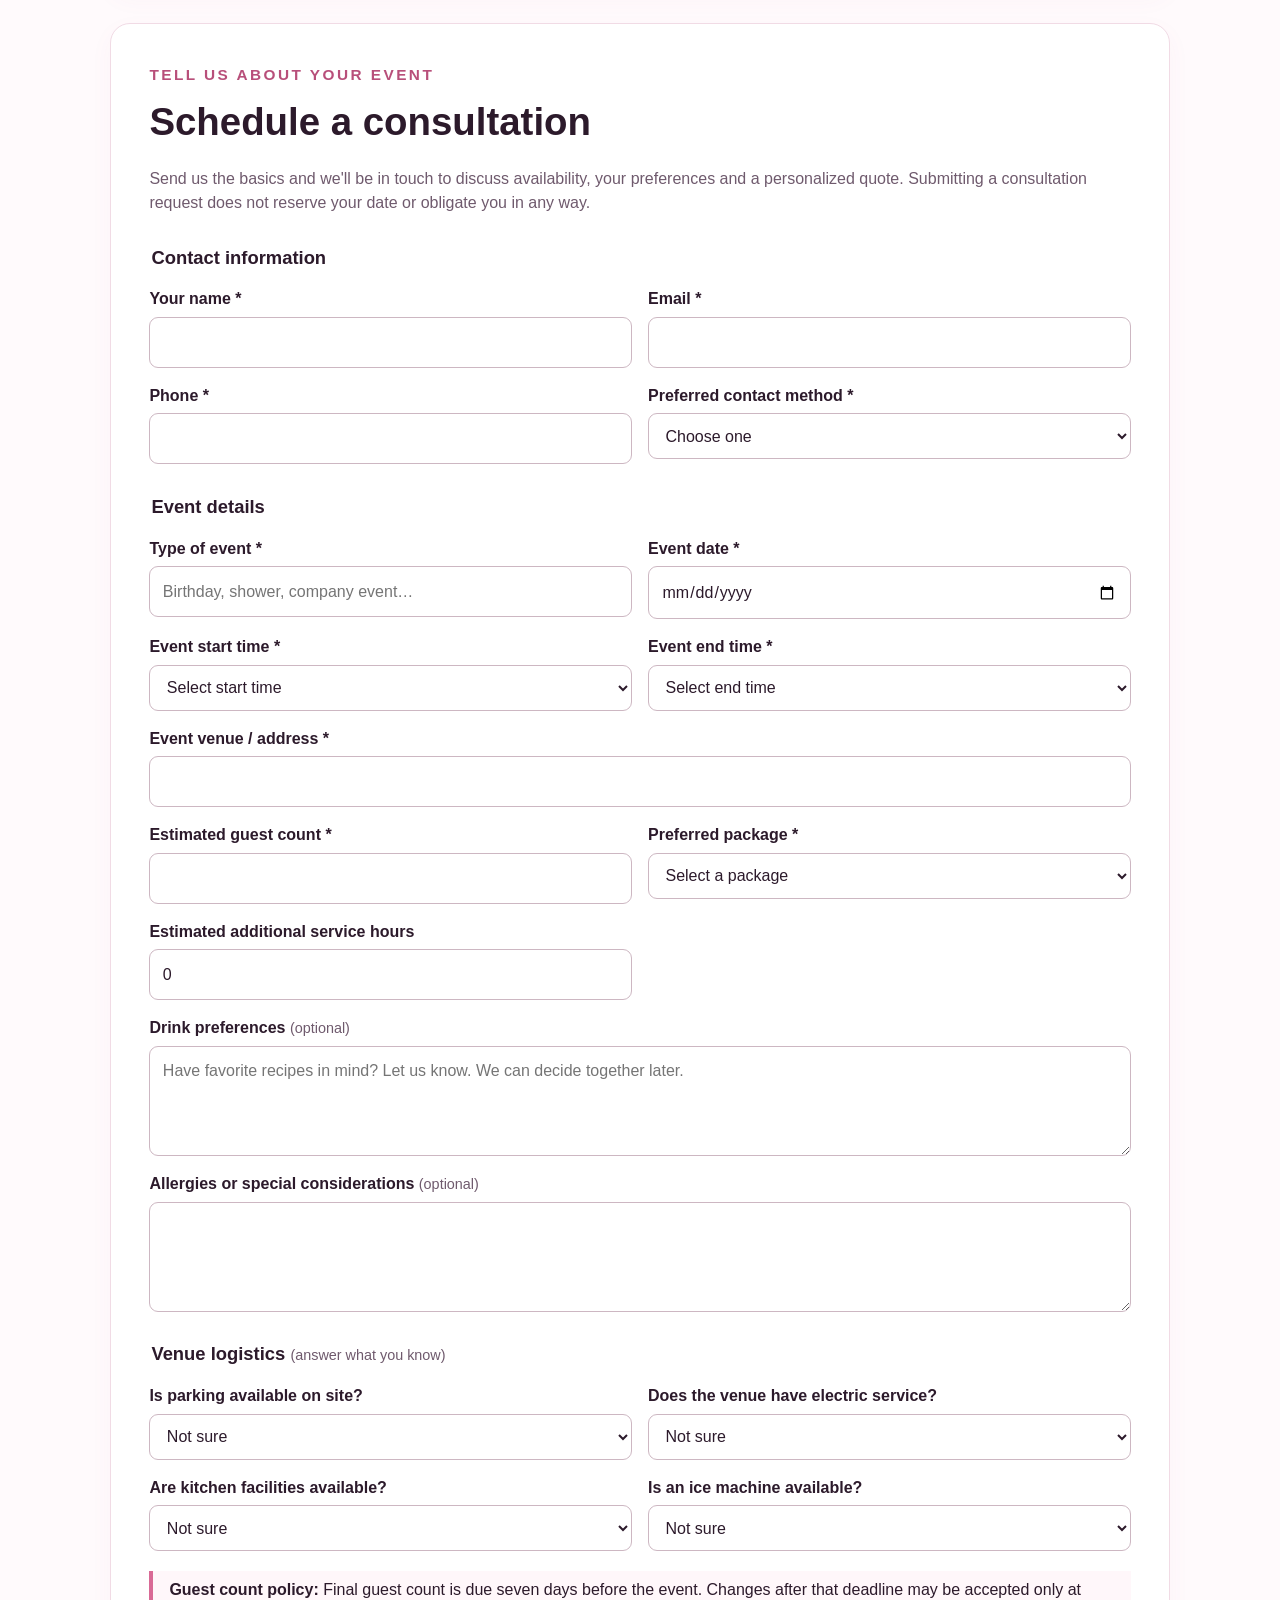
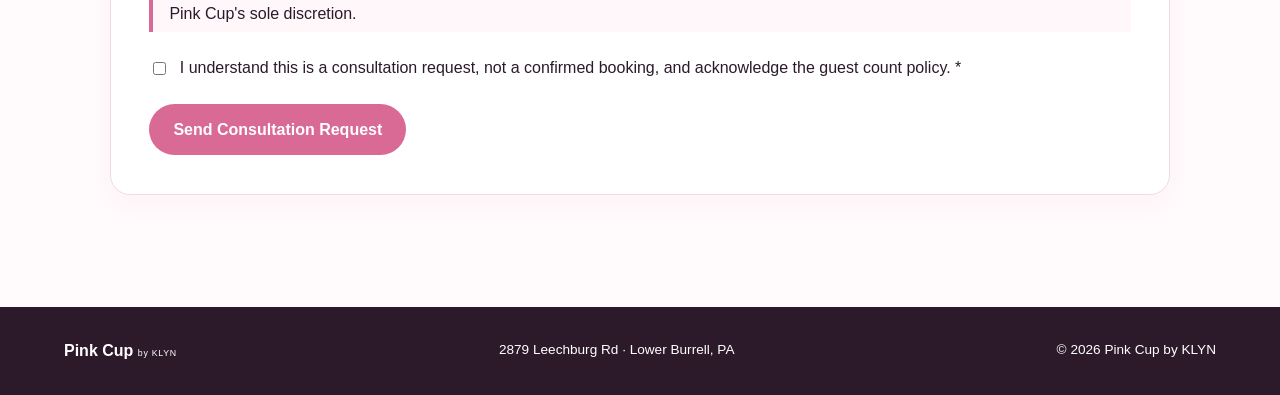
==== commit 11d3b563: "updates to cost calculator" ====
--- a/events.html
+++ b/events.html
@@ -10,14 +10,23 @@
 Schedule a consultation to receive a personalized quote.
 </p></div><div class="events-packages">
 <article class="events-package"><h3>Loaded Tea Bar</h3><ul><li>Choose 3 recipes — <strong>$8 per guest</strong></li><li>Choose 5 recipes — <strong>$10 per guest</strong></li></ul></article>
+<article class="events-package"><h3>Combo Tea &amp; Soda Bar</h3><ul><li>2 teas + 2 sodas — <strong>$10 per guest</strong></li><li>3 teas + 3 sodas — <strong>$12 per guest</strong></li></ul></article>
 <article class="events-package"><h3>Dirty Soda Bar</h3><ul><li>Choose 3 recipes — <strong>$6 per guest</strong></li><li>Choose 5 recipes — <strong>$8 per guest</strong></li></ul></article>
-<article class="events-package"><h3>Combo Tea &amp; Soda Bar</h3><ul><li>2 teas + 2 sodas — <strong>$10 per guest</strong></li><li>3 teas + 3 sodas — <strong>$12 per guest</strong></li></ul></article></div></section>
-<section class="events-panel" id="estimate" aria-labelledby="estimate-heading"><span class="eyebrow">PLAN IT OUT</span><h2 id="estimate-heading">Cost Calculator</h2><p>Try a package and estimated guest count to see an approximate cost.</p><div class="events-calculator-layout"><div class="events-calculator-inputs"><div class="events-grid"><div class="events-field"><label for="calc-guests">Estimated number of guests</label>
-    <input id="calc-guests" type="text" inputmode="numeric" pattern="[0-9]+" maxlength="5" value="50" autocomplete="off" required></div><div class="events-field"><label for="calc-package">Preferred package</label><select id="calc-package"><option value="tea3">Loaded Teas — Choose 3 ($8/guest)</option><option value="tea5">Loaded Teas — Choose 5 ($10/guest)</option><option value="soda3">Dirty Sodas — Choose 3 ($6/guest)</option><option value="soda5">Dirty Sodas — Choose 5 ($8/guest)</option><option value="combo2">2 Teas + 2 Sodas ($10/guest)</option><option value="combo3">3 Teas + 3 Sodas ($12/guest)</option></select></div>
-    <div class="events-field"><label for="calc-hours">Additional service hours</label><input id="calc-hours" type="number" min="0" max="24" step="1" value="0"></div></div><p class="events-note"><strong>Planning estimate only.</strong> Final pricing is determined after consultation and may vary based on event location, requirements, applicable taxes and other details. This is not a quote or reservation.</p></div><div class="events-calculator-results"><dl class="events-breakdown"><div><dt>Base service fee</dt><dd>$400.00</dd></div><div><dt>Estimated drinks</dt><dd id="calc-drinks">$400.00</dd></div><div><dt>Additional hours</dt><dd id="calc-extra">$0.00</dd></div><div><dt>Estimated tax (7%)</dt><dd id="calc-tax">$63.00</dd></div><div><dt>Gratuity (20% of pre-tax subtotal)</dt><dd id="calc-tip">$180.00</dd></div><div class="events-total"><dt>Estimated total</dt><dd id="calc-total" aria-live="polite">$1,143.00</dd></div></dl><p id="calc-error" role="status" hidden>Please enter a guest count between 1 and 10,000 and additional hours between 0 and 24.</p></div></div><div class="events-calculator-action"><button type="button" id="plan-event" class="launch-btn events-cta">Let's do this!</button></div></section>
+</div></section>
+<section class="events-panel" id="estimate" aria-labelledby="estimate-heading"><span class="eyebrow">PLAN IT OUT</span><h2 id="estimate-heading">Cost Calculator</h2><p>Try a package and estimated guest count to see an approximate cost.</p><div class="events-calculator-layout"><div class="events-calculator-inputs"><div class="events-grid"><div class="events-field"><label for="calc-guests">Estimated guest count:</label>
+    <input id="calc-guests" type="text" inputmode="numeric" pattern="[0-9]+" maxlength="5" value="50" autocomplete="off" required></div>
+    <div class="events-field"><label for="calc-package">Preferred package:</label><select id="calc-package">
+        <option value="combo2">2 Loaded Teas + 2 Dirty Sodas</option>
+        <option value="combo3">3 Loaded Teas + 3 Dirty Sodas</option>
+        <option value="tea3">Loaded Teas — 3 Options</option>
+        <option value="tea5">Loaded Teas — 5 Options</option>
+        <option value="soda3">Dirty Sodas — 3 Options</option>
+        <option value="soda5">Dirty Sodas — 5 Options</option>
+    </select></div>
+    <div class="events-field"><label for="calc-hours">Additional hours on site:</label><input id="calc-hours" type="number" min="0" max="12" step="1" value="0"></div></div><p class="events-note"><strong>Planning estimate only.</strong> Final pricing is determined after consultation and may vary based on event location, requirements, applicable taxes and other details. This is not a quote or reservation.</p></div><div class="events-calculator-results"><dl class="events-breakdown"><div><dt>On site service fee</dt><dd>$400.00</dd></div><div><dt>Estimated drinks</dt><dd id="calc-drinks">$400.00</dd></div><div><dt>Additional hours</dt><dd id="calc-extra">$0.00</dd></div><div><dt>Estimated tax (7%)</dt><dd id="calc-tax">$63.00</dd></div><div><dt>Gratuity (20%)</dt><dd id="calc-tip">$180.00</dd></div><div class="events-total"><dt>Estimated total</dt><dd id="calc-total" aria-live="polite">$1,143.00</dd></div></dl><p id="calc-error" role="status" hidden>Please enter a guest count between 1 and 10,000 and additional hours between 0 and 24.</p></div></div><div class="events-calculator-action"><button type="button" id="plan-event" class="launch-btn events-cta">Let's do this!</button></div></section>
 <section class="events-panel" id="consultation" aria-labelledby="consult-heading"><span class="eyebrow">TELL US ABOUT YOUR EVENT</span><h2 id="consult-heading">Schedule a consultation</h2><p>Send us the basics and we'll be in touch to discuss availability, your preferences and a personalized quote. Submitting a consultation request does not reserve your date or obligate you in any way.</p>
 <form id="event-request-form" action="https://formspree.io/f/xqpqpdgy" method="POST">
-<input type="hidden" name="subject" value="On Site Event Request"><input type="hidden" name="_subject" value="On Site Event Request"><input type="hidden" name="estimated_total" id="form-estimate"><input type="hidden" name="estimate_assumptions" value="$400 base + per-guest rate + $100 per additional hour; 7% estimated tax and 20% pre-tax gratuity">
+<input type="hidden" name="subject" value="On Site Event Request"><input type="hidden" name="_subject" value="On Site Event Request"><input type="hidden" name="estimated_total" id="form-estimate"><input type="hidden" name="estimate_assumptions" value="$400 on site fee + per-guest rate + $100 per additional hour; 7% estimated tax and 20% pre-tax gratuity">
 <fieldset class="events-fieldset"><legend>Contact information</legend><div class="events-grid"><div class="events-field"><label for="customer-name">Your name *</label><input id="customer-name" name="customer_name" autocomplete="name" required></div><div class="events-field"><label for="customer-email">Email *</label><input id="customer-email" name="email" type="email" autocomplete="email" required></div><div class="events-field"><label for="customer-phone">Phone *</label><input id="customer-phone" name="phone" type="tel" autocomplete="tel" required></div><div class="events-field"><label for="contact-method">Preferred contact method *</label><select id="contact-method" name="preferred_contact_method" required><option value="">Choose one</option><option value="Text">Text</option><option value="Email">Email</option><option value="Voice call">Voice call</option></select></div></div></fieldset>
 <fieldset class="events-fieldset"><legend>Event details</legend><div class="events-grid"><div class="events-field"><label for="event-type">Type of event *</label><input id="event-type" name="event_type" placeholder="Birthday, shower, company event…" required></div><div class="events-field"><label for="event-date">Event date *</label><input id="event-date" name="event_date" type="date" required></div><div class="events-field"><label for="event-start">Event start time *</label><select id="event-start" name="event_start" required><option value="">Select start time</option></select></div><div class="events-field"><label for="event-end">Event end time *</label><select id="event-end" name="event_end" required><option value="">Select end time</option></select></div><div class="events-field events-field--wide"><label for="event-address">Event venue / address *</label><input id="event-address" name="event_address" autocomplete="street-address" required></div><div class="events-field"><label for="event-guests">Estimated guest count *</label><input id="event-guests" name="estimated_guest_count" type="text" inputmode="numeric" pattern="[0-9]+" maxlength="5" required></div><div class="events-field"><label for="event-package">Preferred package *</label><select id="event-package" name="preferred_package" required><option value="">Select a package</option><option value="Help me choose">Help me choose</option><option value="Loaded Teas — Choose 3">Loaded Teas — Choose 3</option><option value="Loaded Teas — Choose 5">Loaded Teas — Choose 5</option><option value="Dirty Sodas — Choose 3">Dirty Sodas — Choose 3</option><option value="Dirty Sodas — Choose 5">Dirty Sodas — Choose 5</option><option value="Teas & Sodas — 2 + 2">Teas &amp; Sodas — 2 + 2</option><option value="Teas & Sodas — 3 + 3">Teas &amp; Sodas — 3 + 3</option></select></div><div class="events-field"><label for="event-hours">Estimated additional service hours</label><input id="event-hours" name="additional_hours" type="number" min="0" max="24" step="0.5" value="0"></div><div class="events-field events-field--wide"><label for="event-drinks">Drink preferences <span class="events-optional">(optional)</span></label><textarea id="event-drinks" name="drink_preferences" placeholder="Have favorite recipes in mind? Let us know. We can decide together later."></textarea></div><div class="events-field events-field--wide"><label for="event-allergies">Allergies or special considerations <span class="events-optional">(optional)</span></label><textarea id="event-allergies" name="allergies_and_considerations"></textarea></div></div></fieldset>
 <fieldset class="events-fieldset"><legend>Venue logistics <span class="events-optional">(answer what you know)</span></legend><div class="events-grid"><div class="events-field"><label for="venue-parking">Is parking available on site?</label><select id="venue-parking" name="parking_available"><option value="">Not sure</option><option>Yes</option><option>No</option></select></div><div class="events-field"><label for="venue-electric">Does the venue have electric service?</label><select id="venue-electric" name="electric_service"><option value="">Not sure</option><option>Yes</option><option>No</option></select></div><div class="events-field"><label for="venue-kitchen">Are kitchen facilities available?</label><select id="venue-kitchen" name="kitchen_available"><option value="">Not sure</option><option>Yes</option><option>No</option></select></div><div class="events-field"><label for="venue-ice">Is an ice machine available?</label><select id="venue-ice" name="ice_machine_available"><option value="">Not sure</option><option>Yes</option><option>No</option></select></div></div></fieldset>
